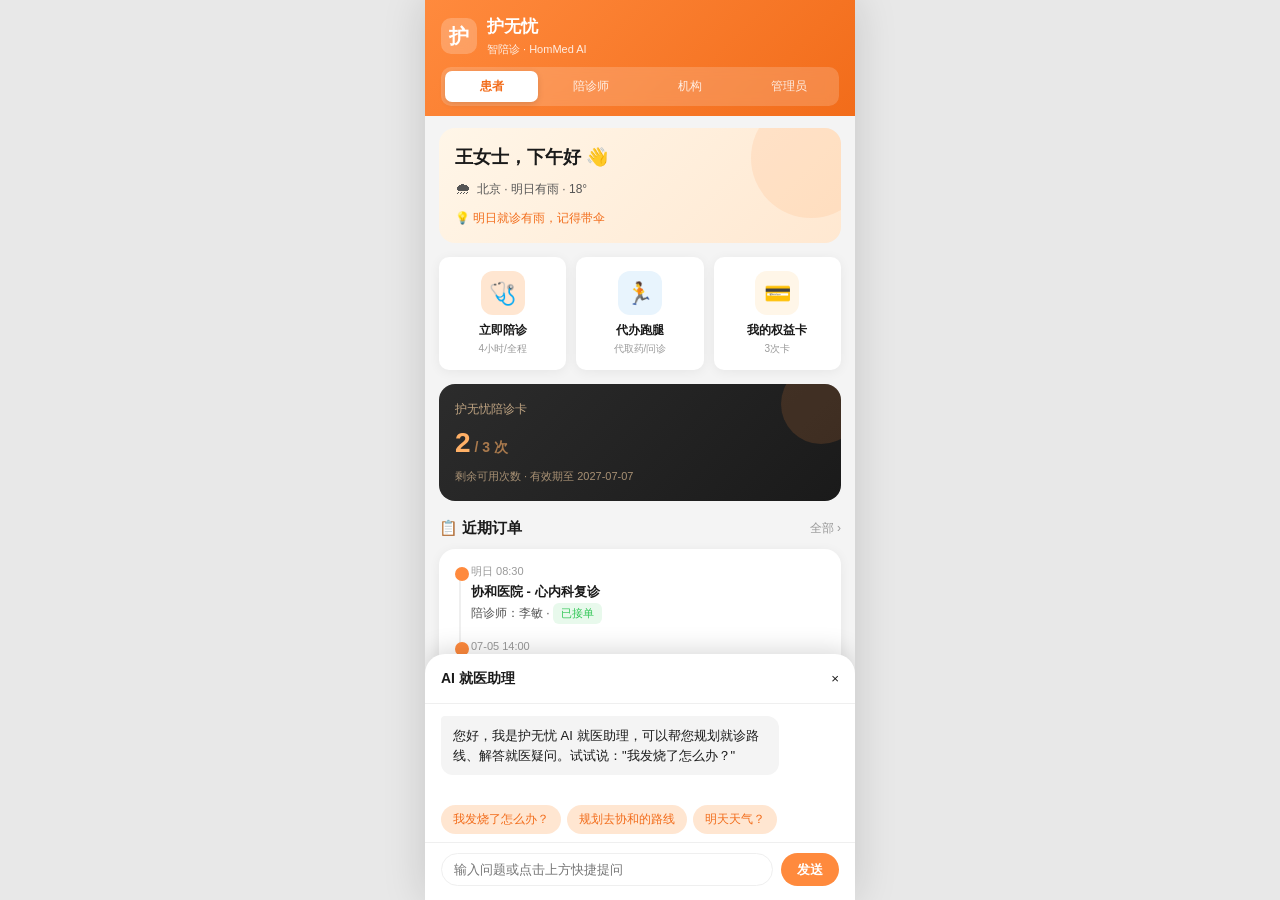
==== index.html @ 2d26fd29 "护无忧·智陪诊全链路平台 V2.0 上线 4端闭环：患者端/陪诊师端/机构端/管理员端 AI原生：AI就医助理、智能派单、情绪识别、话术提醒、质控大脑、模型监控 手机优先设计，暖橙+蓝双色调" ====
<!DOCTYPE html>
<html lang="zh-CN">
<head>
<meta charset="UTF-8" />
<meta name="viewport" content="width=device-width, initial-scale=1.0, maximum-scale=1.0, user-scalable=no" />
<meta name="theme-color" content="#FF8A3D" />
<title>护无忧·智陪诊全链路平台</title>
<link rel="stylesheet" href="css/style.css" />
</head>
<body>
<!-- 手机外壳（PC端居中显示手机框，移动端全屏） -->
<div id="phone-frame">
  <div id="app">
    <!-- 顶部角色切换条 -->
    <header class="role-bar">
      <div class="role-brand">
        <span class="brand-logo">护</span>
        <div class="brand-text">
          <div class="brand-name">护无忧</div>
          <div class="brand-sub">智陪诊 · HomMed AI</div>
        </div>
      </div>
      <div class="role-switcher" id="roleSwitcher">
        <button class="role-btn active" data-role="patient">患者</button>
        <button class="role-btn" data-role="escort">陪诊师</button>
        <button class="role-btn" data-role="agency">机构</button>
        <button class="role-btn" data-role="admin">管理员</button>
      </div>
    </header>

    <!-- 主内容区 -->
    <main id="screen" class="screen"></main>

    <!-- 底部导航 -->
    <nav class="tabbar" id="tabbar"></nav>

    <!-- AI 悬浮球（仅患者端显示） -->
    <div class="ai-float" id="aiFloat" hidden>
      <div class="ai-float-ball">AI</div>
    </div>
    <!-- AI 助手面板 -->
    <div class="ai-panel" id="aiPanel" hidden>
      <div class="ai-panel-head">
        <span>AI 就医助理</span>
        <button class="ai-close" id="aiClose">×</button>
      </div>
      <div class="ai-panel-body">
        <div class="ai-msg ai-bot">您好，我是护无忧 AI 就医助理，可以帮您规划就诊路线、解答就医疑问。试试说："我发烧了怎么办？"</div>
      </div>
      <div class="ai-quick">
        <button data-q="我发烧了怎么办？">我发烧了怎么办？</button>
        <button data-q="帮我规划明天去协和的路线">规划去协和的路线</button>
        <button data-q="明天天气怎么样？">明天天气？</button>
      </div>
      <div class="ai-input">
        <input type="text" id="aiInput" placeholder="输入问题或点击上方快捷提问" />
        <button id="aiSend">发送</button>
      </div>
    </div>
  </div>
</div>

<script src="js/data.js"></script>
<script src="js/app.js"></script>
<script src="js/patient.js"></script>
<script src="js/escort.js"></script>
<script src="js/agency.js"></script>
<script src="js/admin.js"></script>
</body>
</html>
---- css/style.css ----
/* ========== 设计变量 ========== */
:root {
  --primary: #FF8A3D;          /* 暖橙 - 温情 */
  --primary-dark: #F26C1A;
  --primary-light: #FFE6D1;
  --secondary: #4A90E2;        /* 蓝 - 专业 */
  --secondary-light: #EDF4FE;
  --warm-bg: #FEF3E1;          /* 暖色卡片底 */
  --warm-bg2: #FFFBF2;
  --bg: #F4F4F4;
  --card: #FFFFFF;
  --text: #1A1A1A;
  --text-2: #555555;
  --text-3: #999999;
  --line: #EFEFEF;
  --success: #34C759;
  --warning: #FF9F0A;
  --danger: #FF3B30;
  --radius: 16px;
  --radius-sm: 10px;
  --shadow: 0 2px 12px rgba(0,0,0,0.06);
  --shadow-lg: 0 6px 24px rgba(0,0,0,0.10);
  --tabbar-h: 56px;
  --rolebar-h: 92px;
}

/* ========== Reset ========== */
* { margin:0; padding:0; box-sizing:border-box; -webkit-tap-highlight-color:transparent; }
html, body { height:100%; }
body {
  font-family: -apple-system, BlinkMacSystemFont, "PingFang SC", "Helvetica Neue", "Microsoft YaHei", sans-serif;
  background: #E8E8E8;
  color: var(--text);
  font-size: 14px;
  line-height: 1.5;
  display:flex; align-items:center; justify-content:center;
  min-height: 100vh;
}
button { font-family: inherit; cursor: pointer; border:none; background:none; color:inherit; }
input { font-family: inherit; }
img { display:block; max-width:100%; }
ul, li { list-style:none; }

/* ========== 手机外壳（PC端居中显示手机框） ========== */
#phone-frame {
  width: 100%;
  max-width: 430px;
  height: 100vh;
  max-height: 920px;
  background: #fff;
  position: relative;
  box-shadow: 0 0 40px rgba(0,0,0,0.15);
  overflow: hidden;
}
@media (max-width: 480px) {
  body { background: #fff; }
  #phone-frame { max-width: 100%; max-height: 100vh; box-shadow: none; }
}
#app {
  width:100%; height:100%;
  display:flex; flex-direction:column;
  background: var(--bg);
  position: relative;
}

/* ========== 顶部角色切换栏 ========== */
.role-bar {
  background: linear-gradient(135deg, var(--primary) 0%, var(--primary-dark) 100%);
  color: #fff;
  padding: 14px 16px 10px;
  flex-shrink: 0;
  position: relative;
  z-index: 10;
}
.role-brand {
  display:flex; align-items:center; gap:10px; margin-bottom: 10px;
}
.brand-logo {
  width: 36px; height:36px; border-radius: 10px;
  background: rgba(255,255,255,0.22);
  display:flex; align-items:center; justify-content:center;
  font-size: 20px; font-weight: 700; color:#fff;
  backdrop-filter: blur(6px);
}
.brand-name { font-size: 17px; font-weight: 700; }
.brand-sub { font-size: 11px; opacity: 0.85; margin-top: 1px; }

.role-switcher {
  display:flex; gap:6px;
  background: rgba(255,255,255,0.18);
  padding: 4px; border-radius: 10px;
  backdrop-filter: blur(6px);
}
.role-btn {
  flex:1; padding: 7px 0;
  border-radius: 7px;
  color: rgba(255,255,255,0.85);
  font-size: 12px; font-weight: 500;
  transition: all .2s;
}
.role-btn.active {
  background: #fff; color: var(--primary-dark);
  font-weight: 700;
  box-shadow: 0 2px 6px rgba(0,0,0,0.12);
}

/* ========== 主屏 ========== */
.screen {
  flex:1; overflow-y: auto; -webkit-overflow-scrolling: touch;
  padding: 12px 14px calc(var(--tabbar-h) + 14px);
  position: relative;
}
.screen::-webkit-scrollbar { width: 0; }

/* ========== 底部 Tab ========== */
.tabbar {
  position: absolute; left:0; right:0; bottom:0;
  height: var(--tabbar-h);
  background: rgba(255,255,255,0.96);
  backdrop-filter: blur(10px);
  border-top: 1px solid var(--line);
  display:flex;
  z-index: 20;
}
.tabbar button {
  flex:1; display:flex; flex-direction:column; align-items:center; justify-content:center;
  gap: 2px; color: var(--text-3); font-size: 10px;
  padding: 6px 0;
}
.tabbar button .tab-icon { font-size: 20px; line-height: 1; }
.tabbar button.active { color: var(--primary); }
.tabbar button.active .tab-icon { transform: translateY(-1px); }

/* ========== 通用组件 ========== */
.section-title {
  display:flex; align-items:center; justify-content:space-between;
  margin: 16px 0 10px;
}
.section-title h3 { font-size: 15px; font-weight: 700; }
.section-title .more { font-size: 12px; color: var(--text-3); }

.card {
  background: var(--card);
  border-radius: var(--radius);
  padding: 14px;
  box-shadow: var(--shadow);
  margin-bottom: 12px;
}
.card-warm { background: var(--warm-bg); }
.card-blue { background: var(--secondary-light); }

.btn {
  display:inline-flex; align-items:center; justify-content:center; gap:6px;
  padding: 10px 18px;
  border-radius: 24px;
  font-size: 14px; font-weight: 600;
  background: var(--primary); color:#fff;
  transition: transform .15s, box-shadow .15s;
  width: 100%;
}
.btn:active { transform: scale(0.97); }
.btn-block { display:flex; width:100%; }
.btn-sm { padding: 6px 12px; font-size: 12px; width:auto; }
.btn-outline { background: transparent; border:1px solid var(--primary); color: var(--primary); }
.btn-ghost { background: var(--primary-light); color: var(--primary-dark); }
.btn-blue { background: var(--secondary); }
.btn-danger { background: var(--danger); }

.tag {
  display:inline-block; padding: 2px 8px;
  border-radius: 6px; font-size: 11px; font-weight: 500;
}
.tag-orange { background: var(--primary-light); color: var(--primary-dark); }
.tag-blue { background: var(--secondary-light); color: var(--secondary); }
.tag-green { background: #E8F9EC; color: var(--success); }
.tag-red { background: #FFE6E4; color: var(--danger); }
.tag-gray { background: #F0F0F0; color: var(--text-3); }

/* ========== 患者端 - 首页 ========== */
.hero-card {
  background: linear-gradient(135deg, #FFF6E8 0%, #FFE8D1 100%);
  border-radius: var(--radius);
  padding: 16px;
  margin-bottom: 14px;
  position: relative;
  overflow: hidden;
}
.hero-card::after {
  content:''; position:absolute; right:-30px; top:-30px;
  width:120px; height:120px; border-radius:50%;
  background: rgba(255,138,61,0.12);
}
.hero-greet { font-size: 18px; font-weight: 700; color: var(--text); }
.hero-weather {
  display:flex; align-items:center; gap:6px;
  font-size: 12px; color: var(--text-2); margin-top: 6px;
}
.hero-weather .weather-icon { font-size: 16px; }

.service-grid {
  display:grid; grid-template-columns: repeat(3, 1fr); gap: 10px;
  margin-bottom: 14px;
}
.service-item {
  background: #fff;
  border-radius: var(--radius-sm);
  padding: 14px 6px;
  text-align:center;
  box-shadow: var(--shadow);
}
.service-item .s-icon {
  width: 44px; height:44px; margin: 0 auto 6px;
  border-radius: 12px;
  display:flex; align-items:center; justify-content:center;
  font-size: 22px;
}
.service-item .s-name { font-size: 12px; font-weight: 600; }
.service-item .s-sub { font-size: 10px; color: var(--text-3); margin-top:2px; }

.equity-card {
  background: linear-gradient(135deg, #2C2C2C 0%, #1A1A1A 100%);
  color: #FFD8A8;
  border-radius: var(--radius);
  padding: 16px;
  margin-bottom: 14px;
  position: relative;
  overflow: hidden;
}
.equity-card::before {
  content:''; position:absolute; right:-20px; top:-20px;
  width:80px; height:80px; border-radius:50%;
  background: rgba(255,138,61,0.15);
}
.equity-card .eq-title { font-size: 12px; opacity:0.7; }
.equity-card .eq-num { font-size: 28px; font-weight: 800; color: #FFB066; margin: 4px 0; }
.equity-card .eq-desc { font-size: 11px; opacity:0.6; }

/* 订单时间轴 */
.timeline {
  position: relative;
  padding-left: 18px;
}
.timeline::before {
  content:''; position:absolute; left:6px; top:6px; bottom:6px;
  width: 2px; background: var(--line);
}
.tl-item {
  position: relative;
  padding: 0 0 14px;
}
.tl-item:last-child { padding-bottom:0; }
.tl-item::before {
  content:''; position:absolute; left:-16px; top:4px;
  width: 10px; height:10px; border-radius:50%;
  background: #fff; border: 2px solid var(--primary);
}
.tl-item.done::before { background: var(--primary); }
.tl-item .tl-time { font-size: 11px; color: var(--text-3); }
.tl-item .tl-title { font-size: 13px; font-weight: 600; margin: 2px 0; }
.tl-item .tl-desc { font-size: 12px; color: var(--text-2); }

.slogan-bar {
  text-align:center; font-size: 12px;
  color: var(--text-3); padding: 10px 0 4px;
  letter-spacing: 1px;
}

/* ========== 患者端 - 陪诊中 ========== */
.map-box {
  background: linear-gradient(135deg, #E8F4FD 0%, #D4E9FB 100%);
  border-radius: var(--radius);
  height: 180px;
  position: relative;
  overflow: hidden;
  margin-bottom: 12px;
}
.map-box .map-grid {
  position:absolute; inset:0;
  background-image:
    linear-gradient(rgba(74,144,226,0.1) 1px, transparent 1px),
    linear-gradient(90deg, rgba(74,144,226,0.1) 1px, transparent 1px);
  background-size: 24px 24px;
}
.map-box .map-route {
  position:absolute; left:20%; top:30%;
  width: 60%; height: 2px;
  background: var(--primary);
  transform: rotate(25deg);
  box-shadow: 0 0 8px var(--primary);
}
.map-box .map-route::before, .map-box .map-route::after {
  content:''; position:absolute; width:10px; height:10px; border-radius:50%;
}
.map-box .map-route::before { left:-5px; top:-4px; background: var(--success); }
.map-box .map-route::after { right:-5px; top:-4px; background: var(--primary); }
.map-box .escort-pin {
  position:absolute; left:60%; top:42%;
  width: 36px; height:36px;
  background: var(--primary);
  border: 3px solid #fff;
  border-radius:50%;
  display:flex; align-items:center; justify-content:center;
  color:#fff; font-size: 14px; font-weight:700;
  box-shadow: 0 4px 12px rgba(255,138,61,0.4);
  animation: pulse 2s infinite;
}
@keyframes pulse {
  0%,100% { transform: scale(1); }
  50% { transform: scale(1.08); }
}
.map-box .hospital-label {
  position:absolute; right:14px; top:14px;
  background:#fff; padding: 4px 10px;
  border-radius: 6px; font-size: 11px; font-weight:600;
  box-shadow: var(--shadow);
}

.progress-board .pb-row {
  display:flex; justify-content:space-between; align-items:center;
  padding: 8px 0;
  border-bottom: 1px solid var(--line);
}
.progress-board .pb-row:last-child { border:none; }
.progress-board .pb-label { font-size: 13px; color: var(--text-2); }
.progress-board .pb-value { font-size: 14px; font-weight: 700; color: var(--primary-dark); }

.step-bar {
  display:flex; gap: 4px; margin: 10px 0;
}
.step-bar .step {
  flex:1; height: 6px; border-radius: 3px;
  background: var(--line);
}
.step-bar .step.active { background: var(--primary); }
.step-bar .step.done { background: var(--success); }

.action-grid {
  display:grid; grid-template-columns: repeat(2,1fr); gap:10px;
  margin: 12px 0;
}
.action-grid .ag-item {
  background:#fff; border-radius: var(--radius-sm);
  padding: 14px 10px; text-align:center;
  box-shadow: var(--shadow);
}
.action-grid .ag-icon { font-size: 24px; margin-bottom: 4px; }
.action-grid .ag-name { font-size: 12px; font-weight: 600; }

.sos-btn {
  width: 100%; padding: 14px;
  background: var(--danger); color:#fff;
  border-radius: var(--radius);
  font-size: 16px; font-weight: 700;
  letter-spacing: 2px;
  box-shadow: 0 4px 16px rgba(255,59,48,0.3);
}
.sos-btn:active { transform: scale(0.97); }

/* ========== 患者端 - 评价 ========== */
.report-timeline {
  position: relative;
  padding-left: 24px;
}
.report-timeline::before {
  content:''; position:absolute; left:9px; top:8px; bottom:8px;
  width: 2px; background: var(--primary-light);
}
.rt-item {
  position: relative; padding: 0 0 12px;
}
.rt-item:last-child { padding-bottom:0; }
.rt-item::before {
  content:''; position:absolute; left:-20px; top:4px;
  width: 12px; height:12px; border-radius:50%;
  background: var(--primary); border: 2px solid #fff;
  box-shadow: 0 0 0 2px var(--primary-light);
}
.rt-item .rt-step { font-size: 13px; font-weight: 600; }
.rt-item .rt-time { font-size: 11px; color: var(--text-3); }
.rt-item .rt-dur { font-size: 11px; color: var(--primary); margin-top: 2px; }

.rate-row {
  display:flex; align-items:center; justify-content:space-between;
  padding: 10px 0;
  border-bottom: 1px solid var(--line);
}
.rate-row:last-child { border:none; }
.rate-row .r-label { font-size: 14px; font-weight: 500; }
.rate-row .r-stars { display:flex; gap: 4px; }
.rate-row .r-stars .star {
  font-size: 22px; color: #DDD;
  transition: color .15s;
}
.rate-row .r-stars .star.on { color: var(--primary); }

.tip-btns {
  display:grid; grid-template-columns: repeat(4,1fr); gap:8px;
  margin: 10px 0;
}
.tip-btns button {
  padding: 8px 0;
  border: 1px solid var(--primary);
  border-radius: 8px;
  color: var(--primary-dark);
  font-size: 12px; font-weight:600;
  background: #fff;
}
.tip-btns button:active, .tip-btns button.sel {
  background: var(--primary); color:#fff;
}

/* ========== 陪诊师端 - 工作台 ========== */
.income-card {
  background: linear-gradient(135deg, var(--primary) 0%, var(--primary-dark) 100%);
  color: #fff;
  border-radius: var(--radius);
  padding: 16px;
  margin-bottom: 14px;
  position: relative;
  overflow: hidden;
}
.income-card::after {
  content:'★'; position:absolute; right:14px; top:14px;
  font-size: 50px; opacity:0.12;
}
.income-card .ic-label { font-size: 12px; opacity:0.85; }
.income-card .ic-num { font-size: 28px; font-weight: 800; margin: 4px 0; }
.income-card .ic-row { display:flex; gap:14px; font-size: 12px; opacity:0.9; margin-top: 6px; }

.order-pool-item {
  background: #fff;
  border-radius: var(--radius);
  padding: 14px;
  margin-bottom: 10px;
  box-shadow: var(--shadow);
  position: relative;
}
.order-pool-item .op-head {
  display:flex; justify-content:space-between; align-items:center;
  margin-bottom: 8px;
}
.order-pool-item .op-patient { font-size: 14px; font-weight: 700; }
.order-pool-item .op-match {
  background: linear-gradient(135deg, var(--secondary) 0%, #6BA8F0 100%);
  color:#fff; font-size: 11px; font-weight: 700;
  padding: 3px 8px; border-radius: 6px;
}
.order-pool-item .op-info {
  font-size: 12px; color: var(--text-2);
  display:flex; flex-wrap: wrap; gap: 6px 12px;
  margin: 6px 0;
}
.order-pool-item .op-info span { display:flex; align-items:center; gap:3px; }
.order-pool-item .op-tags { display:flex; gap: 4px; margin: 6px 0; flex-wrap:wrap; }
.order-pool-item .op-actions {
  display:flex; gap:8px; margin-top: 10px;
}
.order-pool-item .op-actions button { flex:1; }

/* ========== 陪诊师端 - 陪诊中 ========== */
.path-map {
  background: linear-gradient(135deg, #E0F2E9 0%, #C8ECD6 100%);
  border-radius: var(--radius);
  height: 160px;
  position: relative;
  overflow: hidden;
  margin-bottom: 12px;
}
.path-map .pm-grid {
  position:absolute; inset:0;
  background-image:
    linear-gradient(rgba(52,199,89,0.1) 1px, transparent 1px),
    linear-gradient(90deg, rgba(52,199,89,0.1) 1px, transparent 1px);
  background-size: 20px 20px;
}
.path-map .pm-path {
  position:absolute; left:20%; top:20%;
  width: 50%; height: 60%;
  border: 2px dashed var(--success);
  border-radius: 6px;
}
.path-map .pm-spot {
  position:absolute; width:10px; height:10px; border-radius:50%;
  background: var(--success); border: 2px solid #fff;
  box-shadow: 0 2px 6px rgba(0,0,0,0.15);
}
.path-map .pm-label {
  position:absolute; background:#fff; padding:3px 8px;
  border-radius: 6px; font-size: 10px; font-weight: 600;
  box-shadow: var(--shadow); white-space: nowrap;
}

.ai-tip {
  background: linear-gradient(135deg, #FFF6E8 0%, #FFE8D1 100%);
  border-radius: var(--radius);
  padding: 12px 14px;
  margin-bottom: 12px;
  display:flex; gap:10px; align-items:flex-start;
}
.ai-tip .ai-icon {
  width: 28px; height:28px; flex-shrink:0;
  border-radius: 8px; background: var(--primary);
  color:#fff; display:flex; align-items:center; justify-content:center;
  font-size: 12px; font-weight: 700;
}
.ai-tip .ai-content { flex:1; }
.ai-tip .ai-title { font-size: 12px; color: var(--primary-dark); font-weight:700; margin-bottom: 4px; }
.ai-tip .ai-text { font-size: 13px; color: var(--text); }

.checklist .cl-item {
  display:flex; align-items:center; gap:10px;
  padding: 10px 0;
  border-bottom: 1px solid var(--line);
}
.checklist .cl-item:last-child { border:none; }
.checklist .cl-check {
  width: 22px; height:22px; border-radius: 6px;
  border: 2px solid var(--line);
  display:flex; align-items:center; justify-content:center;
  color: transparent; font-size: 14px;
  transition: all .15s;
}
.checklist .cl-item.done .cl-check {
  background: var(--success); border-color: var(--success); color: #fff;
}
.checklist .cl-name { font-size: 14px; flex:1; }
.checklist .cl-item.done .cl-name { color: var(--text-3); text-decoration: line-through; }
.checklist .cl-cam { font-size: 18px; color: var(--secondary); }

/* ========== 陪诊师端 - 成长墙 ========== */
.radar-box {
  text-align:center; padding: 10px 0;
}
.radar-box svg { max-width: 240px; }
.radar-box .rb-score {
  font-size: 28px; font-weight: 800; color: var(--primary-dark);
}
.radar-box .rb-label { font-size: 12px; color: var(--text-3); }

.touch-wall .tw-item {
  background: var(--warm-bg);
  border-radius: var(--radius);
  padding: 12px;
  margin-bottom: 10px;
  position: relative;
}
.touch-wall .tw-quote {
  font-size: 13px; color: var(--text);
  font-style: italic;
}
.touch-wall .tw-from {
  font-size: 11px; color: var(--text-3); margin-top: 6px;
}

.learn-item {
  display:flex; gap:10px; align-items:center;
  padding: 10px;
  background: #fff;
  border-radius: var(--radius-sm);
  margin-bottom: 8px;
  box-shadow: var(--shadow);
}
.learn-item .li-thumb {
  width: 56px; height:40px; border-radius: 6px;
  background: linear-gradient(135deg, var(--secondary) 0%, #6BA8F0 100%);
  display:flex; align-items:center; justify-content:center;
  color:#fff; font-size: 20px; flex-shrink:0;
}
.learn-item .li-title { font-size: 13px; font-weight: 600; }
.learn-item .li-meta { font-size: 11px; color: var(--text-3); margin-top:2px; }

/* ========== 机构端 - 驾驶舱 ========== */
.kpi-grid {
  display:grid; grid-template-columns: repeat(2,1fr); gap:10px;
  margin-bottom: 14px;
}
.kpi-card {
  background:#fff; border-radius: var(--radius);
  padding: 14px;
  box-shadow: var(--shadow);
  position: relative;
  overflow:hidden;
}
.kpi-card .kp-icon {
  position:absolute; right:10px; top:10px;
  font-size: 30px; opacity:0.12;
}
.kpi-card .kp-label { font-size: 12px; color: var(--text-3); }
.kpi-card .kp-num { font-size: 22px; font-weight: 800; margin: 4px 0; }
.kpi-card .kp-trend { font-size: 11px; }
.kpi-card .kp-trend.up { color: var(--success); }
.kpi-card .kp-trend.down { color: var(--danger); }
.kpi-card.warm { background: var(--warm-bg); }
.kpi-card.blue { background: var(--secondary-light); }

.risk-item {
  display:flex; align-items:center; gap:10px;
  padding: 10px;
  background: #fff;
  border-radius: var(--radius-sm);
  margin-bottom: 8px;
  border-left: 3px solid var(--danger);
  box-shadow: var(--shadow);
}
.risk-item.warn { border-left-color: var(--warning); }
.risk-item .ri-icon { font-size: 18px; }
.risk-item .ri-content { flex:1; }
.risk-item .ri-title { font-size: 13px; font-weight: 600; }
.risk-item .ri-desc { font-size: 11px; color: var(--text-3); margin-top:2px; }
.risk-item .ri-time { font-size: 10px; color: var(--text-3); }

.profile-row {
  display:flex; align-items:center; gap:10px;
  padding: 10px 0;
  border-bottom: 1px solid var(--line);
}
.profile-row:last-child { border:none; }
.profile-row .pr-avatar {
  width: 40px; height:40px; border-radius:50%;
  background: linear-gradient(135deg, var(--primary) 0%, var(--primary-dark) 100%);
  color:#fff; display:flex; align-items:center; justify-content:center;
  font-weight: 700; font-size: 14px;
}
.profile-row .pr-info { flex:1; }
.profile-row .pr-name { font-size: 13px; font-weight: 600; }
.profile-row .pr-meta { font-size: 11px; color: var(--text-3); margin-top:2px; }
.profile-row .pr-score {
  font-size: 16px; font-weight: 800; color: var(--primary-dark);
}

/* ========== 管理员端 ========== */
.config-row {
  display:flex; justify-content:space-between; align-items:center;
  padding: 12px 0;
  border-bottom: 1px solid var(--line);
}
.config-row:last-child { border:none; }
.config-row .cr-label { font-size: 13px; }
.config-row .cr-value { font-size: 13px; color: var(--primary-dark); font-weight:600; }
.config-row .cr-input {
  width: 80px; text-align:right;
  border: 1px solid var(--line);
  border-radius: 6px; padding: 4px 8px;
  font-size: 13px;
}

.model-stat {
  display:flex; align-items:center; gap: 12px;
  padding: 10px 0;
  border-bottom: 1px solid var(--line);
}
.model-stat:last-child { border:none; }
.model-stat .ms-name { flex:1; font-size: 13px; }
.model-stat .ms-bar {
  width: 80px; height: 6px; border-radius:3px;
  background: var(--line); overflow:hidden;
}
.model-stat .ms-bar-fill {
  height: 100%; background: var(--success);
  border-radius:3px;
}
.model-stat .ms-val { font-size: 12px; font-weight: 700; color: var(--success); width: 40px; text-align:right; }

.log-item {
  font-size: 12px; padding: 8px 0;
  border-bottom: 1px solid var(--line);
  display:flex; gap:8px;
}
.log-item:last-child { border:none; }
.log-item .lg-time { color: var(--text-3); width: 70px; flex-shrink:0; }
.log-item .lg-level {
  font-size: 10px; padding: 1px 5px; border-radius: 3px;
  height: 16px; line-height: 14px;
}
.log-item .lg-level.warn { background: #FFE6CC; color: var(--warning); }
.log-item .lg-level.err { background: #FFE6E4; color: var(--danger); }
.log-item .lg-level.info { background: var(--secondary-light); color: var(--secondary); }
.log-item .lg-text { flex:1; color: var(--text-2); }

/* ========== AI 悬浮球 & 面板 ========== */
.ai-float {
  position:absolute; right: 14px; bottom: calc(var(--tabbar-h) + 14px);
  z-index: 30;
}
.ai-float-ball {
  width: 52px; height:52px; border-radius:50%;
  background: linear-gradient(135deg, var(--primary) 0%, var(--primary-dark) 100%);
  color:#fff; display:flex; align-items:center; justify-content:center;
  font-size: 14px; font-weight: 700;
  box-shadow: 0 6px 20px rgba(255,138,61,0.4);
  animation: pulse 2.5s infinite;
}
.ai-panel {
  position:absolute; left:0; right:0; bottom:0;
  background:#fff;
  border-radius: 20px 20px 0 0;
  box-shadow: 0 -4px 24px rgba(0,0,0,0.15);
  z-index: 40;
  display:flex; flex-direction:column;
  max-height: 80%;
  animation: slideUp .25s ease;
}
@keyframes slideUp {
  from { transform: translateY(100%); }
  to { transform: translateY(0); }
}
.ai-panel-head {
  padding: 14px 16px;
  border-bottom: 1px solid var(--line);
  display:flex; justify-content:space-between; align-items:center;
  font-size: 14px; font-weight: 700;
}
.ai-panel-body {
  flex:1; overflow-y:auto; padding: 12px 16px;
}
.ai-msg {
  max-width: 85%;
  padding: 10px 12px;
  border-radius: 12px;
  font-size: 13px;
  margin-bottom: 10px;
  line-height: 1.5;
}
.ai-msg.ai-bot {
  background: var(--bg);
  border-top-left-radius: 4px;
}
.ai-msg.ai-user {
  background: var(--primary);
  color:#fff;
  margin-left:auto;
  border-top-right-radius: 4px;
}
.ai-quick {
  display:flex; gap:6px; padding: 8px 16px;
  overflow-x:auto; flex-wrap: nowrap;
}
.ai-quick button {
  flex-shrink:0;
  padding: 6px 12px;
  border-radius: 16px;
  background: var(--primary-light);
  color: var(--primary-dark);
  font-size: 12px;
}
.ai-input {
  display:flex; gap:8px; padding: 10px 16px 14px;
  border-top: 1px solid var(--line);
}
.ai-input input {
  flex:1; padding: 8px 12px;
  border: 1px solid var(--line);
  border-radius: 20px; font-size: 13px;
}
.ai-input button {
  padding: 0 16px;
  background: var(--primary); color:#fff;
  border-radius: 20px; font-size: 13px; font-weight:600;
}

/* ========== 通用动画 ========== */
.fade-in { animation: fadeIn .3s ease; }
@keyframes fadeIn {
  from { opacity:0; transform: translateY(6px); }
  to { opacity:1; transform: translateY(0); }
}

/* 空状态 */
.empty {
  text-align:center; padding: 40px 20px;
  color: var(--text-3); font-size: 13px;
}
.empty .em-icon { font-size: 40px; margin-bottom: 10px; opacity:0.5; }

/* 列表头 */
.list-head {
  display:flex; justify-content:space-between; align-items:center;
  margin: 14px 0 8px;
}
.list-head h3 { font-size: 15px; font-weight: 700; }
.list-head .more { font-size: 12px; color: var(--text-3); }
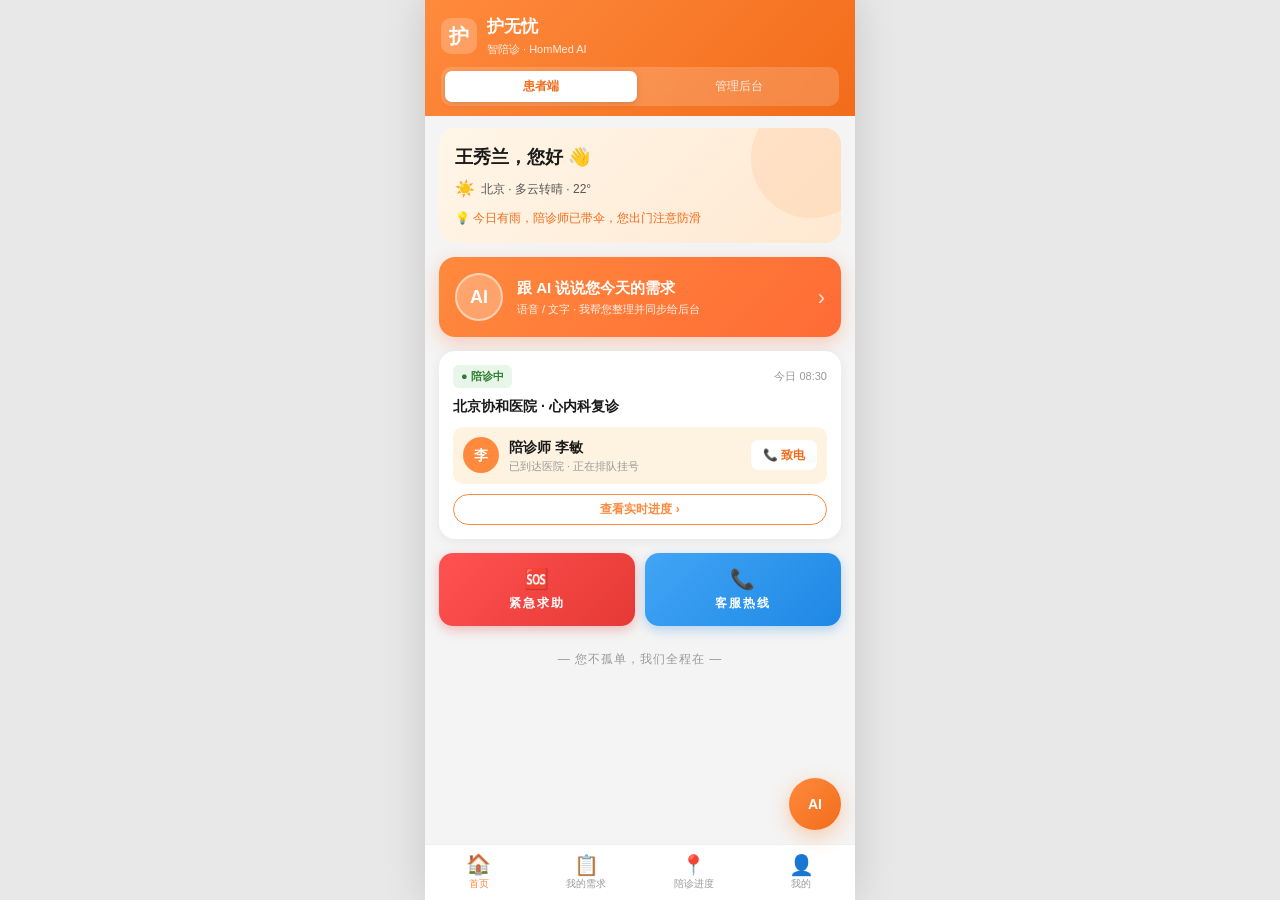
==== commit 72da2a74: "重构: 双端架构 - 患者端轻量 + 管理后台重 按牛老师孟老师反馈重构： - 删除 4端并重型（陪诊师端/机构端/管理员端合并为统一后台） - 患者端（手机优先）: AI陪伴入口 + 基本信息/病史" ====
--- a/index.html
+++ b/index.html
@@ -11,7 +11,7 @@
 <!-- 手机外壳（PC端居中显示手机框，移动端全屏） -->
 <div id="phone-frame">
   <div id="app">
-    <!-- 顶部角色切换条 -->
+    <!-- 顶部双端切换条 -->
     <header class="role-bar">
       <div class="role-brand">
         <span class="brand-logo">护</span>
@@ -21,10 +21,8 @@
         </div>
       </div>
       <div class="role-switcher" id="roleSwitcher">
-        <button class="role-btn active" data-role="patient">患者</button>
-        <button class="role-btn" data-role="escort">陪诊师</button>
-        <button class="role-btn" data-role="agency">机构</button>
-        <button class="role-btn" data-role="admin">管理员</button>
+        <button class="role-btn active" data-role="patient">患者端</button>
+        <button class="role-btn" data-role="admin">管理后台</button>
       </div>
     </header>
 
@@ -41,19 +39,19 @@
     <!-- AI 助手面板 -->
     <div class="ai-panel" id="aiPanel" hidden>
       <div class="ai-panel-head">
-        <span>AI 就医助理</span>
+        <span>AI 陪伴助理</span>
         <button class="ai-close" id="aiClose">×</button>
       </div>
       <div class="ai-panel-body">
-        <div class="ai-msg ai-bot">您好，我是护无忧 AI 就医助理，可以帮您规划就诊路线、解答就医疑问。试试说："我发烧了怎么办？"</div>
+        <div class="ai-msg ai-bot">您好，我是护无忧 AI 陪伴助理。我不会让您填一堆表单——您可以直接告诉我："我想约下周二去协和看心内科"，我会帮您整理好需求并同步给后台。</div>
       </div>
       <div class="ai-quick">
-        <button data-q="我发烧了怎么办？">我发烧了怎么办？</button>
-        <button data-q="帮我规划明天去协和的路线">规划去协和的路线</button>
-        <button data-q="明天天气怎么样？">明天天气？</button>
+        <button data-q="我想约下周二去协和看心内科">约下周二去协和看心内科</button>
+        <button data-q="我爸65岁高血压想找陪诊">帮我爸找陪诊</button>
+        <button data-q="今天陪诊师什么时候到？">今天陪诊师什么时候到？</button>
       </div>
       <div class="ai-input">
-        <input type="text" id="aiInput" placeholder="输入问题或点击上方快捷提问" />
+        <input type="text" id="aiInput" placeholder="说话或打字，我来帮您整理需求" />
         <button id="aiSend">发送</button>
       </div>
     </div>
@@ -63,8 +61,6 @@
 <script src="js/data.js"></script>
 <script src="js/app.js"></script>
 <script src="js/patient.js"></script>
-<script src="js/escort.js"></script>
-<script src="js/agency.js"></script>
 <script src="js/admin.js"></script>
 </body>
 </html>
--- a/css/style.css
+++ b/css/style.css
@@ -1,3 +1,6 @@
+/* 强制 hidden 属性生效（防止 display 规则覆盖） */
+[hidden] { display: none !important; }
+
 /* ========== 设计变量 ========== */
 :root {
   --primary: #FF8A3D;          /* 暖橙 - 温情 */
@@ -779,3 +782,293 @@
 }
 .list-head h3 { font-size: 15px; font-weight: 700; }
 .list-head .more { font-size: 12px; color: var(--text-3); }
+
+/* ========== 下单表单页 ========== */
+.order-page { padding-bottom: 80px; }
+.order-header {
+  display:flex; align-items:center; gap:10px; margin-bottom: 14px;
+}
+.order-header .oh-back {
+  width:32px; height:32px; border-radius:8px;
+  background:#fff; box-shadow: var(--shadow);
+  display:flex; align-items:center; justify-content:center;
+  font-size: 18px; color: var(--text-2);
+}
+.order-header h2 { font-size: 17px; }
+.form-group { margin-bottom: 16px; }
+.form-group .fg-label {
+  font-size: 13px; font-weight: 600; color: var(--text-2);
+  margin-bottom: 8px; display:flex; align-items:center; gap:4px;
+}
+.form-group .fg-label .required { color: var(--danger); }
+.fg-input {
+  width: 100%; padding: 12px 14px;
+  border: 1px solid var(--line); border-radius: 10px;
+  font-size: 14px; background: #fff; outline: none;
+  transition: border-color .15s;
+}
+.fg-input:focus { border-color: var(--primary); }
+textarea.fg-input { resize: none; height: 70px; }
+.fg-select {
+  width: 100%; padding: 12px 14px;
+  border: 1px solid var(--line); border-radius: 10px;
+  font-size: 14px; background: #fff; appearance: none;
+  background-image: url("data:image/svg+xml,%3Csvg xmlns='http://www.w3.org/2000/svg' width='12' height='12' viewBox='0 0 12 12'%3E%3Cpath fill='%23999' d='M6 8L2 4h8z'/%3E%3C/svg%3E");
+  background-repeat: no-repeat; background-position: right 14px center;
+}
+.fg-options { display:grid; grid-template-columns: repeat(2,1fr); gap: 8px; }
+.fg-option {
+  padding: 12px; border: 2px solid var(--line); border-radius: 10px;
+  background: #fff; text-align: center;
+}
+.fg-option .fo-name { font-size: 13px; font-weight: 600; }
+.fg-option .fo-price { font-size: 15px; font-weight: 800; color: var(--primary-dark); margin: 4px 0; }
+.fg-option .fo-sub { font-size: 11px; color: var(--text-3); }
+.fg-option.sel { border-color: var(--primary); background: var(--warm-bg); }
+.order-summary {
+  position: absolute; left: 0; right: 0; bottom: 0;
+  background: #fff; padding: 12px 14px calc(var(--tabbar-h) + 12px);
+  box-shadow: 0 -2px 12px rgba(0,0,0,0.08);
+  display: flex; align-items: center; gap: 12px;
+}
+.order-summary .os-price { flex: 1; }
+.order-summary .os-price .os-num { font-size: 22px; font-weight: 800; color: var(--primary-dark); }
+.order-summary .os-price .os-label { font-size: 11px; color: var(--text-3); }
+.order-summary .btn { width: auto; padding: 12px 28px; }
+
+/* 订单状态徽标 */
+.status-badge {
+  display:inline-flex; align-items:center; gap:4px;
+  padding: 3px 8px; border-radius: 6px; font-size: 11px; font-weight: 600;
+}
+.status-badge.pending { background: #FFF3E0; color: #E65100; }
+.status-badge.accepted { background: #E3F2FD; color: #1565C0; }
+.status-badge.serving { background: #E8F5E9; color: #2E7D32; }
+.status-badge.done { background: #F5F5F5; color: #666; }
+.status-badge.cancelled { background: #FFEBEE; color: #C62828; }
+
+/* ========== 患者端新增组件 ========== */
+/* AI 陪伴入口大卡 */
+.ai-entry {
+  display:flex; align-items:center; gap:14px;
+  background: linear-gradient(135deg, #FF8A3D 0%, #FF6B35 100%);
+  border-radius: 16px; padding: 16px; margin-bottom: 14px;
+  color:#fff; box-shadow: 0 6px 18px rgba(255,107,53,0.3);
+  cursor:pointer; transition: transform .15s;
+}
+.ai-entry:active { transform: scale(0.98); }
+.ai-entry-icon .ai-orb {
+  width:48px; height:48px; border-radius:50%;
+  background: rgba(255,255,255,0.25);
+  display:flex; align-items:center; justify-content:center;
+  font-weight:800; font-size:18px;
+  border: 2px solid rgba(255,255,255,0.5);
+  animation: pulse 2s infinite;
+}
+@keyframes pulse {
+  0%,100% { box-shadow: 0 0 0 0 rgba(255,255,255,0.4); }
+  50% { box-shadow: 0 0 0 8px rgba(255,255,255,0); }
+}
+.ai-entry-text { flex:1; }
+.ai-entry-title { font-size:15px; font-weight:700; }
+.ai-entry-sub { font-size:11px; opacity:0.9; margin-top:2px; }
+.ai-entry-arrow { font-size:22px; opacity:0.8; }
+
+/* 今日状态卡 */
+.today-card {
+  background:#fff; border-radius:16px; padding:14px;
+  margin-bottom:14px; box-shadow: var(--shadow);
+}
+.today-card.today-empty { text-align:center; padding:24px 14px; }
+.tc-head { display:flex; justify-content:space-between; align-items:center; }
+.tc-badge { font-size:11px; font-weight:600; padding:3px 8px; border-radius:6px; }
+.tc-badge.serving { background:#E8F5E9; color:#2E7D32; }
+.tc-badge.accepted { background:#E3F2FD; color:#1565C0; }
+.tc-time { font-size:11px; color:var(--text-3); }
+.tc-title { font-size:14px; font-weight:700; margin:8px 0 10px; }
+.tc-escort {
+  display:flex; align-items:center; gap:10px;
+  padding:10px; background:var(--warm-bg); border-radius:10px;
+}
+.tc-avatar {
+  width:36px; height:36px; border-radius:50%;
+  background:var(--primary); color:#fff;
+  display:flex; align-items:center; justify-content:center;
+  font-weight:700; font-size:14px;
+}
+.tc-call {
+  margin-left:auto; text-decoration:none;
+  background:#fff; color:var(--primary-dark);
+  padding:6px 12px; border-radius:8px; font-size:12px; font-weight:600;
+}
+
+/* SOS 紧急按钮 */
+.sos-row { display:flex; gap:10px; margin-bottom:14px; }
+.sos-btn {
+  flex:1; display:flex; flex-direction:column; align-items:center; gap:4px;
+  padding:14px; border:none; border-radius:14px; cursor:pointer;
+  background: linear-gradient(135deg,#FF5252,#E53935); color:#fff;
+  box-shadow: 0 4px 12px rgba(229,57,53,0.3);
+}
+.sos-btn.sos-2 { background: linear-gradient(135deg,#42A5F5,#1E88E5); box-shadow: 0 4px 12px rgba(30,136,229,0.3); }
+.sos-icon { font-size:20px; }
+.sos-btn span:last-child { font-size:12px; font-weight:600; }
+
+/* 页面标题 */
+.page-head { margin-bottom:14px; }
+.page-head h2 { font-size:18px; font-weight:800; }
+.page-head > div { margin-top:4px; }
+
+/* 卡片标题 */
+.card-title {
+  font-size:14px; font-weight:700; margin-bottom:10px;
+  display:flex; align-items:center; gap:4px;
+}
+
+/* step 进度条 */
+.step-bar { display:flex; gap:6px; }
+.step-bar .step {
+  flex:1; height:5px; border-radius:3px; background:#EFEFEF;
+  transition: background .2s;
+}
+.step-bar .step.done { background: var(--primary); }
+.step-bar .step.active { background: var(--primary-dark); animation: blink 1.2s infinite; }
+@keyframes blink { 0%,100%{opacity:1;} 50%{opacity:0.5;} }
+
+/* ========== 后台新增组件 ========== */
+/* KPI 卡片网格 */
+.kpi-grid {
+  display:grid; grid-template-columns: repeat(3, 1fr); gap:10px;
+  margin-bottom:14px;
+}
+.kpi-card {
+  background:#fff; border-radius:12px; padding:14px 10px; text-align:center;
+  box-shadow: var(--shadow);
+}
+.kpi-num { font-size:22px; font-weight:800; color:var(--text-1); }
+.kpi-card.kpi-warn .kpi-num { color:#E65100; }
+.kpi-card.kpi-blue .kpi-num { color:#1565C0; }
+.kpi-card.kpi-green .kpi-num { color:#2E7D32; }
+.kpi-card.kpi-red .kpi-num { color:#C62828; }
+.kpi-label { font-size:11px; color:var(--text-3); margin-top:4px; }
+
+/* 需求行 */
+.need-row {
+  display:flex; align-items:flex-start; gap:10px;
+  background:#fff; border-radius:12px; padding:12px;
+  margin-bottom:10px; box-shadow: var(--shadow);
+  cursor:pointer; transition: transform .1s;
+}
+.need-row:active { transform: scale(0.99); }
+.nr-main { flex:1; min-width:0; }
+.nr-patient { font-size:14px; font-weight:600; }
+.nr-info { font-size:12px; color:var(--text-2); margin-top:4px; }
+.nr-tags { display:flex; flex-wrap:wrap; gap:4px; margin-top:6px; }
+
+/* 筛选条 */
+.filter-bar {
+  display:flex; gap:6px; overflow-x:auto; padding-bottom:10px;
+  margin-bottom:10px; -webkit-overflow-scrolling: touch;
+}
+.filter-bar::-webkit-scrollbar { display:none; }
+.filter-btn {
+  white-space:nowrap; padding:6px 12px; border:1px solid var(--line);
+  background:#fff; border-radius:16px; font-size:12px; cursor:pointer; color:var(--text-2);
+}
+.filter-btn.active { background:var(--primary); color:#fff; border-color:var(--primary); }
+
+/* 陪诊师分配卡 */
+.escort-pick {
+  display:flex; align-items:center; gap:10px;
+  padding:10px; border:1px solid var(--line); border-radius:10px;
+  margin-bottom:8px; background:#fff;
+}
+.escort-pick.pick-rec { border-color:var(--primary); background:var(--warm-bg); }
+.ep-avatar {
+  width:40px; height:40px; border-radius:50%;
+  background:var(--primary); color:#fff;
+  display:flex; align-items:center; justify-content:center; font-weight:700;
+}
+.ep-info { flex:1; min-width:0; }
+.ep-name { font-size:13px; font-weight:600; }
+.ep-tags { display:flex; flex-wrap:wrap; gap:3px; margin-top:3px; }
+.ep-match { font-size:13px; font-weight:800; color:var(--primary-dark); }
+
+/* 医院选择 */
+.hospital-pick {
+  display:flex; justify-content:space-between; align-items:center;
+  padding:10px; border:1px solid var(--line); border-radius:10px;
+  margin-bottom:8px; background:#fff;
+}
+
+/* 陪诊师头像（列表） */
+.escort-avatar {
+  width:44px; height:44px; border-radius:50%;
+  background:linear-gradient(135deg,var(--primary),var(--primary-dark));
+  color:#fff; display:flex; align-items:center; justify-content:center;
+  font-weight:700; font-size:16px;
+}
+
+/* tag-red */
+.tag.tag-red { background:#FFEBEE; color:#C62828; }
+.tag.tag-success { background:#E8F5E9; color:#2E7D32; }
+
+/* 个人资料卡 */
+.profile-head {
+  text-align:center; padding: 20px 0 16px;
+}
+.ph-avatar {
+  width:72px; height:72px; border-radius:50%; margin:0 auto 10px;
+  background:linear-gradient(135deg,var(--primary),var(--primary-dark));
+  color:#fff; display:flex; align-items:center; justify-content:center;
+  font-size:30px; font-weight:700;
+}
+.ph-name { font-size:18px; font-weight:700; }
+.ph-sub { font-size:12px; color:var(--text-3); margin-top:4px; }
+
+/* 配置行 */
+.config-row {
+  display:flex; align-items:center; gap:8px;
+  padding:12px 0; border-bottom:1px solid var(--line);
+}
+.config-row:last-child { border-bottom:none; }
+.config-row .cr-label { flex:1; font-size:14px; }
+.config-row .cr-val { font-size:12px; color:var(--text-3); }
+
+/* ai-tip 提示卡 */
+.ai-tip {
+  display:flex; gap:10px; align-items:flex-start;
+  background: var(--warm-bg); border-radius:10px; padding:10px;
+  margin: 10px 0;
+}
+.ai-tip .ai-icon {
+  width:28px; height:28px; border-radius:8px; flex-shrink:0;
+  background:linear-gradient(135deg,var(--primary),var(--primary-dark));
+  color:#fff; display:flex; align-items:center; justify-content:center;
+  font-size:11px; font-weight:800;
+}
+.ai-tip .ai-content { flex:1; }
+.ai-tip .ai-title { font-size:12px; font-weight:700; }
+.ai-tip .ai-text { font-size:11px; color:var(--text-2); margin-top:3px; line-height:1.5; }
+
+/* ========== 后台模式（PC 拓宽布局）========== */
+body.admin-mode #app {
+  max-width: 100%;
+  min-height: 100vh;
+}
+body.admin-mode .role-bar {
+  position: sticky; top:0; z-index:100;
+}
+body.admin-mode .screen {
+  max-width: 1100px; margin: 0 auto;
+  padding-bottom: 0;
+}
+body.admin-mode .tabbar {
+  max-width: 1100px; margin: 0 auto;
+  position: sticky; bottom:0;
+}
+/* KPI 在宽屏下用 6 列 */
+@media (min-width: 768px) {
+  body.admin-mode .kpi-grid { grid-template-columns: repeat(6, 1fr); }
+  body.admin-mode .need-row { font-size: 14px; }
+}
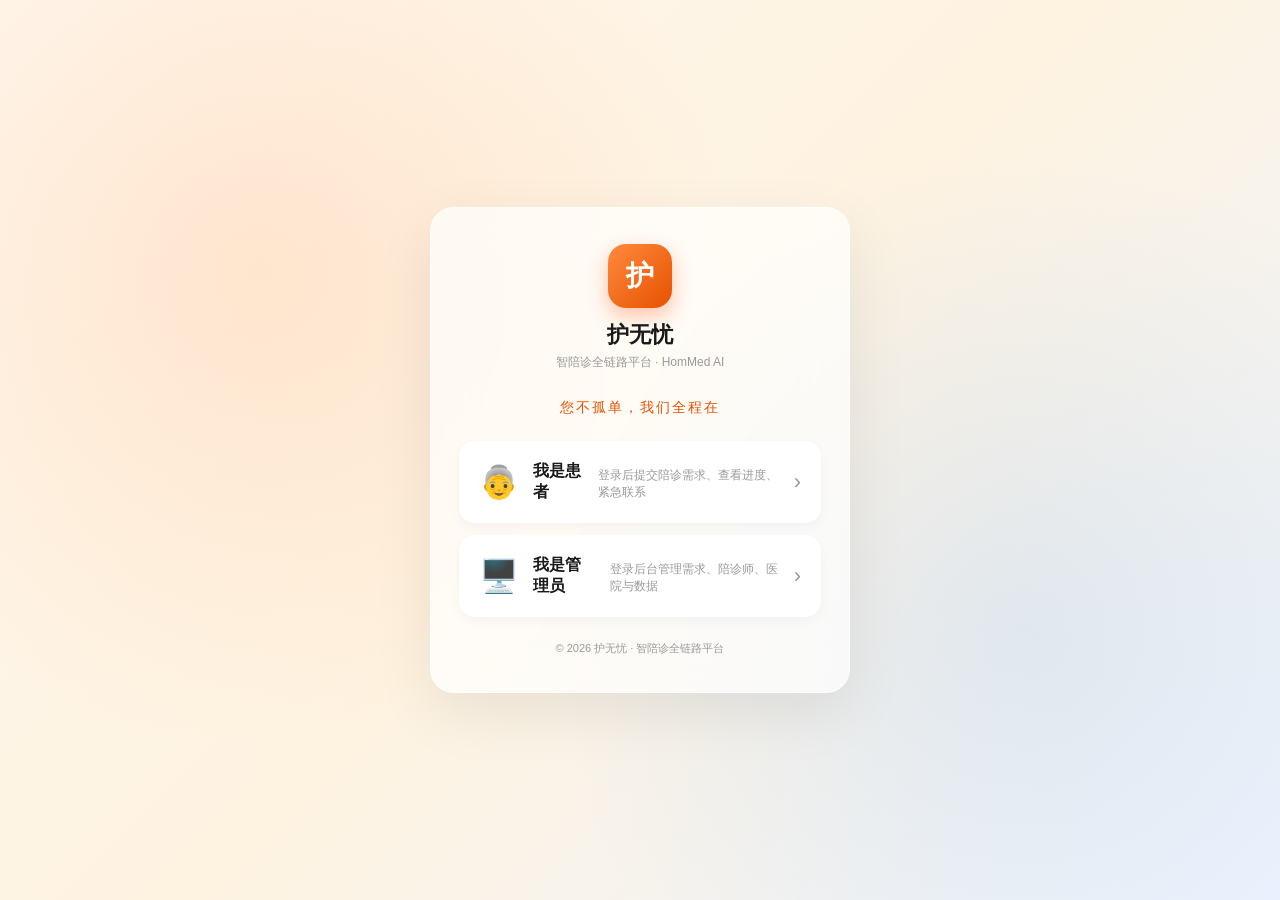
==== commit 48792459: "重构: 双登录页 + SaaS 后台架构 - 入口改为登录选择页：患者入口 / 管理员入口 - 患者登录页：手机号+验证码（演示验证码 8888），可一键演示登录 - 管理员登录页：账号+密码+验证码" ====
--- a/index.html
+++ b/index.html
@@ -2,62 +2,13 @@
 <html lang="zh-CN">
 <head>
 <meta charset="UTF-8" />
-<meta name="viewport" content="width=device-width, initial-scale=1.0, maximum-scale=1.0, user-scalable=no" />
+<meta name="viewport" content="width=device-width, initial-scale=1.0" />
 <meta name="theme-color" content="#FF8A3D" />
-<title>护无忧·智陪诊全链路平台</title>
+<title>护无忧 · 智陪诊全链路平台</title>
 <link rel="stylesheet" href="css/style.css" />
 </head>
 <body>
-<!-- 手机外壳（PC端居中显示手机框，移动端全屏） -->
-<div id="phone-frame">
-  <div id="app">
-    <!-- 顶部双端切换条 -->
-    <header class="role-bar">
-      <div class="role-brand">
-        <span class="brand-logo">护</span>
-        <div class="brand-text">
-          <div class="brand-name">护无忧</div>
-          <div class="brand-sub">智陪诊 · HomMed AI</div>
-        </div>
-      </div>
-      <div class="role-switcher" id="roleSwitcher">
-        <button class="role-btn active" data-role="patient">患者端</button>
-        <button class="role-btn" data-role="admin">管理后台</button>
-      </div>
-    </header>
-
-    <!-- 主内容区 -->
-    <main id="screen" class="screen"></main>
-
-    <!-- 底部导航 -->
-    <nav class="tabbar" id="tabbar"></nav>
-
-    <!-- AI 悬浮球（仅患者端显示） -->
-    <div class="ai-float" id="aiFloat" hidden>
-      <div class="ai-float-ball">AI</div>
-    </div>
-    <!-- AI 助手面板 -->
-    <div class="ai-panel" id="aiPanel" hidden>
-      <div class="ai-panel-head">
-        <span>AI 陪伴助理</span>
-        <button class="ai-close" id="aiClose">×</button>
-      </div>
-      <div class="ai-panel-body">
-        <div class="ai-msg ai-bot">您好，我是护无忧 AI 陪伴助理。我不会让您填一堆表单——您可以直接告诉我："我想约下周二去协和看心内科"，我会帮您整理好需求并同步给后台。</div>
-      </div>
-      <div class="ai-quick">
-        <button data-q="我想约下周二去协和看心内科">约下周二去协和看心内科</button>
-        <button data-q="我爸65岁高血压想找陪诊">帮我爸找陪诊</button>
-        <button data-q="今天陪诊师什么时候到？">今天陪诊师什么时候到？</button>
-      </div>
-      <div class="ai-input">
-        <input type="text" id="aiInput" placeholder="说话或打字，我来帮您整理需求" />
-        <button id="aiSend">发送</button>
-      </div>
-    </div>
-  </div>
-</div>
-
+<div id="root"></div>
 <script src="js/data.js"></script>
 <script src="js/app.js"></script>
 <script src="js/patient.js"></script>
--- a/css/style.css
+++ b/css/style.css
@@ -1,1074 +1,494 @@
-/* 强制 hidden 属性生效（防止 display 规则覆盖） */
+/* ========== 全局变量 ========== */
+:root {
+  --primary: #FF8A3D;
+  --primary-dark: #E65100;
+  --primary-light: #FFE0CC;
+  --secondary: #4A90E2;
+  --secondary-dark: #1565C0;
+  --success: #2E7D32;
+  --danger: #C62828;
+  --warm-bg: #FEF3E1;
+  --bg: #F4F4F4;
+  --card-bg: #FFFFFF;
+  --text-1: #1A1A1A;
+  --text-2: #555;
+  --text-3: #999;
+  --line: #EFEFEF;
+  --shadow: 0 2px 8px rgba(0,0,0,0.06);
+  --shadow-lg: 0 6px 18px rgba(0,0,0,0.1);
+  --radius: 12px;
+  --radius-lg: 16px;
+  --tabbar-h: 56px;
+}
 [hidden] { display: none !important; }
-
-/* ========== 设计变量 ========== */
-:root {
-  --primary: #FF8A3D;          /* 暖橙 - 温情 */
-  --primary-dark: #F26C1A;
-  --primary-light: #FFE6D1;
-  --secondary: #4A90E2;        /* 蓝 - 专业 */
-  --secondary-light: #EDF4FE;
-  --warm-bg: #FEF3E1;          /* 暖色卡片底 */
-  --warm-bg2: #FFFBF2;
-  --bg: #F4F4F4;
-  --card: #FFFFFF;
-  --text: #1A1A1A;
-  --text-2: #555555;
-  --text-3: #999999;
-  --line: #EFEFEF;
-  --success: #34C759;
-  --warning: #FF9F0A;
-  --danger: #FF3B30;
-  --radius: 16px;
-  --radius-sm: 10px;
-  --shadow: 0 2px 12px rgba(0,0,0,0.06);
-  --shadow-lg: 0 6px 24px rgba(0,0,0,0.10);
-  --tabbar-h: 56px;
-  --rolebar-h: 92px;
-}
-
-/* ========== Reset ========== */
-* { margin:0; padding:0; box-sizing:border-box; -webkit-tap-highlight-color:transparent; }
-html, body { height:100%; }
-body {
-  font-family: -apple-system, BlinkMacSystemFont, "PingFang SC", "Helvetica Neue", "Microsoft YaHei", sans-serif;
-  background: #E8E8E8;
-  color: var(--text);
-  font-size: 14px;
-  line-height: 1.5;
-  display:flex; align-items:center; justify-content:center;
-  min-height: 100vh;
-}
-button { font-family: inherit; cursor: pointer; border:none; background:none; color:inherit; }
-input { font-family: inherit; }
-img { display:block; max-width:100%; }
-ul, li { list-style:none; }
-
-/* ========== 手机外壳（PC端居中显示手机框） ========== */
-#phone-frame {
-  width: 100%;
-  max-width: 430px;
-  height: 100vh;
-  max-height: 920px;
-  background: #fff;
-  position: relative;
-  box-shadow: 0 0 40px rgba(0,0,0,0.15);
-  overflow: hidden;
-}
-@media (max-width: 480px) {
-  body { background: #fff; }
-  #phone-frame { max-width: 100%; max-height: 100vh; box-shadow: none; }
-}
-#app {
-  width:100%; height:100%;
-  display:flex; flex-direction:column;
-  background: var(--bg);
-  position: relative;
-}
-
-/* ========== 顶部角色切换栏 ========== */
-.role-bar {
-  background: linear-gradient(135deg, var(--primary) 0%, var(--primary-dark) 100%);
-  color: #fff;
-  padding: 14px 16px 10px;
-  flex-shrink: 0;
-  position: relative;
-  z-index: 10;
-}
-.role-brand {
-  display:flex; align-items:center; gap:10px; margin-bottom: 10px;
-}
-.brand-logo {
-  width: 36px; height:36px; border-radius: 10px;
-  background: rgba(255,255,255,0.22);
-  display:flex; align-items:center; justify-content:center;
-  font-size: 20px; font-weight: 700; color:#fff;
-  backdrop-filter: blur(6px);
-}
-.brand-name { font-size: 17px; font-weight: 700; }
-.brand-sub { font-size: 11px; opacity: 0.85; margin-top: 1px; }
-
-.role-switcher {
-  display:flex; gap:6px;
-  background: rgba(255,255,255,0.18);
-  padding: 4px; border-radius: 10px;
-  backdrop-filter: blur(6px);
-}
-.role-btn {
-  flex:1; padding: 7px 0;
-  border-radius: 7px;
-  color: rgba(255,255,255,0.85);
-  font-size: 12px; font-weight: 500;
-  transition: all .2s;
-}
-.role-btn.active {
-  background: #fff; color: var(--primary-dark);
-  font-weight: 700;
-  box-shadow: 0 2px 6px rgba(0,0,0,0.12);
-}
-
-/* ========== 主屏 ========== */
-.screen {
-  flex:1; overflow-y: auto; -webkit-overflow-scrolling: touch;
-  padding: 12px 14px calc(var(--tabbar-h) + 14px);
-  position: relative;
-}
-.screen::-webkit-scrollbar { width: 0; }
-
-/* ========== 底部 Tab ========== */
-.tabbar {
-  position: absolute; left:0; right:0; bottom:0;
-  height: var(--tabbar-h);
-  background: rgba(255,255,255,0.96);
-  backdrop-filter: blur(10px);
-  border-top: 1px solid var(--line);
-  display:flex;
-  z-index: 20;
-}
-.tabbar button {
-  flex:1; display:flex; flex-direction:column; align-items:center; justify-content:center;
-  gap: 2px; color: var(--text-3); font-size: 10px;
-  padding: 6px 0;
-}
-.tabbar button .tab-icon { font-size: 20px; line-height: 1; }
-.tabbar button.active { color: var(--primary); }
-.tabbar button.active .tab-icon { transform: translateY(-1px); }
-
-/* ========== 通用组件 ========== */
-.section-title {
-  display:flex; align-items:center; justify-content:space-between;
-  margin: 16px 0 10px;
-}
-.section-title h3 { font-size: 15px; font-weight: 700; }
-.section-title .more { font-size: 12px; color: var(--text-3); }
-
-.card {
-  background: var(--card);
-  border-radius: var(--radius);
-  padding: 14px;
-  box-shadow: var(--shadow);
-  margin-bottom: 12px;
-}
-.card-warm { background: var(--warm-bg); }
-.card-blue { background: var(--secondary-light); }
-
-.btn {
-  display:inline-flex; align-items:center; justify-content:center; gap:6px;
-  padding: 10px 18px;
-  border-radius: 24px;
-  font-size: 14px; font-weight: 600;
-  background: var(--primary); color:#fff;
-  transition: transform .15s, box-shadow .15s;
-  width: 100%;
-}
-.btn:active { transform: scale(0.97); }
-.btn-block { display:flex; width:100%; }
-.btn-sm { padding: 6px 12px; font-size: 12px; width:auto; }
-.btn-outline { background: transparent; border:1px solid var(--primary); color: var(--primary); }
-.btn-ghost { background: var(--primary-light); color: var(--primary-dark); }
-.btn-blue { background: var(--secondary); }
-.btn-danger { background: var(--danger); }
-
-.tag {
-  display:inline-block; padding: 2px 8px;
-  border-radius: 6px; font-size: 11px; font-weight: 500;
-}
-.tag-orange { background: var(--primary-light); color: var(--primary-dark); }
-.tag-blue { background: var(--secondary-light); color: var(--secondary); }
-.tag-green { background: #E8F9EC; color: var(--success); }
-.tag-red { background: #FFE6E4; color: var(--danger); }
-.tag-gray { background: #F0F0F0; color: var(--text-3); }
-
-/* ========== 患者端 - 首页 ========== */
-.hero-card {
-  background: linear-gradient(135deg, #FFF6E8 0%, #FFE8D1 100%);
-  border-radius: var(--radius);
-  padding: 16px;
-  margin-bottom: 14px;
-  position: relative;
-  overflow: hidden;
-}
-.hero-card::after {
-  content:''; position:absolute; right:-30px; top:-30px;
-  width:120px; height:120px; border-radius:50%;
-  background: rgba(255,138,61,0.12);
-}
-.hero-greet { font-size: 18px; font-weight: 700; color: var(--text); }
-.hero-weather {
-  display:flex; align-items:center; gap:6px;
-  font-size: 12px; color: var(--text-2); margin-top: 6px;
-}
-.hero-weather .weather-icon { font-size: 16px; }
-
-.service-grid {
-  display:grid; grid-template-columns: repeat(3, 1fr); gap: 10px;
-  margin-bottom: 14px;
-}
-.service-item {
-  background: #fff;
-  border-radius: var(--radius-sm);
-  padding: 14px 6px;
-  text-align:center;
-  box-shadow: var(--shadow);
-}
-.service-item .s-icon {
-  width: 44px; height:44px; margin: 0 auto 6px;
-  border-radius: 12px;
-  display:flex; align-items:center; justify-content:center;
-  font-size: 22px;
-}
-.service-item .s-name { font-size: 12px; font-weight: 600; }
-.service-item .s-sub { font-size: 10px; color: var(--text-3); margin-top:2px; }
-
-.equity-card {
-  background: linear-gradient(135deg, #2C2C2C 0%, #1A1A1A 100%);
-  color: #FFD8A8;
-  border-radius: var(--radius);
-  padding: 16px;
-  margin-bottom: 14px;
-  position: relative;
-  overflow: hidden;
-}
-.equity-card::before {
-  content:''; position:absolute; right:-20px; top:-20px;
-  width:80px; height:80px; border-radius:50%;
-  background: rgba(255,138,61,0.15);
-}
-.equity-card .eq-title { font-size: 12px; opacity:0.7; }
-.equity-card .eq-num { font-size: 28px; font-weight: 800; color: #FFB066; margin: 4px 0; }
-.equity-card .eq-desc { font-size: 11px; opacity:0.6; }
-
-/* 订单时间轴 */
-.timeline {
-  position: relative;
-  padding-left: 18px;
-}
-.timeline::before {
-  content:''; position:absolute; left:6px; top:6px; bottom:6px;
-  width: 2px; background: var(--line);
-}
-.tl-item {
-  position: relative;
-  padding: 0 0 14px;
-}
-.tl-item:last-child { padding-bottom:0; }
-.tl-item::before {
-  content:''; position:absolute; left:-16px; top:4px;
-  width: 10px; height:10px; border-radius:50%;
-  background: #fff; border: 2px solid var(--primary);
-}
-.tl-item.done::before { background: var(--primary); }
-.tl-item .tl-time { font-size: 11px; color: var(--text-3); }
-.tl-item .tl-title { font-size: 13px; font-weight: 600; margin: 2px 0; }
-.tl-item .tl-desc { font-size: 12px; color: var(--text-2); }
-
-.slogan-bar {
-  text-align:center; font-size: 12px;
-  color: var(--text-3); padding: 10px 0 4px;
-  letter-spacing: 1px;
-}
-
-/* ========== 患者端 - 陪诊中 ========== */
-.map-box {
-  background: linear-gradient(135deg, #E8F4FD 0%, #D4E9FB 100%);
-  border-radius: var(--radius);
-  height: 180px;
-  position: relative;
-  overflow: hidden;
-  margin-bottom: 12px;
-}
-.map-box .map-grid {
-  position:absolute; inset:0;
-  background-image:
-    linear-gradient(rgba(74,144,226,0.1) 1px, transparent 1px),
-    linear-gradient(90deg, rgba(74,144,226,0.1) 1px, transparent 1px);
-  background-size: 24px 24px;
-}
-.map-box .map-route {
-  position:absolute; left:20%; top:30%;
-  width: 60%; height: 2px;
-  background: var(--primary);
-  transform: rotate(25deg);
-  box-shadow: 0 0 8px var(--primary);
-}
-.map-box .map-route::before, .map-box .map-route::after {
-  content:''; position:absolute; width:10px; height:10px; border-radius:50%;
-}
-.map-box .map-route::before { left:-5px; top:-4px; background: var(--success); }
-.map-box .map-route::after { right:-5px; top:-4px; background: var(--primary); }
-.map-box .escort-pin {
-  position:absolute; left:60%; top:42%;
-  width: 36px; height:36px;
-  background: var(--primary);
-  border: 3px solid #fff;
-  border-radius:50%;
-  display:flex; align-items:center; justify-content:center;
-  color:#fff; font-size: 14px; font-weight:700;
-  box-shadow: 0 4px 12px rgba(255,138,61,0.4);
-  animation: pulse 2s infinite;
-}
-@keyframes pulse {
-  0%,100% { transform: scale(1); }
-  50% { transform: scale(1.08); }
-}
-.map-box .hospital-label {
-  position:absolute; right:14px; top:14px;
-  background:#fff; padding: 4px 10px;
-  border-radius: 6px; font-size: 11px; font-weight:600;
-  box-shadow: var(--shadow);
-}
-
-.progress-board .pb-row {
-  display:flex; justify-content:space-between; align-items:center;
-  padding: 8px 0;
-  border-bottom: 1px solid var(--line);
-}
-.progress-board .pb-row:last-child { border:none; }
-.progress-board .pb-label { font-size: 13px; color: var(--text-2); }
-.progress-board .pb-value { font-size: 14px; font-weight: 700; color: var(--primary-dark); }
-
-.step-bar {
-  display:flex; gap: 4px; margin: 10px 0;
-}
-.step-bar .step {
-  flex:1; height: 6px; border-radius: 3px;
-  background: var(--line);
-}
-.step-bar .step.active { background: var(--primary); }
-.step-bar .step.done { background: var(--success); }
-
-.action-grid {
-  display:grid; grid-template-columns: repeat(2,1fr); gap:10px;
-  margin: 12px 0;
-}
-.action-grid .ag-item {
-  background:#fff; border-radius: var(--radius-sm);
-  padding: 14px 10px; text-align:center;
-  box-shadow: var(--shadow);
-}
-.action-grid .ag-icon { font-size: 24px; margin-bottom: 4px; }
-.action-grid .ag-name { font-size: 12px; font-weight: 600; }
-
-.sos-btn {
-  width: 100%; padding: 14px;
-  background: var(--danger); color:#fff;
-  border-radius: var(--radius);
-  font-size: 16px; font-weight: 700;
-  letter-spacing: 2px;
-  box-shadow: 0 4px 16px rgba(255,59,48,0.3);
-}
-.sos-btn:active { transform: scale(0.97); }
-
-/* ========== 患者端 - 评价 ========== */
-.report-timeline {
-  position: relative;
-  padding-left: 24px;
-}
-.report-timeline::before {
-  content:''; position:absolute; left:9px; top:8px; bottom:8px;
-  width: 2px; background: var(--primary-light);
-}
-.rt-item {
-  position: relative; padding: 0 0 12px;
-}
-.rt-item:last-child { padding-bottom:0; }
-.rt-item::before {
-  content:''; position:absolute; left:-20px; top:4px;
-  width: 12px; height:12px; border-radius:50%;
-  background: var(--primary); border: 2px solid #fff;
-  box-shadow: 0 0 0 2px var(--primary-light);
-}
-.rt-item .rt-step { font-size: 13px; font-weight: 600; }
-.rt-item .rt-time { font-size: 11px; color: var(--text-3); }
-.rt-item .rt-dur { font-size: 11px; color: var(--primary); margin-top: 2px; }
-
-.rate-row {
-  display:flex; align-items:center; justify-content:space-between;
-  padding: 10px 0;
-  border-bottom: 1px solid var(--line);
-}
-.rate-row:last-child { border:none; }
-.rate-row .r-label { font-size: 14px; font-weight: 500; }
-.rate-row .r-stars { display:flex; gap: 4px; }
-.rate-row .r-stars .star {
-  font-size: 22px; color: #DDD;
-  transition: color .15s;
-}
-.rate-row .r-stars .star.on { color: var(--primary); }
-
-.tip-btns {
-  display:grid; grid-template-columns: repeat(4,1fr); gap:8px;
-  margin: 10px 0;
-}
-.tip-btns button {
-  padding: 8px 0;
-  border: 1px solid var(--primary);
-  border-radius: 8px;
-  color: var(--primary-dark);
-  font-size: 12px; font-weight:600;
-  background: #fff;
-}
-.tip-btns button:active, .tip-btns button.sel {
-  background: var(--primary); color:#fff;
-}
-
-/* ========== 陪诊师端 - 工作台 ========== */
-.income-card {
-  background: linear-gradient(135deg, var(--primary) 0%, var(--primary-dark) 100%);
-  color: #fff;
-  border-radius: var(--radius);
-  padding: 16px;
-  margin-bottom: 14px;
-  position: relative;
-  overflow: hidden;
-}
-.income-card::after {
-  content:'★'; position:absolute; right:14px; top:14px;
-  font-size: 50px; opacity:0.12;
-}
-.income-card .ic-label { font-size: 12px; opacity:0.85; }
-.income-card .ic-num { font-size: 28px; font-weight: 800; margin: 4px 0; }
-.income-card .ic-row { display:flex; gap:14px; font-size: 12px; opacity:0.9; margin-top: 6px; }
-
-.order-pool-item {
-  background: #fff;
-  border-radius: var(--radius);
-  padding: 14px;
-  margin-bottom: 10px;
-  box-shadow: var(--shadow);
-  position: relative;
-}
-.order-pool-item .op-head {
-  display:flex; justify-content:space-between; align-items:center;
-  margin-bottom: 8px;
-}
-.order-pool-item .op-patient { font-size: 14px; font-weight: 700; }
-.order-pool-item .op-match {
-  background: linear-gradient(135deg, var(--secondary) 0%, #6BA8F0 100%);
-  color:#fff; font-size: 11px; font-weight: 700;
-  padding: 3px 8px; border-radius: 6px;
-}
-.order-pool-item .op-info {
-  font-size: 12px; color: var(--text-2);
-  display:flex; flex-wrap: wrap; gap: 6px 12px;
-  margin: 6px 0;
-}
-.order-pool-item .op-info span { display:flex; align-items:center; gap:3px; }
-.order-pool-item .op-tags { display:flex; gap: 4px; margin: 6px 0; flex-wrap:wrap; }
-.order-pool-item .op-actions {
-  display:flex; gap:8px; margin-top: 10px;
-}
-.order-pool-item .op-actions button { flex:1; }
-
-/* ========== 陪诊师端 - 陪诊中 ========== */
-.path-map {
-  background: linear-gradient(135deg, #E0F2E9 0%, #C8ECD6 100%);
-  border-radius: var(--radius);
-  height: 160px;
-  position: relative;
-  overflow: hidden;
-  margin-bottom: 12px;
-}
-.path-map .pm-grid {
-  position:absolute; inset:0;
-  background-image:
-    linear-gradient(rgba(52,199,89,0.1) 1px, transparent 1px),
-    linear-gradient(90deg, rgba(52,199,89,0.1) 1px, transparent 1px);
-  background-size: 20px 20px;
-}
-.path-map .pm-path {
-  position:absolute; left:20%; top:20%;
-  width: 50%; height: 60%;
-  border: 2px dashed var(--success);
-  border-radius: 6px;
-}
-.path-map .pm-spot {
-  position:absolute; width:10px; height:10px; border-radius:50%;
-  background: var(--success); border: 2px solid #fff;
-  box-shadow: 0 2px 6px rgba(0,0,0,0.15);
-}
-.path-map .pm-label {
-  position:absolute; background:#fff; padding:3px 8px;
-  border-radius: 6px; font-size: 10px; font-weight: 600;
-  box-shadow: var(--shadow); white-space: nowrap;
-}
-
-.ai-tip {
-  background: linear-gradient(135deg, #FFF6E8 0%, #FFE8D1 100%);
-  border-radius: var(--radius);
-  padding: 12px 14px;
-  margin-bottom: 12px;
-  display:flex; gap:10px; align-items:flex-start;
-}
-.ai-tip .ai-icon {
-  width: 28px; height:28px; flex-shrink:0;
-  border-radius: 8px; background: var(--primary);
-  color:#fff; display:flex; align-items:center; justify-content:center;
-  font-size: 12px; font-weight: 700;
-}
-.ai-tip .ai-content { flex:1; }
-.ai-tip .ai-title { font-size: 12px; color: var(--primary-dark); font-weight:700; margin-bottom: 4px; }
-.ai-tip .ai-text { font-size: 13px; color: var(--text); }
-
-.checklist .cl-item {
-  display:flex; align-items:center; gap:10px;
-  padding: 10px 0;
-  border-bottom: 1px solid var(--line);
-}
-.checklist .cl-item:last-child { border:none; }
-.checklist .cl-check {
-  width: 22px; height:22px; border-radius: 6px;
-  border: 2px solid var(--line);
-  display:flex; align-items:center; justify-content:center;
-  color: transparent; font-size: 14px;
-  transition: all .15s;
-}
-.checklist .cl-item.done .cl-check {
-  background: var(--success); border-color: var(--success); color: #fff;
-}
-.checklist .cl-name { font-size: 14px; flex:1; }
-.checklist .cl-item.done .cl-name { color: var(--text-3); text-decoration: line-through; }
-.checklist .cl-cam { font-size: 18px; color: var(--secondary); }
-
-/* ========== 陪诊师端 - 成长墙 ========== */
-.radar-box {
-  text-align:center; padding: 10px 0;
-}
-.radar-box svg { max-width: 240px; }
-.radar-box .rb-score {
-  font-size: 28px; font-weight: 800; color: var(--primary-dark);
-}
-.radar-box .rb-label { font-size: 12px; color: var(--text-3); }
-
-.touch-wall .tw-item {
-  background: var(--warm-bg);
-  border-radius: var(--radius);
-  padding: 12px;
-  margin-bottom: 10px;
-  position: relative;
-}
-.touch-wall .tw-quote {
-  font-size: 13px; color: var(--text);
-  font-style: italic;
-}
-.touch-wall .tw-from {
-  font-size: 11px; color: var(--text-3); margin-top: 6px;
-}
-
-.learn-item {
-  display:flex; gap:10px; align-items:center;
-  padding: 10px;
-  background: #fff;
-  border-radius: var(--radius-sm);
-  margin-bottom: 8px;
-  box-shadow: var(--shadow);
-}
-.learn-item .li-thumb {
-  width: 56px; height:40px; border-radius: 6px;
-  background: linear-gradient(135deg, var(--secondary) 0%, #6BA8F0 100%);
-  display:flex; align-items:center; justify-content:center;
-  color:#fff; font-size: 20px; flex-shrink:0;
-}
-.learn-item .li-title { font-size: 13px; font-weight: 600; }
-.learn-item .li-meta { font-size: 11px; color: var(--text-3); margin-top:2px; }
-
-/* ========== 机构端 - 驾驶舱 ========== */
-.kpi-grid {
-  display:grid; grid-template-columns: repeat(2,1fr); gap:10px;
-  margin-bottom: 14px;
-}
-.kpi-card {
-  background:#fff; border-radius: var(--radius);
-  padding: 14px;
-  box-shadow: var(--shadow);
-  position: relative;
-  overflow:hidden;
-}
-.kpi-card .kp-icon {
-  position:absolute; right:10px; top:10px;
-  font-size: 30px; opacity:0.12;
-}
-.kpi-card .kp-label { font-size: 12px; color: var(--text-3); }
-.kpi-card .kp-num { font-size: 22px; font-weight: 800; margin: 4px 0; }
-.kpi-card .kp-trend { font-size: 11px; }
-.kpi-card .kp-trend.up { color: var(--success); }
-.kpi-card .kp-trend.down { color: var(--danger); }
-.kpi-card.warm { background: var(--warm-bg); }
-.kpi-card.blue { background: var(--secondary-light); }
-
-.risk-item {
-  display:flex; align-items:center; gap:10px;
-  padding: 10px;
-  background: #fff;
-  border-radius: var(--radius-sm);
-  margin-bottom: 8px;
-  border-left: 3px solid var(--danger);
-  box-shadow: var(--shadow);
-}
-.risk-item.warn { border-left-color: var(--warning); }
-.risk-item .ri-icon { font-size: 18px; }
-.risk-item .ri-content { flex:1; }
-.risk-item .ri-title { font-size: 13px; font-weight: 600; }
-.risk-item .ri-desc { font-size: 11px; color: var(--text-3); margin-top:2px; }
-.risk-item .ri-time { font-size: 10px; color: var(--text-3); }
-
-.profile-row {
-  display:flex; align-items:center; gap:10px;
-  padding: 10px 0;
-  border-bottom: 1px solid var(--line);
-}
-.profile-row:last-child { border:none; }
-.profile-row .pr-avatar {
-  width: 40px; height:40px; border-radius:50%;
-  background: linear-gradient(135deg, var(--primary) 0%, var(--primary-dark) 100%);
-  color:#fff; display:flex; align-items:center; justify-content:center;
-  font-weight: 700; font-size: 14px;
-}
-.profile-row .pr-info { flex:1; }
-.profile-row .pr-name { font-size: 13px; font-weight: 600; }
-.profile-row .pr-meta { font-size: 11px; color: var(--text-3); margin-top:2px; }
-.profile-row .pr-score {
-  font-size: 16px; font-weight: 800; color: var(--primary-dark);
-}
-
-/* ========== 管理员端 ========== */
-.config-row {
-  display:flex; justify-content:space-between; align-items:center;
-  padding: 12px 0;
-  border-bottom: 1px solid var(--line);
-}
-.config-row:last-child { border:none; }
-.config-row .cr-label { font-size: 13px; }
-.config-row .cr-value { font-size: 13px; color: var(--primary-dark); font-weight:600; }
-.config-row .cr-input {
-  width: 80px; text-align:right;
-  border: 1px solid var(--line);
-  border-radius: 6px; padding: 4px 8px;
-  font-size: 13px;
-}
-
-.model-stat {
-  display:flex; align-items:center; gap: 12px;
-  padding: 10px 0;
-  border-bottom: 1px solid var(--line);
-}
-.model-stat:last-child { border:none; }
-.model-stat .ms-name { flex:1; font-size: 13px; }
-.model-stat .ms-bar {
-  width: 80px; height: 6px; border-radius:3px;
-  background: var(--line); overflow:hidden;
-}
-.model-stat .ms-bar-fill {
-  height: 100%; background: var(--success);
-  border-radius:3px;
-}
-.model-stat .ms-val { font-size: 12px; font-weight: 700; color: var(--success); width: 40px; text-align:right; }
-
-.log-item {
-  font-size: 12px; padding: 8px 0;
-  border-bottom: 1px solid var(--line);
-  display:flex; gap:8px;
-}
-.log-item:last-child { border:none; }
-.log-item .lg-time { color: var(--text-3); width: 70px; flex-shrink:0; }
-.log-item .lg-level {
-  font-size: 10px; padding: 1px 5px; border-radius: 3px;
-  height: 16px; line-height: 14px;
-}
-.log-item .lg-level.warn { background: #FFE6CC; color: var(--warning); }
-.log-item .lg-level.err { background: #FFE6E4; color: var(--danger); }
-.log-item .lg-level.info { background: var(--secondary-light); color: var(--secondary); }
-.log-item .lg-text { flex:1; color: var(--text-2); }
-
-/* ========== AI 悬浮球 & 面板 ========== */
-.ai-float {
-  position:absolute; right: 14px; bottom: calc(var(--tabbar-h) + 14px);
-  z-index: 30;
-}
-.ai-float-ball {
-  width: 52px; height:52px; border-radius:50%;
-  background: linear-gradient(135deg, var(--primary) 0%, var(--primary-dark) 100%);
-  color:#fff; display:flex; align-items:center; justify-content:center;
-  font-size: 14px; font-weight: 700;
-  box-shadow: 0 6px 20px rgba(255,138,61,0.4);
-  animation: pulse 2.5s infinite;
-}
-.ai-panel {
-  position:absolute; left:0; right:0; bottom:0;
-  background:#fff;
-  border-radius: 20px 20px 0 0;
-  box-shadow: 0 -4px 24px rgba(0,0,0,0.15);
-  z-index: 40;
-  display:flex; flex-direction:column;
-  max-height: 80%;
-  animation: slideUp .25s ease;
-}
-@keyframes slideUp {
-  from { transform: translateY(100%); }
-  to { transform: translateY(0); }
-}
-.ai-panel-head {
-  padding: 14px 16px;
-  border-bottom: 1px solid var(--line);
-  display:flex; justify-content:space-between; align-items:center;
-  font-size: 14px; font-weight: 700;
-}
-.ai-panel-body {
-  flex:1; overflow-y:auto; padding: 12px 16px;
-}
-.ai-msg {
-  max-width: 85%;
-  padding: 10px 12px;
-  border-radius: 12px;
-  font-size: 13px;
-  margin-bottom: 10px;
-  line-height: 1.5;
-}
-.ai-msg.ai-bot {
-  background: var(--bg);
-  border-top-left-radius: 4px;
-}
-.ai-msg.ai-user {
-  background: var(--primary);
-  color:#fff;
-  margin-left:auto;
-  border-top-right-radius: 4px;
-}
-.ai-quick {
-  display:flex; gap:6px; padding: 8px 16px;
-  overflow-x:auto; flex-wrap: nowrap;
-}
-.ai-quick button {
-  flex-shrink:0;
-  padding: 6px 12px;
-  border-radius: 16px;
-  background: var(--primary-light);
-  color: var(--primary-dark);
-  font-size: 12px;
-}
-.ai-input {
-  display:flex; gap:8px; padding: 10px 16px 14px;
-  border-top: 1px solid var(--line);
-}
-.ai-input input {
-  flex:1; padding: 8px 12px;
-  border: 1px solid var(--line);
-  border-radius: 20px; font-size: 13px;
-}
-.ai-input button {
-  padding: 0 16px;
-  background: var(--primary); color:#fff;
-  border-radius: 20px; font-size: 13px; font-weight:600;
-}
-
-/* ========== 通用动画 ========== */
-.fade-in { animation: fadeIn .3s ease; }
-@keyframes fadeIn {
-  from { opacity:0; transform: translateY(6px); }
-  to { opacity:1; transform: translateY(0); }
-}
-
-/* 空状态 */
-.empty {
-  text-align:center; padding: 40px 20px;
-  color: var(--text-3); font-size: 13px;
-}
-.empty .em-icon { font-size: 40px; margin-bottom: 10px; opacity:0.5; }
-
-/* 列表头 */
-.list-head {
-  display:flex; justify-content:space-between; align-items:center;
-  margin: 14px 0 8px;
-}
-.list-head h3 { font-size: 15px; font-weight: 700; }
-.list-head .more { font-size: 12px; color: var(--text-3); }
-
-/* ========== 下单表单页 ========== */
-.order-page { padding-bottom: 80px; }
-.order-header {
-  display:flex; align-items:center; gap:10px; margin-bottom: 14px;
-}
-.order-header .oh-back {
-  width:32px; height:32px; border-radius:8px;
-  background:#fff; box-shadow: var(--shadow);
-  display:flex; align-items:center; justify-content:center;
-  font-size: 18px; color: var(--text-2);
-}
-.order-header h2 { font-size: 17px; }
-.form-group { margin-bottom: 16px; }
-.form-group .fg-label {
-  font-size: 13px; font-weight: 600; color: var(--text-2);
-  margin-bottom: 8px; display:flex; align-items:center; gap:4px;
-}
-.form-group .fg-label .required { color: var(--danger); }
+* { box-sizing: border-box; margin: 0; padding: 0; -webkit-tap-highlight-color: transparent; }
+html, body { height: 100%; font-family: -apple-system, "PingFang SC", "Helvetica Neue", sans-serif; font-size: 14px; color: var(--text-1); background: var(--bg); }
+button, input, select, textarea { font-family: inherit; outline: none; }
+a { color: inherit; text-decoration: none; cursor: pointer; }
+
+/* ========== 登录页 ========== */
+body.loginSelect, body.patientLogin, body.adminLogin { background: linear-gradient(135deg, #FFF7ED 0%, #FEF3E1 50%, #EDF4FE 100%); }
+.login-bg {
+  min-height: 100vh; display: flex; align-items: center; justify-content: center;
+  padding: 20px; position: relative;
+}
+.login-bg::before {
+  content: ''; position: absolute; inset: 0;
+  background:
+    radial-gradient(circle at 20% 30%, rgba(255,138,61,0.15), transparent 40%),
+    radial-gradient(circle at 80% 70%, rgba(74,144,226,0.12), transparent 40%);
+  pointer-events: none;
+}
+.login-wrap {
+  position: relative; z-index: 1; width: 100%; max-width: 420px;
+  background: rgba(255,255,255,0.7); backdrop-filter: blur(20px);
+  border-radius: 24px; padding: 36px 28px; box-shadow: 0 20px 60px rgba(0,0,0,0.08);
+  border: 1px solid rgba(255,255,255,0.6);
+}
+.login-back {
+  position: absolute; top: 20px; left: 20px;
+  color: var(--text-2); font-size: 14px; cursor: pointer;
+  padding: 6px 12px; border-radius: 8px; background: rgba(255,255,255,0.5);
+}
+.login-brand { text-align: center; margin-bottom: 28px; }
+.lb-logo {
+  width: 64px; height: 64px; border-radius: 18px; margin: 0 auto 12px;
+  background: linear-gradient(135deg, var(--primary), var(--primary-dark));
+  color: #fff; display: flex; align-items: center; justify-content: center;
+  font-size: 28px; font-weight: 800; box-shadow: 0 8px 20px rgba(255,107,53,0.4);
+}
+.lb-logo-admin { background: linear-gradient(135deg, #4A90E2, #1565C0); box-shadow: 0 8px 20px rgba(21,101,192,0.4); }
+.lb-name { font-size: 22px; font-weight: 800; }
+.lb-sub { font-size: 12px; color: var(--text-3); margin-top: 4px; }
+.login-slogan {
+  text-align: center; font-size: 14px; color: var(--primary-dark);
+  margin-bottom: 24px; letter-spacing: 2px;
+}
+.role-cards { display: flex; flex-direction: column; gap: 12px; }
+.role-card {
+  display: flex; align-items: center; gap: 14px; padding: 18px;
+  background: #fff; border-radius: 16px; cursor: pointer;
+  border: 2px solid transparent; transition: all .2s;
+  box-shadow: 0 4px 12px rgba(0,0,0,0.04);
+}
+.role-card:hover { transform: translateY(-2px); box-shadow: 0 8px 20px rgba(0,0,0,0.08); }
+.role-card-patient:hover { border-color: var(--primary); }
+.role-card-admin:hover { border-color: var(--secondary); }
+.rc-icon { font-size: 32px; }
+.rc-title { font-size: 16px; font-weight: 700; }
+.rc-desc { font-size: 12px; color: var(--text-3); margin-top: 3px; }
+.rc-arrow { margin-left: auto; font-size: 22px; color: var(--text-3); }
+.login-foot { text-align: center; font-size: 11px; color: var(--text-3); margin-top: 24px; }
+
+.login-form { margin-top: 8px; }
+.form-group { margin-bottom: 14px; }
+.fg-label { font-size: 13px; font-weight: 600; color: var(--text-2); margin-bottom: 6px; }
 .fg-input {
-  width: 100%; padding: 12px 14px;
-  border: 1px solid var(--line); border-radius: 10px;
-  font-size: 14px; background: #fff; outline: none;
-  transition: border-color .15s;
+  width: 100%; padding: 12px 14px; border: 1px solid var(--line);
+  border-radius: 10px; font-size: 14px; background: #fff;
 }
 .fg-input:focus { border-color: var(--primary); }
-textarea.fg-input { resize: none; height: 70px; }
 .fg-select {
-  width: 100%; padding: 12px 14px;
-  border: 1px solid var(--line); border-radius: 10px;
-  font-size: 14px; background: #fff; appearance: none;
+  width: 100%; padding: 12px 14px; border: 1px solid var(--line);
+  border-radius: 10px; font-size: 14px; background: #fff; appearance: none;
   background-image: url("data:image/svg+xml,%3Csvg xmlns='http://www.w3.org/2000/svg' width='12' height='12' viewBox='0 0 12 12'%3E%3Cpath fill='%23999' d='M6 8L2 4h8z'/%3E%3C/svg%3E");
   background-repeat: no-repeat; background-position: right 14px center;
 }
-.fg-options { display:grid; grid-template-columns: repeat(2,1fr); gap: 8px; }
-.fg-option {
-  padding: 12px; border: 2px solid var(--line); border-radius: 10px;
-  background: #fff; text-align: center;
-}
-.fg-option .fo-name { font-size: 13px; font-weight: 600; }
-.fg-option .fo-price { font-size: 15px; font-weight: 800; color: var(--primary-dark); margin: 4px 0; }
-.fg-option .fo-sub { font-size: 11px; color: var(--text-3); }
+.fg-options { display: grid; grid-template-columns: repeat(2, 1fr); gap: 8px; }
+.fg-option { padding: 12px; border: 2px solid var(--line); border-radius: 10px; background: #fff; text-align: center; cursor: pointer; }
 .fg-option.sel { border-color: var(--primary); background: var(--warm-bg); }
-.order-summary {
-  position: absolute; left: 0; right: 0; bottom: 0;
-  background: #fff; padding: 12px 14px calc(var(--tabbar-h) + 12px);
-  box-shadow: 0 -2px 12px rgba(0,0,0,0.08);
-  display: flex; align-items: center; gap: 12px;
-}
-.order-summary .os-price { flex: 1; }
-.order-summary .os-price .os-num { font-size: 22px; font-weight: 800; color: var(--primary-dark); }
-.order-summary .os-price .os-label { font-size: 11px; color: var(--text-3); }
-.order-summary .btn { width: auto; padding: 12px 28px; }
-
-/* 订单状态徽标 */
-.status-badge {
-  display:inline-flex; align-items:center; gap:4px;
-  padding: 3px 8px; border-radius: 6px; font-size: 11px; font-weight: 600;
-}
+.fo-sub { font-size: 11px; color: var(--text-3); margin-top: 4px; }
+.code-row { display: flex; gap: 8px; }
+.code-row .fg-input { flex: 1; }
+.code-btn {
+  white-space: nowrap; padding: 0 14px; border: 1px solid var(--primary);
+  background: var(--warm-bg); color: var(--primary-dark);
+  border-radius: 10px; font-size: 12px; cursor: pointer;
+}
+.code-btn:disabled { color: var(--text-3); border-color: var(--line); background: #f5f5f5; }
+
+.btn {
+  width: 100%; padding: 12px 16px; border: none; border-radius: 10px;
+  background: var(--primary); color: #fff; font-size: 14px; font-weight: 600;
+  cursor: pointer; transition: opacity .15s;
+}
+.btn:active { opacity: 0.85; }
+.btn-outline { background: #fff; color: var(--text-2); border: 1px solid var(--line); }
+.btn-outline:active { background: var(--bg); }
+.btn-sm { width: auto; padding: 6px 12px; font-size: 12px; font-weight: 500; }
+.btn-link { background: none; border: none; color: var(--primary-dark); cursor: pointer; font-size: 13px; padding: 4px 8px; }
+
+.btn-login {
+  background: linear-gradient(135deg, var(--primary), var(--primary-dark));
+  height: 44px; font-size: 15px; letter-spacing: 4px;
+  box-shadow: 0 6px 16px rgba(255,107,53,0.3);
+}
+.btn-login-admin { background: linear-gradient(135deg, #4A90E2, #1565C0); box-shadow: 0 6px 16px rgba(21,101,192,0.3); }
+.login-tip {
+  display: flex; gap: 8px; align-items: center; margin-top: 16px;
+  padding: 10px; background: rgba(255,255,255,0.6); border-radius: 8px;
+  font-size: 11px; color: var(--text-2);
+}
+.ai-icon-sm {
+  width: 22px; height: 22px; border-radius: 6px; flex-shrink: 0;
+  background: linear-gradient(135deg, var(--primary), var(--primary-dark));
+  color: #fff; display: flex; align-items: center; justify-content: center;
+  font-size: 10px; font-weight: 800;
+}
+
+/* ========== 患者端（手机壳）========== */
+body.patient { background: linear-gradient(135deg, #FFE9D6, #EDF4FE); display: flex; justify-content: center; }
+#phone-frame {
+  width: 100%; max-width: 420px; min-height: 100vh;
+  background: var(--bg); position: relative;
+  box-shadow: 0 0 40px rgba(0,0,0,0.08);
+}
+@media (min-width: 480px) {
+  #phone-frame { border-radius: 28px; overflow: hidden; margin: 20px 0; min-height: calc(100vh - 40px); }
+}
+#app { display: flex; flex-direction: column; min-height: 100vh; }
+.role-bar {
+  display: flex; align-items: center; justify-content: space-between;
+  padding: 12px 16px; background: #fff; box-shadow: 0 1px 3px rgba(0,0,0,0.04);
+}
+.role-brand { display: flex; align-items: center; gap: 8px; }
+.brand-logo {
+  width: 32px; height: 32px; border-radius: 8px;
+  background: linear-gradient(135deg, var(--primary), var(--primary-dark));
+  color: #fff; display: flex; align-items: center; justify-content: center;
+  font-weight: 800;
+}
+.brand-name { font-size: 14px; font-weight: 700; }
+.brand-sub { font-size: 9px; color: var(--text-3); }
+.role-btn {
+  padding: 6px 14px; border: 1px solid var(--line); background: #fff;
+  border-radius: 16px; font-size: 12px; cursor: pointer;
+}
+.screen { flex: 1; padding: 14px; padding-bottom: calc(var(--tabbar-h) + 14px); overflow-y: auto; }
+.fade-in { animation: fadeIn .25s ease; }
+@keyframes fadeIn { from { opacity: 0; transform: translateY(6px); } to { opacity: 1; transform: none; } }
+
+.tabbar {
+  position: fixed; bottom: 0; left: 0; right: 0;
+  max-width: 420px; margin: 0 auto; height: var(--tabbar-h);
+  background: #fff; display: flex; border-top: 1px solid var(--line);
+  z-index: 50;
+}
+.tabbar button {
+  flex: 1; border: none; background: none; display: flex; flex-direction: column;
+  align-items: center; justify-content: center; gap: 2px;
+  font-size: 11px; color: var(--text-3); cursor: pointer;
+}
+.tabbar button.active { color: var(--primary-dark); }
+.tab-icon { font-size: 18px; }
+
+/* 患者端组件 */
+.hero-card {
+  background: linear-gradient(135deg, #FF8A3D 0%, #FF6B35 100%);
+  color: #fff; border-radius: var(--radius-lg); padding: 16px; margin-bottom: 14px;
+  box-shadow: 0 6px 18px rgba(255,107,53,0.25);
+}
+.hero-greet { font-size: 17px; font-weight: 700; }
+.hero-weather { font-size: 12px; opacity: 0.95; margin-top: 4px; display: flex; align-items: center; gap: 4px; }
+.ai-entry {
+  display: flex; align-items: center; gap: 14px;
+  background: linear-gradient(135deg, #FF8A3D 0%, #FF6B35 100%);
+  border-radius: var(--radius-lg); padding: 16px; margin-bottom: 14px;
+  color: #fff; box-shadow: 0 6px 18px rgba(255,107,53,0.3); cursor: pointer;
+}
+.ai-entry:active { transform: scale(0.98); }
+.ai-orb {
+  width: 48px; height: 48px; border-radius: 50%;
+  background: rgba(255,255,255,0.25); border: 2px solid rgba(255,255,255,0.5);
+  display: flex; align-items: center; justify-content: center;
+  font-weight: 800; font-size: 18px; animation: pulse 2s infinite;
+}
+@keyframes pulse { 0%,100%{box-shadow:0 0 0 0 rgba(255,255,255,0.4);} 50%{box-shadow:0 0 0 8px rgba(255,255,255,0);} }
+.ai-entry-text { flex: 1; }
+.ai-entry-title { font-size: 15px; font-weight: 700; }
+.ai-entry-sub { font-size: 11px; opacity: 0.9; margin-top: 2px; }
+.ai-entry-arrow { font-size: 22px; opacity: 0.8; }
+
+.today-card { background: #fff; border-radius: var(--radius-lg); padding: 14px; margin-bottom: 14px; box-shadow: var(--shadow); }
+.today-card.today-empty { text-align: center; padding: 24px 14px; }
+.tc-head { display: flex; justify-content: space-between; align-items: center; }
+.tc-badge { font-size: 11px; font-weight: 600; padding: 3px 8px; border-radius: 6px; }
+.tc-badge.serving { background: #E8F5E9; color: #2E7D32; }
+.tc-badge.accepted { background: #E3F2FD; color: #1565C0; }
+.tc-time { font-size: 11px; color: var(--text-3); }
+.tc-title { font-size: 14px; font-weight: 700; margin: 8px 0 10px; }
+.tc-escort { display: flex; align-items: center; gap: 10px; padding: 10px; background: var(--warm-bg); border-radius: 10px; }
+.tc-avatar { width: 36px; height: 36px; border-radius: 50%; background: var(--primary); color: #fff; display: flex; align-items: center; justify-content: center; font-weight: 700; font-size: 14px; }
+.tc-call { margin-left: auto; background: #fff; color: var(--primary-dark); padding: 6px 12px; border-radius: 8px; font-size: 12px; font-weight: 600; text-decoration: none; }
+
+.sos-row { display: flex; gap: 10px; margin-bottom: 14px; }
+.sos-btn { flex: 1; display: flex; flex-direction: column; align-items: center; gap: 4px; padding: 14px; border: none; border-radius: 14px; cursor: pointer; color: #fff; background: linear-gradient(135deg,#FF5252,#E53935); box-shadow: 0 4px 12px rgba(229,57,53,0.3); }
+.sos-btn.sos-2 { background: linear-gradient(135deg,#42A5F5,#1E88E5); box-shadow: 0 4px 12px rgba(30,136,229,0.3); }
+.sos-icon { font-size: 20px; }
+.slogan-bar { text-align: center; font-size: 11px; color: var(--text-3); padding: 8px 0; letter-spacing: 1px; }
+
+.page-head { margin-bottom: 14px; }
+.page-head h2 { font-size: 18px; font-weight: 800; }
+.page-head > div { margin-top: 4px; font-size: 11px; color: var(--text-3); }
+.card { background: #fff; border-radius: var(--radius-lg); padding: 14px; margin-bottom: 12px; box-shadow: var(--shadow); }
+.card-title { font-size: 14px; font-weight: 700; margin-bottom: 10px; }
+.pb-row { display: flex; justify-content: space-between; align-items: center; padding: 8px 0; border-bottom: 1px solid var(--line); font-size: 13px; }
+.pb-row:last-child { border-bottom: none; }
+.pb-label { color: var(--text-3); }
+.pb-value { font-weight: 500; text-align: right; }
+
+.section-title { display: flex; justify-content: space-between; align-items: center; margin: 16px 0 10px; }
+.section-title h3 { font-size: 14px; font-weight: 700; }
+.section-title .more { font-size: 12px; color: var(--text-3); cursor: pointer; }
+
+.status-badge { display: inline-flex; align-items: center; padding: 3px 8px; border-radius: 6px; font-size: 11px; font-weight: 600; white-space: nowrap; }
 .status-badge.pending { background: #FFF3E0; color: #E65100; }
 .status-badge.accepted { background: #E3F2FD; color: #1565C0; }
 .status-badge.serving { background: #E8F5E9; color: #2E7D32; }
 .status-badge.done { background: #F5F5F5; color: #666; }
 .status-badge.cancelled { background: #FFEBEE; color: #C62828; }
 
-/* ========== 患者端新增组件 ========== */
-/* AI 陪伴入口大卡 */
-.ai-entry {
-  display:flex; align-items:center; gap:14px;
-  background: linear-gradient(135deg, #FF8A3D 0%, #FF6B35 100%);
-  border-radius: 16px; padding: 16px; margin-bottom: 14px;
-  color:#fff; box-shadow: 0 6px 18px rgba(255,107,53,0.3);
-  cursor:pointer; transition: transform .15s;
-}
-.ai-entry:active { transform: scale(0.98); }
-.ai-entry-icon .ai-orb {
-  width:48px; height:48px; border-radius:50%;
-  background: rgba(255,255,255,0.25);
-  display:flex; align-items:center; justify-content:center;
-  font-weight:800; font-size:18px;
-  border: 2px solid rgba(255,255,255,0.5);
-  animation: pulse 2s infinite;
-}
-@keyframes pulse {
-  0%,100% { box-shadow: 0 0 0 0 rgba(255,255,255,0.4); }
-  50% { box-shadow: 0 0 0 8px rgba(255,255,255,0); }
-}
-.ai-entry-text { flex:1; }
-.ai-entry-title { font-size:15px; font-weight:700; }
-.ai-entry-sub { font-size:11px; opacity:0.9; margin-top:2px; }
-.ai-entry-arrow { font-size:22px; opacity:0.8; }
-
-/* 今日状态卡 */
-.today-card {
-  background:#fff; border-radius:16px; padding:14px;
-  margin-bottom:14px; box-shadow: var(--shadow);
-}
-.today-card.today-empty { text-align:center; padding:24px 14px; }
-.tc-head { display:flex; justify-content:space-between; align-items:center; }
-.tc-badge { font-size:11px; font-weight:600; padding:3px 8px; border-radius:6px; }
-.tc-badge.serving { background:#E8F5E9; color:#2E7D32; }
-.tc-badge.accepted { background:#E3F2FD; color:#1565C0; }
-.tc-time { font-size:11px; color:var(--text-3); }
-.tc-title { font-size:14px; font-weight:700; margin:8px 0 10px; }
-.tc-escort {
-  display:flex; align-items:center; gap:10px;
-  padding:10px; background:var(--warm-bg); border-radius:10px;
-}
-.tc-avatar {
-  width:36px; height:36px; border-radius:50%;
-  background:var(--primary); color:#fff;
-  display:flex; align-items:center; justify-content:center;
-  font-weight:700; font-size:14px;
-}
-.tc-call {
-  margin-left:auto; text-decoration:none;
-  background:#fff; color:var(--primary-dark);
-  padding:6px 12px; border-radius:8px; font-size:12px; font-weight:600;
-}
-
-/* SOS 紧急按钮 */
-.sos-row { display:flex; gap:10px; margin-bottom:14px; }
-.sos-btn {
-  flex:1; display:flex; flex-direction:column; align-items:center; gap:4px;
-  padding:14px; border:none; border-radius:14px; cursor:pointer;
-  background: linear-gradient(135deg,#FF5252,#E53935); color:#fff;
-  box-shadow: 0 4px 12px rgba(229,57,53,0.3);
-}
-.sos-btn.sos-2 { background: linear-gradient(135deg,#42A5F5,#1E88E5); box-shadow: 0 4px 12px rgba(30,136,229,0.3); }
-.sos-icon { font-size:20px; }
-.sos-btn span:last-child { font-size:12px; font-weight:600; }
-
-/* 页面标题 */
-.page-head { margin-bottom:14px; }
-.page-head h2 { font-size:18px; font-weight:800; }
-.page-head > div { margin-top:4px; }
-
-/* 卡片标题 */
-.card-title {
-  font-size:14px; font-weight:700; margin-bottom:10px;
-  display:flex; align-items:center; gap:4px;
-}
-
-/* step 进度条 */
-.step-bar { display:flex; gap:6px; }
-.step-bar .step {
-  flex:1; height:5px; border-radius:3px; background:#EFEFEF;
-  transition: background .2s;
-}
+.tag { display: inline-block; padding: 2px 8px; border-radius: 4px; font-size: 11px; margin-right: 4px; }
+.tag-gray { background: #F5F5F5; color: #666; }
+.tag-orange { background: #FFF3E0; color: #E65100; }
+.tag-blue { background: #E3F2FD; color: #1565C0; }
+.tag-red { background: #FFEBEE; color: #C62828; }
+.tag-success { background: #E8F5E9; color: #2E7D32; }
+
+.step-bar { display: flex; gap: 6px; }
+.step-bar .step { flex: 1; height: 5px; border-radius: 3px; background: #EFEFEF; transition: background .2s; }
 .step-bar .step.done { background: var(--primary); }
 .step-bar .step.active { background: var(--primary-dark); animation: blink 1.2s infinite; }
 @keyframes blink { 0%,100%{opacity:1;} 50%{opacity:0.5;} }
 
-/* ========== 后台新增组件 ========== */
+.empty { text-align: center; padding: 40px 14px; color: var(--text-3); font-size: 13px; }
+.empty .em-icon { font-size: 36px; margin-bottom: 8px; }
+.empty-inline { text-align: center; padding: 20px; color: var(--text-3); font-size: 12px; }
+
+.ai-tip { display: flex; gap: 10px; align-items: flex-start; background: var(--warm-bg); border-radius: 10px; padding: 10px; margin: 10px 0; }
+.ai-tip .ai-icon { width: 28px; height: 28px; border-radius: 8px; flex-shrink: 0; background: linear-gradient(135deg, var(--primary), var(--primary-dark)); color: #fff; display: flex; align-items: center; justify-content: center; font-size: 11px; font-weight: 800; }
+.ai-tip .ai-content { flex: 1; }
+.ai-tip .ai-title { font-size: 12px; font-weight: 700; }
+.ai-tip .ai-text { font-size: 11px; color: var(--text-2); margin-top: 3px; line-height: 1.5; }
+
+.profile-head { text-align: center; padding: 20px 0 16px; }
+.ph-avatar { width: 72px; height: 72px; border-radius: 50%; margin: 0 auto 10px; background: linear-gradient(135deg, var(--primary), var(--primary-dark)); color: #fff; display: flex; align-items: center; justify-content: center; font-size: 30px; font-weight: 700; }
+.ph-name { font-size: 18px; font-weight: 700; }
+.ph-sub { font-size: 12px; color: var(--text-3); margin-top: 4px; }
+.config-row { display: flex; align-items: center; gap: 8px; padding: 12px 0; border-bottom: 1px solid var(--line); }
+.config-row:last-child { border-bottom: none; }
+.config-row .cr-label { flex: 1; font-size: 14px; }
+.config-row .cr-val { font-size: 12px; color: var(--text-3); }
+
+/* AI 悬浮球 + 面板 */
+.ai-float { position: fixed; right: 16px; bottom: calc(var(--tabbar-h) + 16px); width: 56px; height: 56px; border-radius: 50%; background: linear-gradient(135deg, var(--primary), var(--primary-dark)); color: #fff; display: flex; align-items: center; justify-content: center; cursor: pointer; box-shadow: 0 6px 18px rgba(255,107,53,0.4); z-index: 100; }
+.ai-float-ball { font-weight: 800; font-size: 16px; }
+.ai-panel { position: fixed; left: 8px; right: 8px; bottom: calc(var(--tabbar-h) + 8px); max-width: 404px; margin: 0 auto; background: #fff; border-radius: 16px; box-shadow: 0 -4px 24px rgba(0,0,0,0.12); z-index: 101; display: flex; flex-direction: column; max-height: 70vh; }
+.ai-panel-head { display: flex; justify-content: space-between; align-items: center; padding: 12px 14px; border-bottom: 1px solid var(--line); font-weight: 700; }
+.ai-close { border: none; background: none; font-size: 22px; color: var(--text-3); cursor: pointer; line-height: 1; }
+.ai-panel-body { flex: 1; overflow-y: auto; padding: 14px; }
+.ai-msg { max-width: 85%; padding: 10px 12px; border-radius: 12px; font-size: 13px; line-height: 1.5; margin-bottom: 8px; word-wrap: break-word; }
+.ai-msg.ai-bot { background: #F5F5F5; border-top-left-radius: 4px; }
+.ai-msg.ai-user { background: var(--primary); color: #fff; margin-left: auto; border-top-right-radius: 4px; }
+.ai-quick { display: flex; flex-wrap: wrap; gap: 6px; padding: 0 14px 8px; }
+.ai-quick button { padding: 6px 10px; border: 1px solid var(--primary-light); background: var(--warm-bg); color: var(--primary-dark); border-radius: 14px; font-size: 11px; cursor: pointer; }
+.ai-input { display: flex; gap: 8px; padding: 12px 14px; border-top: 1px solid var(--line); }
+.ai-input input { flex: 1; padding: 10px 12px; border: 1px solid var(--line); border-radius: 20px; font-size: 13px; }
+.ai-input button { padding: 0 16px; border: none; border-radius: 20px; background: var(--primary); color: #fff; font-size: 13px; cursor: pointer; }
+
+/* ========== 管理后台（SaaS 布局）========== */
+body.admin { background: #F0F2F5; }
+.admin-layout { display: flex; min-height: 100vh; }
+
+/* 左侧导航 */
+.admin-sidebar {
+  width: 220px; background: #001529; color: #fff;
+  display: flex; flex-direction: column; position: sticky; top: 0; height: 100vh;
+  transition: width .2s; flex-shrink: 0;
+}
+.admin-sidebar.collapsed { width: 64px; }
+.admin-sidebar.collapsed .as-name,
+.admin-sidebar.collapsed .as-sub,
+.admin-sidebar.collapsed .as-group-title,
+.admin-sidebar.collapsed .as-item span:not(.as-icon),
+.admin-sidebar.collapsed .as-count,
+.admin-sidebar.collapsed .as-version { display: none; }
+.admin-sidebar.collapsed .as-item { justify-content: center; }
+.as-brand { display: flex; align-items: center; gap: 10px; padding: 16px; border-bottom: 1px solid rgba(255,255,255,0.1); }
+.as-logo { width: 36px; height: 36px; border-radius: 8px; background: linear-gradient(135deg, var(--primary), var(--primary-dark)); display: flex; align-items: center; justify-content: center; font-weight: 800; flex-shrink: 0; }
+.as-name { font-size: 15px; font-weight: 700; }
+.as-sub { font-size: 11px; opacity: 0.6; }
+.as-menu { flex: 1; padding: 12px 0; overflow-y: auto; }
+.as-group { margin-bottom: 12px; }
+.as-group-title { padding: 6px 20px; font-size: 10px; color: rgba(255,255,255,0.4); letter-spacing: 1px; text-transform: uppercase; }
+.as-item { display: flex; align-items: center; gap: 10px; width: 100%; padding: 10px 20px; background: none; border: none; color: rgba(255,255,255,0.7); font-size: 13px; cursor: pointer; transition: all .15s; text-align: left; }
+.as-item:hover { background: rgba(255,255,255,0.05); color: #fff; }
+.as-item.active { background: var(--primary); color: #fff; }
+.as-icon { font-size: 16px; width: 20px; text-align: center; }
+.as-count { margin-left: auto; background: #FF5252; color: #fff; font-size: 10px; padding: 2px 6px; border-radius: 8px; min-width: 18px; text-align: center; }
+.as-foot { padding: 14px 20px; border-top: 1px solid rgba(255,255,255,0.1); }
+.as-version { font-size: 10px; opacity: 0.4; }
+
+/* 主区 */
+.admin-main { flex: 1; min-width: 0; display: flex; flex-direction: column; }
+.admin-topbar {
+  height: 60px; background: #fff; display: flex; align-items: center; justify-content: space-between;
+  padding: 0 20px; box-shadow: 0 1px 3px rgba(0,0,0,0.04); position: sticky; top: 0; z-index: 20;
+}
+.at-left { display: flex; align-items: center; gap: 14px; }
+.at-toggle { width: 32px; height: 32px; border: none; background: none; font-size: 18px; cursor: pointer; color: var(--text-2); }
+.at-crumb { font-size: 16px; font-weight: 700; }
+.at-right { display: flex; align-items: center; gap: 16px; }
+.at-search { position: relative; }
+.at-search input { width: 240px; height: 32px; padding: 0 32px 0 12px; border: 1px solid var(--line); border-radius: 16px; font-size: 12px; background: var(--bg); }
+.at-search span { position: absolute; right: 12px; top: 50%; transform: translateY(-50%); font-size: 13px; }
+.at-alert { position: relative; cursor: pointer; font-size: 18px; }
+.at-badge { position: absolute; top: -4px; right: -4px; background: #FF5252; color: #fff; font-size: 10px; padding: 1px 5px; border-radius: 8px; min-width: 16px; text-align: center; }
+.at-user { display: flex; align-items: center; gap: 8px; }
+.at-avatar { width: 32px; height: 32px; border-radius: 50%; background: linear-gradient(135deg, var(--primary), var(--primary-dark)); color: #fff; display: flex; align-items: center; justify-content: center; font-weight: 700; font-size: 14px; }
+.at-name { font-size: 13px; font-weight: 600; }
+.at-role { font-size: 10px; color: var(--text-3); }
+.at-logout { border: none; background: none; font-size: 18px; cursor: pointer; color: var(--text-3); padding: 4px; }
+
+.admin-content { flex: 1; padding: 20px; overflow-y: auto; max-width: 1400px; width: 100%; margin: 0 auto; }
+
 /* KPI 卡片网格 */
-.kpi-grid {
-  display:grid; grid-template-columns: repeat(3, 1fr); gap:10px;
-  margin-bottom:14px;
-}
-.kpi-card {
-  background:#fff; border-radius:12px; padding:14px 10px; text-align:center;
-  box-shadow: var(--shadow);
-}
-.kpi-num { font-size:22px; font-weight:800; color:var(--text-1); }
-.kpi-card.kpi-warn .kpi-num { color:#E65100; }
-.kpi-card.kpi-blue .kpi-num { color:#1565C0; }
-.kpi-card.kpi-green .kpi-num { color:#2E7D32; }
-.kpi-card.kpi-red .kpi-num { color:#C62828; }
-.kpi-label { font-size:11px; color:var(--text-3); margin-top:4px; }
-
-/* 需求行 */
-.need-row {
-  display:flex; align-items:flex-start; gap:10px;
-  background:#fff; border-radius:12px; padding:12px;
-  margin-bottom:10px; box-shadow: var(--shadow);
-  cursor:pointer; transition: transform .1s;
-}
-.need-row:active { transform: scale(0.99); }
-.nr-main { flex:1; min-width:0; }
-.nr-patient { font-size:14px; font-weight:600; }
-.nr-info { font-size:12px; color:var(--text-2); margin-top:4px; }
-.nr-tags { display:flex; flex-wrap:wrap; gap:4px; margin-top:6px; }
+.kpi-grid { display: grid; grid-template-columns: repeat(auto-fill, minmax(180px, 1fr)); gap: 14px; margin-bottom: 18px; }
+.kpi-card { background: #fff; border-radius: var(--radius); padding: 16px; box-shadow: var(--shadow); }
+.kpi-num { font-size: 24px; font-weight: 800; color: var(--text-1); }
+.kpi-label { font-size: 12px; color: var(--text-3); margin-top: 4px; }
+.kpi-trend { font-size: 11px; margin-top: 6px; color: var(--text-3); }
+.kpi-trend.up { color: var(--success); }
+.kpi-trend.down { color: var(--danger); }
+.kpi-card.kpi-warn .kpi-num { color: #E65100; }
+.kpi-card.kpi-blue .kpi-num { color: #1565C0; }
+.kpi-card.kpi-green .kpi-num { color: var(--success); }
+.kpi-card.kpi-red .kpi-num { color: var(--danger); }
+
+/* 工作台双列 */
+.db-cols { display: grid; grid-template-columns: 1fr 1fr; gap: 14px; }
+@media (max-width: 1024px) { .db-cols { grid-template-columns: 1fr; } }
+.db-card { background: #fff; border-radius: var(--radius); box-shadow: var(--shadow); margin-bottom: 14px; }
+.db-card-head { display: flex; justify-content: space-between; align-items: center; padding: 14px 16px; border-bottom: 1px solid var(--line); }
+.db-card-head h3 { font-size: 14px; font-weight: 700; }
+.db-card-body { padding: 8px 16px; }
+.db-row-item { display: flex; justify-content: space-between; align-items: center; padding: 10px 0; border-bottom: 1px solid var(--line); cursor: pointer; }
+.db-row-item:last-child { border-bottom: none; }
+.db-row-item:hover { background: var(--bg); }
+.dbr-patient { font-size: 13px; font-weight: 600; }
+.dbr-info { font-size: 11px; color: var(--text-3); margin-top: 3px; }
+
+.alert-item { padding: 10px 0; border-bottom: 1px solid var(--line); }
+.alert-item:last-child { border-bottom: none; }
+.alert-item .ai-level { font-size: 12px; font-weight: 700; }
+.alert-item .ai-desc { font-size: 12px; color: var(--text-2); margin: 4px 0; }
+.alert-item .ai-time { font-size: 11px; color: var(--text-3); }
+.alert-item .badge { padding: 2px 6px; border-radius: 4px; font-size: 10px; }
+.alert-item .badge.pending { background: #FFF3E0; color: #E65100; }
+.alert-item .badge.done { background: #E8F5E9; color: var(--success); }
+
+/* 工具栏 */
+.toolbar { display: flex; gap: 10px; margin-bottom: 14px; flex-wrap: wrap; }
+.tb-search { flex: 1; min-width: 200px; padding: 8px 12px; border: 1px solid var(--line); border-radius: 8px; font-size: 13px; background: #fff; }
+.tb-select { padding: 8px 12px; border: 1px solid var(--line); border-radius: 8px; font-size: 13px; background: #fff; min-width: 120px; }
+
+/* 数据表格 */
+.table-card { background: #fff; border-radius: var(--radius); box-shadow: var(--shadow); overflow: auto; }
+.data-table { width: 100%; border-collapse: collapse; font-size: 13px; min-width: 800px; }
+.data-table thead { background: #FAFAFA; }
+.data-table th { padding: 12px 14px; text-align: left; font-weight: 600; color: var(--text-2); border-bottom: 1px solid var(--line); white-space: nowrap; }
+.data-table td { padding: 12px 14px; border-bottom: 1px solid var(--line); vertical-align: top; }
+.data-table tr:hover { background: #FAFAFA; }
+.cell-patient { display: flex; align-items: center; gap: 10px; }
+.cp-avatar { width: 36px; height: 36px; border-radius: 50%; background: linear-gradient(135deg, var(--primary), var(--primary-dark)); color: #fff; display: flex; align-items: center; justify-content: center; font-weight: 700; flex-shrink: 0; }
+.cp-avatar.sm { width: 28px; height: 28px; font-size: 12px; }
+.cp-name { font-size: 13px; font-weight: 600; }
+.cp-sub { font-size: 11px; color: var(--text-3); margin-top: 2px; }
+.cell-tags { display: flex; flex-wrap: wrap; gap: 4px; }
+.star { color: #FFB300; font-size: 12px; }
 
 /* 筛选条 */
-.filter-bar {
-  display:flex; gap:6px; overflow-x:auto; padding-bottom:10px;
-  margin-bottom:10px; -webkit-overflow-scrolling: touch;
-}
-.filter-bar::-webkit-scrollbar { display:none; }
-.filter-btn {
-  white-space:nowrap; padding:6px 12px; border:1px solid var(--line);
-  background:#fff; border-radius:16px; font-size:12px; cursor:pointer; color:var(--text-2);
-}
-.filter-btn.active { background:var(--primary); color:#fff; border-color:var(--primary); }
-
-/* 陪诊师分配卡 */
-.escort-pick {
-  display:flex; align-items:center; gap:10px;
-  padding:10px; border:1px solid var(--line); border-radius:10px;
-  margin-bottom:8px; background:#fff;
-}
-.escort-pick.pick-rec { border-color:var(--primary); background:var(--warm-bg); }
-.ep-avatar {
-  width:40px; height:40px; border-radius:50%;
-  background:var(--primary); color:#fff;
-  display:flex; align-items:center; justify-content:center; font-weight:700;
-}
-.ep-info { flex:1; min-width:0; }
-.ep-name { font-size:13px; font-weight:600; }
-.ep-tags { display:flex; flex-wrap:wrap; gap:3px; margin-top:3px; }
-.ep-match { font-size:13px; font-weight:800; color:var(--primary-dark); }
-
-/* 医院选择 */
-.hospital-pick {
-  display:flex; justify-content:space-between; align-items:center;
-  padding:10px; border:1px solid var(--line); border-radius:10px;
-  margin-bottom:8px; background:#fff;
-}
-
-/* 陪诊师头像（列表） */
-.escort-avatar {
-  width:44px; height:44px; border-radius:50%;
-  background:linear-gradient(135deg,var(--primary),var(--primary-dark));
-  color:#fff; display:flex; align-items:center; justify-content:center;
-  font-weight:700; font-size:16px;
-}
-
-/* tag-red */
-.tag.tag-red { background:#FFEBEE; color:#C62828; }
-.tag.tag-success { background:#E8F5E9; color:#2E7D32; }
-
-/* 个人资料卡 */
-.profile-head {
-  text-align:center; padding: 20px 0 16px;
-}
-.ph-avatar {
-  width:72px; height:72px; border-radius:50%; margin:0 auto 10px;
-  background:linear-gradient(135deg,var(--primary),var(--primary-dark));
-  color:#fff; display:flex; align-items:center; justify-content:center;
-  font-size:30px; font-weight:700;
-}
-.ph-name { font-size:18px; font-weight:700; }
-.ph-sub { font-size:12px; color:var(--text-3); margin-top:4px; }
-
-/* 配置行 */
-.config-row {
-  display:flex; align-items:center; gap:8px;
-  padding:12px 0; border-bottom:1px solid var(--line);
-}
-.config-row:last-child { border-bottom:none; }
-.config-row .cr-label { flex:1; font-size:14px; }
-.config-row .cr-val { font-size:12px; color:var(--text-3); }
-
-/* ai-tip 提示卡 */
-.ai-tip {
-  display:flex; gap:10px; align-items:flex-start;
-  background: var(--warm-bg); border-radius:10px; padding:10px;
-  margin: 10px 0;
-}
-.ai-tip .ai-icon {
-  width:28px; height:28px; border-radius:8px; flex-shrink:0;
-  background:linear-gradient(135deg,var(--primary),var(--primary-dark));
-  color:#fff; display:flex; align-items:center; justify-content:center;
-  font-size:11px; font-weight:800;
-}
-.ai-tip .ai-content { flex:1; }
-.ai-tip .ai-title { font-size:12px; font-weight:700; }
-.ai-tip .ai-text { font-size:11px; color:var(--text-2); margin-top:3px; line-height:1.5; }
-
-/* ========== 后台模式（PC 拓宽布局）========== */
-body.admin-mode #app {
-  max-width: 100%;
-  min-height: 100vh;
-}
-body.admin-mode .role-bar {
-  position: sticky; top:0; z-index:100;
-}
-body.admin-mode .screen {
-  max-width: 1100px; margin: 0 auto;
-  padding-bottom: 0;
-}
-body.admin-mode .tabbar {
-  max-width: 1100px; margin: 0 auto;
-  position: sticky; bottom:0;
-}
-/* KPI 在宽屏下用 6 列 */
-@media (min-width: 768px) {
-  body.admin-mode .kpi-grid { grid-template-columns: repeat(6, 1fr); }
-  body.admin-mode .need-row { font-size: 14px; }
-}
+.filter-bar { display: flex; gap: 6px; overflow-x: auto; padding-bottom: 10px; margin-bottom: 10px; }
+.filter-bar::-webkit-scrollbar { display: none; }
+.filter-btn { white-space: nowrap; padding: 6px 14px; border: 1px solid var(--line); background: #fff; border-radius: 16px; font-size: 12px; cursor: pointer; color: var(--text-2); }
+.filter-btn.active { background: var(--primary); color: #fff; border-color: var(--primary); }
+
+/* 陪诊师卡片 */
+.escort-grid { display: grid; grid-template-columns: repeat(auto-fill, minmax(280px, 1fr)); gap: 14px; }
+.escort-card { background: #fff; border-radius: var(--radius); padding: 14px; box-shadow: var(--shadow); cursor: pointer; transition: transform .15s; }
+.escort-card:hover { transform: translateY(-2px); box-shadow: var(--shadow-lg); }
+.ec-head { display: flex; align-items: center; gap: 12px; margin-bottom: 10px; }
+.ec-avatar { width: 44px; height: 44px; border-radius: 50%; background: linear-gradient(135deg, var(--primary), var(--primary-dark)); color: #fff; display: flex; align-items: center; justify-content: center; font-weight: 700; font-size: 16px; }
+.ec-info { flex: 1; min-width: 0; }
+.ec-name { font-size: 14px; font-weight: 700; }
+.ec-sub { font-size: 11px; color: var(--text-3); font-weight: 400; }
+.ec-meta { font-size: 11px; color: var(--text-3); margin-top: 3px; }
+.ec-tags { display: flex; flex-wrap: wrap; gap: 4px; margin-bottom: 10px; }
+.ec-stats { display: grid; grid-template-columns: repeat(3, 1fr); gap: 8px; padding-top: 10px; border-top: 1px solid var(--line); }
+.ec-num { font-size: 14px; font-weight: 700; color: var(--primary-dark); }
+.ec-label { font-size: 10px; color: var(--text-3); margin-top: 2px; }
+
+/* 医院卡片 */
+.hospital-grid { display: grid; grid-template-columns: repeat(auto-fill, minmax(300px, 1fr)); gap: 14px; }
+.hospital-card { background: #fff; border-radius: var(--radius); padding: 14px; box-shadow: var(--shadow); }
+.hc-head { display: flex; justify-content: space-between; align-items: flex-start; margin-bottom: 10px; }
+.hc-name { font-size: 14px; font-weight: 700; }
+.hc-sub { font-size: 11px; color: var(--text-3); margin-top: 4px; }
+.hc-body { padding: 8px 0; border-top: 1px solid var(--line); }
+.hc-actions { display: flex; gap: 8px; margin-top: 10px; }
+.hc-actions .btn { flex: 1; }
+
+/* 评价卡片 */
+.reviews-list { display: grid; grid-template-columns: repeat(auto-fill, minmax(320px, 1fr)); gap: 14px; }
+.review-card { background: #fff; border-radius: var(--radius); padding: 14px; box-shadow: var(--shadow); border-left: 4px solid var(--success); }
+.review-card.review-bad { border-left-color: var(--danger); }
+.rv-head { display: flex; justify-content: space-between; align-items: center; margin-bottom: 8px; }
+.rv-patient { font-size: 13px; font-weight: 600; }
+.rv-text { font-size: 13px; color: var(--text-2); margin: 8px 0; line-height: 1.5; font-style: italic; }
+.rv-tags { display: flex; flex-wrap: wrap; gap: 4px; margin-bottom: 8px; }
+.rv-foot { display: flex; justify-content: space-between; align-items: center; font-size: 11px; color: var(--text-3); }
+
+/* 设置网格 */
+.setting-grid { display: grid; grid-template-columns: repeat(auto-fill, minmax(320px, 1fr)); gap: 14px; }
+.ai-monitor-row { display: grid; grid-template-columns: 120px 1fr 60px; align-items: center; gap: 10px; padding: 8px 0; font-size: 12px; }
+.am-bar { height: 6px; background: var(--line); border-radius: 3px; overflow: hidden; }
+.am-bar div { height: 100%; background: var(--success); border-radius: 3px; }
+.audit-log { font-size: 12px; color: var(--text-2); line-height: 2; padding: 8px; background: var(--bg); border-radius: 8px; }
+
+/* 弹窗 */
+.modal-mask { position: fixed; inset: 0; background: rgba(0,0,0,0.5); display: none; align-items: center; justify-content: center; z-index: 200; padding: 20px; }
+.modal-box { background: #fff; border-radius: var(--radius-lg); max-width: 720px; width: 100%; max-height: 90vh; overflow-y: auto; }
+.modal-body { padding: 24px; }
+.modal-head-row { display: flex; justify-content: space-between; align-items: center; margin-bottom: 8px; }
+.modal-head-row h2 { font-size: 18px; font-weight: 700; }
+.modal-grid { display: grid; grid-template-columns: 1fr 1fr; gap: 0 24px; }
+.modal-grid-2 { display: grid; grid-template-columns: 1fr 1fr; gap: 14px; margin-bottom: 14px; }
+.modal-card { background: var(--bg); border-radius: 10px; padding: 14px; margin-bottom: 14px; }
+.modal-foot { display: flex; gap: 10px; margin-top: 14px; }
+.modal-foot .btn { flex: 1; }
+
+/* 陪诊师分配 */
+.escort-pick { display: flex; align-items: center; gap: 10px; padding: 10px; border: 1px solid var(--line); border-radius: 10px; margin-bottom: 8px; background: #fff; }
+.escort-pick.pick-rec { border-color: var(--primary); background: var(--warm-bg); }
+.ep-avatar { width: 40px; height: 40px; border-radius: 50%; background: var(--primary); color: #fff; display: flex; align-items: center; justify-content: center; font-weight: 700; }
+.ep-info { flex: 1; min-width: 0; }
+.ep-name { font-size: 13px; font-weight: 600; }
+.ep-tags { display: flex; flex-wrap: wrap; gap: 3px; margin-top: 3px; }
+.ep-match { font-size: 13px; font-weight: 800; color: var(--primary-dark); }
+.hospital-pick { display: flex; justify-content: space-between; align-items: center; padding: 10px; border: 1px solid var(--line); border-radius: 10px; margin-bottom: 8px; background: #fff; }
+.ai-hint-text { font-size: 11px; color: var(--secondary); margin-bottom: 10px; }
+
+/* 迷你步骤 */
+.mini-step { display: flex; gap: 4px; }
+.ms-dot { width: 8px; height: 8px; border-radius: 50%; background: var(--line); }
+.ms-dot.done { background: var(--primary); }
+.ms-dot.active { background: var(--primary-dark); box-shadow: 0 0 0 3px rgba(255,138,61,0.2); }
+
+/* 响应式：后台在窄屏下隐藏部分 */
+@media (max-width: 768px) {
+  .admin-sidebar { position: fixed; z-index: 100; transform: translateX(-100%); transition: transform .2s; }
+  .admin-sidebar:not(.collapsed) { transform: translateX(0); }
+  .at-search input { width: 140px; }
+  .at-user > div:last-child { display: none; }
+  .modal-grid, .modal-grid-2 { grid-template-columns: 1fr; }
+}
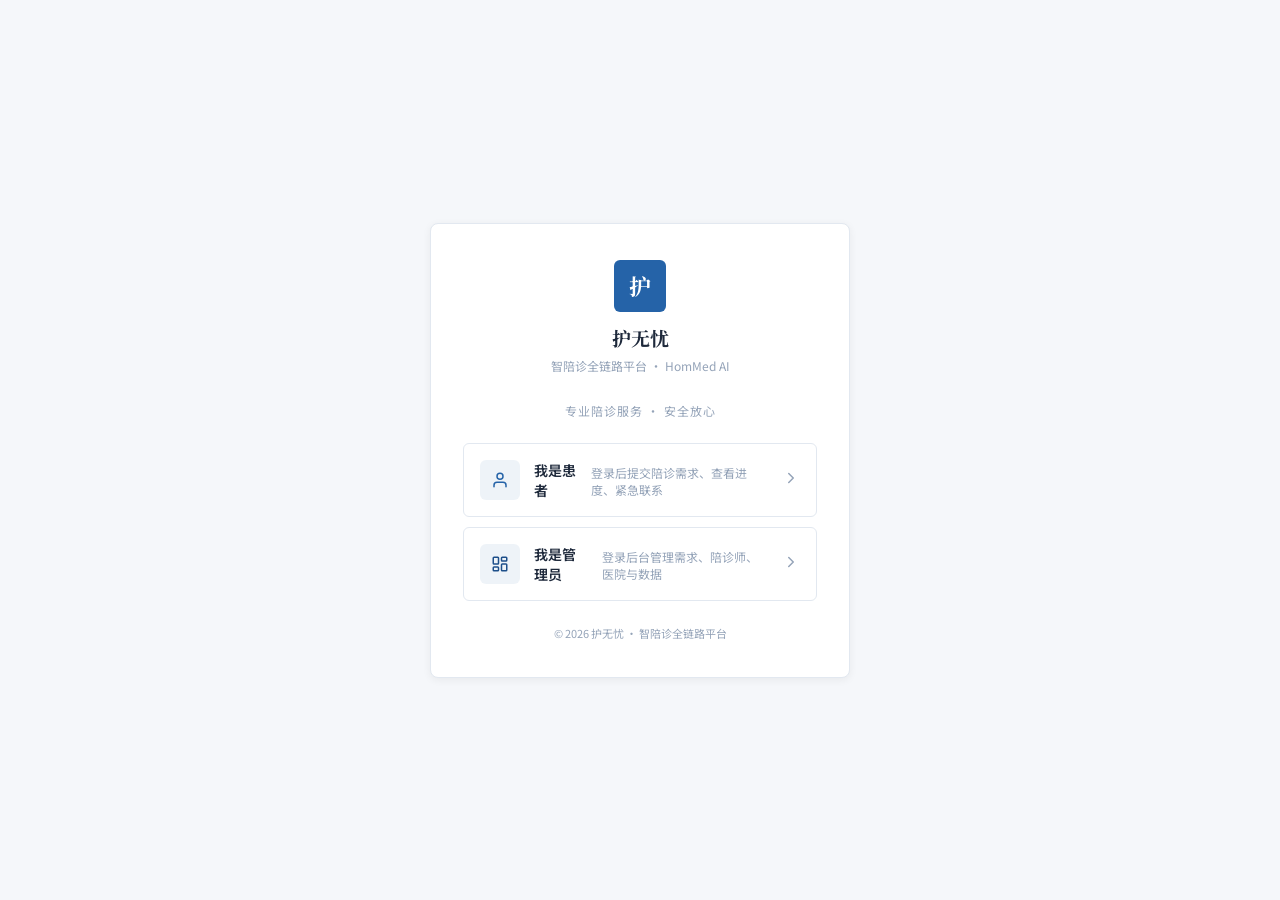
==== commit 0d71dd1e: "feat: 大规模迭代 - 医院介绍+价格管理+图片上传+通知铃铛+AI引导 1. 手机端 viewport 修复    - 加 maximum-scale=1, user-scalable=no 防" ====
--- a/index.html
+++ b/index.html
@@ -2,8 +2,11 @@
 <html lang="zh-CN">
 <head>
 <meta charset="UTF-8" />
-<meta name="viewport" content="width=device-width, initial-scale=1.0" />
-<meta name="theme-color" content="#FF8A3D" />
+<meta name="viewport" content="width=device-width, initial-scale=1.0, maximum-scale=1.0, user-scalable=no, viewport-fit=cover" />
+<meta name="theme-color" content="#2563a8" />
+<meta name="apple-mobile-web-app-capable" content="yes" />
+<meta name="apple-mobile-web-app-status-bar-style" content="default" />
+<meta name="format-detection" content="telephone=no" />
 <title>护无忧 · 智陪诊全链路平台</title>
 <link rel="stylesheet" href="css/style.css" />
 </head>
--- a/css/style.css
+++ b/css/style.css
@@ -1,494 +1,493 @@
-/* ========== 全局变量 ========== */
+/* ========== 全局变量（对齐科研2 SaaS 风格）========== */
+@import url('https://fonts.googleapis.com/css2?family=Noto+Sans+SC:wght@300;400;500;600;700&family=Noto+Serif+SC:wght@400;600;700&display=swap');
+
 :root {
-  --primary: #FF8A3D;
-  --primary-dark: #E65100;
-  --primary-light: #FFE0CC;
-  --secondary: #4A90E2;
-  --secondary-dark: #1565C0;
-  --success: #2E7D32;
-  --danger: #C62828;
-  --warm-bg: #FEF3E1;
-  --bg: #F4F4F4;
-  --card-bg: #FFFFFF;
-  --text-1: #1A1A1A;
-  --text-2: #555;
-  --text-3: #999;
-  --line: #EFEFEF;
-  --shadow: 0 2px 8px rgba(0,0,0,0.06);
-  --shadow-lg: 0 6px 18px rgba(0,0,0,0.1);
-  --radius: 12px;
-  --radius-lg: 16px;
+  --bg-primary: #f5f7fa;
+  --bg-secondary: #ffffff;
+  --bg-tertiary: #eef1f6;
+  --bg-card: #ffffff;
+  --bg-hover: #f0f3f8;
+  --border-color: #e2e8f0;
+  --border-light: #cbd5e1;
+  --text-primary: #1e293b;
+  --text-secondary: #475569;
+  --text-muted: #94a3b8;
+  --accent: #2563a8;
+  --accent-light: #3b6cb5;
+  --accent-bg: rgba(37,99,168,0.08);
+  --accent-deep: #1d4f8a;
+  --status-covered: #15803d;
+  --status-partial: #ca8a04;
+  --status-notfound: #dc2626;
+  --status-pending: #94a3b8;
+  --shadow-sm: 0 1px 2px rgba(0,0,0,0.03);
+  --shadow-md: 0 2px 8px rgba(0,0,0,0.06);
+  --radius: 6px;
+  --radius-lg: 8px;
   --tabbar-h: 56px;
 }
 [hidden] { display: none !important; }
 * { box-sizing: border-box; margin: 0; padding: 0; -webkit-tap-highlight-color: transparent; }
-html, body { height: 100%; font-family: -apple-system, "PingFang SC", "Helvetica Neue", sans-serif; font-size: 14px; color: var(--text-1); background: var(--bg); }
+html, body { height: 100%; font-family: 'Noto Sans SC', -apple-system, BlinkMacSystemFont, sans-serif; font-size: 14px; color: var(--text-primary); background: var(--bg-primary); -webkit-font-smoothing: antialiased; }
+h1, h2, h3, h4 { font-family: 'Noto Serif SC', serif; }
 button, input, select, textarea { font-family: inherit; outline: none; }
 a { color: inherit; text-decoration: none; cursor: pointer; }
 
-/* ========== 登录页 ========== */
-body.loginSelect, body.patientLogin, body.adminLogin { background: linear-gradient(135deg, #FFF7ED 0%, #FEF3E1 50%, #EDF4FE 100%); }
-.login-bg {
-  min-height: 100vh; display: flex; align-items: center; justify-content: center;
-  padding: 20px; position: relative;
-}
-.login-bg::before {
-  content: ''; position: absolute; inset: 0;
-  background:
-    radial-gradient(circle at 20% 30%, rgba(255,138,61,0.15), transparent 40%),
-    radial-gradient(circle at 80% 70%, rgba(74,144,226,0.12), transparent 40%);
-  pointer-events: none;
-}
-.login-wrap {
-  position: relative; z-index: 1; width: 100%; max-width: 420px;
-  background: rgba(255,255,255,0.7); backdrop-filter: blur(20px);
-  border-radius: 24px; padding: 36px 28px; box-shadow: 0 20px 60px rgba(0,0,0,0.08);
-  border: 1px solid rgba(255,255,255,0.6);
-}
-.login-back {
-  position: absolute; top: 20px; left: 20px;
-  color: var(--text-2); font-size: 14px; cursor: pointer;
-  padding: 6px 12px; border-radius: 8px; background: rgba(255,255,255,0.5);
-}
+::-webkit-scrollbar { width: 6px; height: 6px; }
+::-webkit-scrollbar-track { background: var(--bg-tertiary); }
+::-webkit-scrollbar-thumb { background: var(--border-light); border-radius: 3px; }
+::-webkit-scrollbar-thumb:hover { background: var(--text-muted); }
+
+/* ========== 登录页（医疗专业风：纯色背景 + 边框卡片）========== */
+body.loginSelect, body.patientLogin, body.adminLogin { background: var(--bg-primary); }
+.login-bg { min-height: 100vh; display: flex; align-items: center; justify-content: center; padding: 20px; }
+.login-wrap { position: relative; width: 100%; max-width: 420px; background: var(--bg-secondary); border: 1px solid var(--border-color); border-radius: var(--radius-lg); padding: 36px 32px; box-shadow: var(--shadow-md); }
+.login-back { position: absolute; top: 16px; left: 16px; color: var(--text-secondary); font-size: 13px; cursor: pointer; padding: 6px 12px; border-radius: var(--radius); background: var(--bg-tertiary); display: flex; align-items: center; gap: 4px; }
 .login-brand { text-align: center; margin-bottom: 28px; }
-.lb-logo {
-  width: 64px; height: 64px; border-radius: 18px; margin: 0 auto 12px;
-  background: linear-gradient(135deg, var(--primary), var(--primary-dark));
-  color: #fff; display: flex; align-items: center; justify-content: center;
-  font-size: 28px; font-weight: 800; box-shadow: 0 8px 20px rgba(255,107,53,0.4);
-}
-.lb-logo-admin { background: linear-gradient(135deg, #4A90E2, #1565C0); box-shadow: 0 8px 20px rgba(21,101,192,0.4); }
-.lb-name { font-size: 22px; font-weight: 800; }
-.lb-sub { font-size: 12px; color: var(--text-3); margin-top: 4px; }
-.login-slogan {
-  text-align: center; font-size: 14px; color: var(--primary-dark);
-  margin-bottom: 24px; letter-spacing: 2px;
-}
-.role-cards { display: flex; flex-direction: column; gap: 12px; }
-.role-card {
-  display: flex; align-items: center; gap: 14px; padding: 18px;
-  background: #fff; border-radius: 16px; cursor: pointer;
-  border: 2px solid transparent; transition: all .2s;
-  box-shadow: 0 4px 12px rgba(0,0,0,0.04);
-}
-.role-card:hover { transform: translateY(-2px); box-shadow: 0 8px 20px rgba(0,0,0,0.08); }
-.role-card-patient:hover { border-color: var(--primary); }
-.role-card-admin:hover { border-color: var(--secondary); }
-.rc-icon { font-size: 32px; }
-.rc-title { font-size: 16px; font-weight: 700; }
-.rc-desc { font-size: 12px; color: var(--text-3); margin-top: 3px; }
-.rc-arrow { margin-left: auto; font-size: 22px; color: var(--text-3); }
-.login-foot { text-align: center; font-size: 11px; color: var(--text-3); margin-top: 24px; }
+.lb-logo { width: 52px; height: 52px; border-radius: var(--radius); margin: 0 auto 12px; background: var(--accent); color: #fff; display: flex; align-items: center; justify-content: center; font-size: 22px; font-weight: 700; font-family: 'Noto Serif SC', serif; }
+.lb-logo-admin { background: var(--accent-deep); }
+.lb-name { font-size: 19px; font-weight: 700; font-family: 'Noto Serif SC', serif; color: var(--text-primary); }
+.lb-sub { font-size: 12px; color: var(--text-muted); margin-top: 6px; }
+.login-slogan { text-align: center; font-size: 12px; color: var(--text-muted); margin-bottom: 24px; letter-spacing: 1px; }
+.role-cards { display: flex; flex-direction: column; gap: 10px; }
+.role-card { display: flex; align-items: center; gap: 14px; padding: 16px; background: var(--bg-secondary); border-radius: var(--radius); cursor: pointer; border: 1px solid var(--border-color); transition: all .15s; }
+.role-card:hover { border-color: var(--accent); background: var(--bg-hover); }
+.rc-icon { width: 40px; height: 40px; border-radius: var(--radius); display: flex; align-items: center; justify-content: center; flex-shrink: 0; }
+.role-card-patient .rc-icon { background: var(--accent-bg); color: var(--accent); }
+.role-card-admin .rc-icon { background: var(--accent-bg); color: var(--accent-deep); }
+.rc-title { font-size: 14px; font-weight: 600; color: var(--text-primary); }
+.rc-desc { font-size: 12px; color: var(--text-muted); margin-top: 3px; }
+.rc-arrow { margin-left: auto; color: var(--text-muted); }
+.login-foot { text-align: center; font-size: 11px; color: var(--text-muted); margin-top: 24px; }
 
 .login-form { margin-top: 8px; }
-.form-group { margin-bottom: 14px; }
-.fg-label { font-size: 13px; font-weight: 600; color: var(--text-2); margin-bottom: 6px; }
-.fg-input {
-  width: 100%; padding: 12px 14px; border: 1px solid var(--line);
-  border-radius: 10px; font-size: 14px; background: #fff;
-}
-.fg-input:focus { border-color: var(--primary); }
-.fg-select {
-  width: 100%; padding: 12px 14px; border: 1px solid var(--line);
-  border-radius: 10px; font-size: 14px; background: #fff; appearance: none;
-  background-image: url("data:image/svg+xml,%3Csvg xmlns='http://www.w3.org/2000/svg' width='12' height='12' viewBox='0 0 12 12'%3E%3Cpath fill='%23999' d='M6 8L2 4h8z'/%3E%3C/svg%3E");
-  background-repeat: no-repeat; background-position: right 14px center;
-}
+.form-group { margin-bottom: 16px; }
+.fg-label { font-size: 13px; font-weight: 500; color: var(--text-secondary); margin-bottom: 6px; display: flex; align-items: center; gap: 4px; }
+.fg-input { width: 100%; padding: 10px 12px; border: 1px solid var(--border-color); border-radius: var(--radius); font-size: 14px; background: var(--bg-primary); color: var(--text-primary); transition: all .2s; }
+.fg-input:focus { border-color: var(--accent); box-shadow: 0 0 0 2px rgba(59,108,181,0.15); background: #fff; }
+.fg-input::placeholder { color: var(--text-muted); }
+.fg-select { width: 100%; padding: 10px 12px; border: 1px solid var(--border-color); border-radius: var(--radius); font-size: 14px; background: var(--bg-primary); appearance: none; background-image: url("data:image/svg+xml,%3Csvg xmlns='http://www.w3.org/2000/svg' width='12' height='12' viewBox='0 0 12 12'%3E%3Cpath fill='%2394a3b8' d='M6 8L2 4h8z'/%3E%3C/svg%3E"); background-repeat: no-repeat; background-position: right 12px center; }
 .fg-options { display: grid; grid-template-columns: repeat(2, 1fr); gap: 8px; }
-.fg-option { padding: 12px; border: 2px solid var(--line); border-radius: 10px; background: #fff; text-align: center; cursor: pointer; }
-.fg-option.sel { border-color: var(--primary); background: var(--warm-bg); }
-.fo-sub { font-size: 11px; color: var(--text-3); margin-top: 4px; }
+.fg-option { padding: 10px; border: 1px solid var(--border-color); border-radius: var(--radius); background: #fff; text-align: center; cursor: pointer; font-size: 13px; }
+.fg-option.sel { border-color: var(--accent); background: var(--accent-bg); color: var(--accent); }
+.fo-sub { font-size: 11px; color: var(--text-muted); margin-top: 4px; }
 .code-row { display: flex; gap: 8px; }
 .code-row .fg-input { flex: 1; }
-.code-btn {
-  white-space: nowrap; padding: 0 14px; border: 1px solid var(--primary);
-  background: var(--warm-bg); color: var(--primary-dark);
-  border-radius: 10px; font-size: 12px; cursor: pointer;
-}
-.code-btn:disabled { color: var(--text-3); border-color: var(--line); background: #f5f5f5; }
-
-.btn {
-  width: 100%; padding: 12px 16px; border: none; border-radius: 10px;
-  background: var(--primary); color: #fff; font-size: 14px; font-weight: 600;
-  cursor: pointer; transition: opacity .15s;
-}
-.btn:active { opacity: 0.85; }
-.btn-outline { background: #fff; color: var(--text-2); border: 1px solid var(--line); }
-.btn-outline:active { background: var(--bg); }
-.btn-sm { width: auto; padding: 6px 12px; font-size: 12px; font-weight: 500; }
-.btn-link { background: none; border: none; color: var(--primary-dark); cursor: pointer; font-size: 13px; padding: 4px 8px; }
-
-.btn-login {
-  background: linear-gradient(135deg, var(--primary), var(--primary-dark));
-  height: 44px; font-size: 15px; letter-spacing: 4px;
-  box-shadow: 0 6px 16px rgba(255,107,53,0.3);
-}
-.btn-login-admin { background: linear-gradient(135deg, #4A90E2, #1565C0); box-shadow: 0 6px 16px rgba(21,101,192,0.3); }
-.login-tip {
-  display: flex; gap: 8px; align-items: center; margin-top: 16px;
-  padding: 10px; background: rgba(255,255,255,0.6); border-radius: 8px;
-  font-size: 11px; color: var(--text-2);
-}
-.ai-icon-sm {
-  width: 22px; height: 22px; border-radius: 6px; flex-shrink: 0;
-  background: linear-gradient(135deg, var(--primary), var(--primary-dark));
-  color: #fff; display: flex; align-items: center; justify-content: center;
-  font-size: 10px; font-weight: 800;
-}
+.code-btn { white-space: nowrap; padding: 0 14px; border: 1px solid var(--accent); background: var(--accent-bg); color: var(--accent); border-radius: var(--radius); font-size: 12px; cursor: pointer; }
+.code-btn:disabled { color: var(--text-muted); border-color: var(--border-color); background: var(--bg-tertiary); }
+
+.btn { width: 100%; padding: 10px 16px; border: none; border-radius: var(--radius); background: var(--accent); color: #fff; font-size: 14px; font-weight: 500; cursor: pointer; transition: all .2s; display: inline-flex; align-items: center; justify-content: center; gap: 6px; }
+.btn:hover { background: var(--accent-light); box-shadow: 0 2px 8px rgba(59,108,181,0.25); }
+.btn:active { transform: scale(0.99); }
+.btn-outline { background: transparent; color: var(--text-secondary); border: 1px solid var(--border-color); }
+.btn-outline:hover { background: var(--bg-hover); color: var(--text-primary); border-color: var(--border-light); box-shadow: none; }
+.btn-sm { width: auto; padding: 6px 12px; font-size: 12px; }
+.btn-link { background: none; border: none; color: var(--accent); cursor: pointer; font-size: 13px; padding: 4px 8px; }
+.btn-link:hover { text-decoration: underline; }
+.btn-danger { background: var(--status-notfound); }
+.btn-login { height: 44px; font-size: 15px; letter-spacing: 4px; margin-top: 4px; }
+.login-tip { display: flex; gap: 8px; align-items: center; margin-top: 16px; padding: 10px; background: var(--bg-tertiary); border-radius: var(--radius); font-size: 11px; color: var(--text-secondary); }
+.ai-icon-sm { width: 22px; height: 22px; border-radius: 6px; flex-shrink: 0; background: var(--accent); color: #fff; display: flex; align-items: center; justify-content: center; font-size: 10px; font-weight: 700; }
 
 /* ========== 患者端（手机壳）========== */
-body.patient { background: linear-gradient(135deg, #FFE9D6, #EDF4FE); display: flex; justify-content: center; }
-#phone-frame {
-  width: 100%; max-width: 420px; min-height: 100vh;
-  background: var(--bg); position: relative;
-  box-shadow: 0 0 40px rgba(0,0,0,0.08);
-}
-@media (min-width: 480px) {
-  #phone-frame { border-radius: 28px; overflow: hidden; margin: 20px 0; min-height: calc(100vh - 40px); }
+/* 手机端：占满全屏；PC 端：居中显示手机壳，两侧留灰底 */
+body.patient { background: var(--bg-tertiary); display: flex; justify-content: center; }
+#phone-frame { width: 100%; max-width: 100%; min-height: 100vh; background: var(--bg-primary); position: relative; box-shadow: none; }
+@media (min-width: 768px) {
+  body.patient { padding: 24px 0; }
+  #phone-frame { max-width: 420px; min-height: calc(100vh - 48px); border-radius: 24px; overflow: hidden; box-shadow: 0 8px 40px rgba(0,0,0,0.12); border: 1px solid var(--border-color); }
+  .tabbar { border-radius: 0 0 24px 24px; }
 }
 #app { display: flex; flex-direction: column; min-height: 100vh; }
-.role-bar {
-  display: flex; align-items: center; justify-content: space-between;
-  padding: 12px 16px; background: #fff; box-shadow: 0 1px 3px rgba(0,0,0,0.04);
-}
-.role-brand { display: flex; align-items: center; gap: 8px; }
-.brand-logo {
-  width: 32px; height: 32px; border-radius: 8px;
-  background: linear-gradient(135deg, var(--primary), var(--primary-dark));
-  color: #fff; display: flex; align-items: center; justify-content: center;
-  font-weight: 800;
-}
-.brand-name { font-size: 14px; font-weight: 700; }
-.brand-sub { font-size: 9px; color: var(--text-3); }
-.role-btn {
-  padding: 6px 14px; border: 1px solid var(--line); background: #fff;
-  border-radius: 16px; font-size: 12px; cursor: pointer;
-}
-.screen { flex: 1; padding: 14px; padding-bottom: calc(var(--tabbar-h) + 14px); overflow-y: auto; }
+.role-bar { display: flex; align-items: center; justify-content: space-between; padding: 12px 16px; background: var(--bg-secondary); border-bottom: 1px solid var(--border-color); }
+.role-brand { display: flex; align-items: center; gap: 10px; }
+.brand-logo { width: 32px; height: 32px; border-radius: var(--radius); background: var(--accent); color: #fff; display: flex; align-items: center; justify-content: center; font-weight: 700; font-family: 'Noto Serif SC', serif; }
+.brand-name { font-size: 14px; font-weight: 600; color: var(--text-primary); }
+.brand-sub { font-size: 9px; color: var(--text-muted); }
+.role-btn { padding: 6px 14px; border: 1px solid var(--border-color); background: #fff; border-radius: 16px; font-size: 12px; cursor: pointer; color: var(--text-secondary); }
+.screen { flex: 1; padding: 16px; padding-bottom: calc(var(--tabbar-h) + 16px); overflow-y: auto; }
 .fade-in { animation: fadeIn .25s ease; }
-@keyframes fadeIn { from { opacity: 0; transform: translateY(6px); } to { opacity: 1; transform: none; } }
-
-.tabbar {
-  position: fixed; bottom: 0; left: 0; right: 0;
-  max-width: 420px; margin: 0 auto; height: var(--tabbar-h);
-  background: #fff; display: flex; border-top: 1px solid var(--line);
-  z-index: 50;
-}
-.tabbar button {
-  flex: 1; border: none; background: none; display: flex; flex-direction: column;
-  align-items: center; justify-content: center; gap: 2px;
-  font-size: 11px; color: var(--text-3); cursor: pointer;
-}
-.tabbar button.active { color: var(--primary-dark); }
-.tab-icon { font-size: 18px; }
-
-/* 患者端组件 */
-.hero-card {
-  background: linear-gradient(135deg, #FF8A3D 0%, #FF6B35 100%);
-  color: #fff; border-radius: var(--radius-lg); padding: 16px; margin-bottom: 14px;
-  box-shadow: 0 6px 18px rgba(255,107,53,0.25);
-}
-.hero-greet { font-size: 17px; font-weight: 700; }
-.hero-weather { font-size: 12px; opacity: 0.95; margin-top: 4px; display: flex; align-items: center; gap: 4px; }
-.ai-entry {
-  display: flex; align-items: center; gap: 14px;
-  background: linear-gradient(135deg, #FF8A3D 0%, #FF6B35 100%);
-  border-radius: var(--radius-lg); padding: 16px; margin-bottom: 14px;
-  color: #fff; box-shadow: 0 6px 18px rgba(255,107,53,0.3); cursor: pointer;
-}
-.ai-entry:active { transform: scale(0.98); }
-.ai-orb {
-  width: 48px; height: 48px; border-radius: 50%;
-  background: rgba(255,255,255,0.25); border: 2px solid rgba(255,255,255,0.5);
-  display: flex; align-items: center; justify-content: center;
-  font-weight: 800; font-size: 18px; animation: pulse 2s infinite;
-}
-@keyframes pulse { 0%,100%{box-shadow:0 0 0 0 rgba(255,255,255,0.4);} 50%{box-shadow:0 0 0 8px rgba(255,255,255,0);} }
+@keyframes fadeIn { from { opacity: 0; transform: translateY(4px); } to { opacity: 1; transform: none; } }
+
+.tabbar { position: fixed; bottom: 0; left: 0; right: 0; max-width: 420px; margin: 0 auto; height: var(--tabbar-h); background: var(--bg-secondary); display: flex; border-top: 1px solid var(--border-color); z-index: 50; }
+.tabbar button { flex: 1; border: none; background: none; display: flex; flex-direction: column; align-items: center; justify-content: center; gap: 2px; font-size: 11px; color: var(--text-muted); cursor: pointer; padding: 4px 0; }
+.tabbar button.active { color: var(--accent); }
+.tabbar button.active svg { stroke: var(--accent); }
+.tabbar button svg { width: 20px; height: 20px; stroke: var(--text-muted); stroke-width: 2; fill: none; stroke-linecap: round; stroke-linejoin: round; }
+.tabbar button.active svg { stroke: var(--accent); }
+.tab-icon { display: flex; }
+
+/* 患者端组件 - 医疗专业风 */
+.hero-card { background: var(--bg-secondary); color: var(--text-primary); border-radius: var(--radius); padding: 14px; margin-bottom: 12px; border: 1px solid var(--border-color); border-left: 3px solid var(--accent); }
+.hero-greet { font-size: 16px; font-weight: 600; color: var(--text-primary); }
+.hero-weather { font-size: 12px; color: var(--text-muted); margin-top: 6px; display: flex; align-items: center; gap: 4px; }
+
+.ai-entry { display: flex; align-items: center; gap: 12px; background: var(--bg-secondary); border: 1px solid var(--accent); border-radius: var(--radius); padding: 14px; margin-bottom: 12px; color: var(--text-primary); cursor: pointer; transition: all .15s; }
+.ai-entry:active { background: var(--bg-hover); }
+.ai-orb { width: 40px; height: 40px; border-radius: var(--radius); background: var(--accent); color: #fff; display: flex; align-items: center; justify-content: center; font-weight: 700; font-size: 13px; flex-shrink: 0; }
+.ai-orb svg { width: 20px; height: 20px; stroke: #fff; stroke-width: 2; fill: none; stroke-linecap: round; stroke-linejoin: round; }
 .ai-entry-text { flex: 1; }
-.ai-entry-title { font-size: 15px; font-weight: 700; }
-.ai-entry-sub { font-size: 11px; opacity: 0.9; margin-top: 2px; }
-.ai-entry-arrow { font-size: 22px; opacity: 0.8; }
-
-.today-card { background: #fff; border-radius: var(--radius-lg); padding: 14px; margin-bottom: 14px; box-shadow: var(--shadow); }
+.ai-entry-title { font-size: 14px; font-weight: 600; color: var(--text-primary); }
+.ai-entry-sub { font-size: 11px; color: var(--text-muted); margin-top: 2px; }
+.ai-entry-arrow { color: var(--accent); }
+
+.today-card { background: var(--bg-card); border-radius: var(--radius); padding: 14px; margin-bottom: 12px; border: 1px solid var(--border-color); }
 .today-card.today-empty { text-align: center; padding: 24px 14px; }
 .tc-head { display: flex; justify-content: space-between; align-items: center; }
-.tc-badge { font-size: 11px; font-weight: 600; padding: 3px 8px; border-radius: 6px; }
-.tc-badge.serving { background: #E8F5E9; color: #2E7D32; }
-.tc-badge.accepted { background: #E3F2FD; color: #1565C0; }
-.tc-time { font-size: 11px; color: var(--text-3); }
-.tc-title { font-size: 14px; font-weight: 700; margin: 8px 0 10px; }
-.tc-escort { display: flex; align-items: center; gap: 10px; padding: 10px; background: var(--warm-bg); border-radius: 10px; }
-.tc-avatar { width: 36px; height: 36px; border-radius: 50%; background: var(--primary); color: #fff; display: flex; align-items: center; justify-content: center; font-weight: 700; font-size: 14px; }
-.tc-call { margin-left: auto; background: #fff; color: var(--primary-dark); padding: 6px 12px; border-radius: 8px; font-size: 12px; font-weight: 600; text-decoration: none; }
-
-.sos-row { display: flex; gap: 10px; margin-bottom: 14px; }
-.sos-btn { flex: 1; display: flex; flex-direction: column; align-items: center; gap: 4px; padding: 14px; border: none; border-radius: 14px; cursor: pointer; color: #fff; background: linear-gradient(135deg,#FF5252,#E53935); box-shadow: 0 4px 12px rgba(229,57,53,0.3); }
-.sos-btn.sos-2 { background: linear-gradient(135deg,#42A5F5,#1E88E5); box-shadow: 0 4px 12px rgba(30,136,229,0.3); }
-.sos-icon { font-size: 20px; }
-.slogan-bar { text-align: center; font-size: 11px; color: var(--text-3); padding: 8px 0; letter-spacing: 1px; }
-
-.page-head { margin-bottom: 14px; }
-.page-head h2 { font-size: 18px; font-weight: 800; }
-.page-head > div { margin-top: 4px; font-size: 11px; color: var(--text-3); }
-.card { background: #fff; border-radius: var(--radius-lg); padding: 14px; margin-bottom: 12px; box-shadow: var(--shadow); }
-.card-title { font-size: 14px; font-weight: 700; margin-bottom: 10px; }
-.pb-row { display: flex; justify-content: space-between; align-items: center; padding: 8px 0; border-bottom: 1px solid var(--line); font-size: 13px; }
+.tc-badge { font-size: 11px; font-weight: 500; padding: 3px 8px; border-radius: 4px; }
+.tc-badge.serving { background: rgba(21,128,61,0.08); color: var(--status-covered); border: 1px solid rgba(21,128,61,0.2); }
+.tc-badge.accepted { background: var(--accent-bg); color: var(--accent); border: 1px solid rgba(37,99,168,0.2); }
+.tc-time { font-size: 11px; color: var(--text-muted); }
+.tc-title { font-size: 14px; font-weight: 600; margin: 8px 0 10px; color: var(--text-primary); }
+.tc-escort { display: flex; align-items: center; gap: 10px; padding: 10px; background: var(--bg-tertiary); border-radius: var(--radius); }
+.tc-avatar { width: 36px; height: 36px; border-radius: 50%; background: var(--accent); color: #fff; display: flex; align-items: center; justify-content: center; font-weight: 600; font-size: 14px; }
+.tc-call { margin-left: auto; background: #fff; color: var(--accent); padding: 6px 12px; border-radius: var(--radius); font-size: 12px; font-weight: 500; text-decoration: none; border: 1px solid var(--border-color); }
+
+.sos-row { display: flex; gap: 10px; margin-bottom: 12px; }
+.sos-btn { flex: 1; display: flex; flex-direction: column; align-items: center; gap: 4px; padding: 12px; border: 1px solid var(--border-color); border-radius: var(--radius); cursor: pointer; background: var(--bg-card); color: var(--text-secondary); font-size: 12px; font-weight: 500; }
+.sos-btn .sos-icon { width: 28px; height: 28px; border-radius: var(--radius); display: flex; align-items: center; justify-content: center; }
+.sos-btn.sos-urgent .sos-icon { background: rgba(220,38,38,0.08); color: var(--status-notfound); }
+.sos-btn.sos-call .sos-icon { background: var(--accent-bg); color: var(--accent); }
+.slogan-bar { text-align: center; font-size: 11px; color: var(--text-muted); padding: 8px 0; letter-spacing: 1px; }
+
+.page-head { margin-bottom: 16px; }
+.page-head h2 { font-size: 20px; font-weight: 700; color: var(--text-primary); }
+.page-head > div { margin-top: 4px; font-size: 12px; color: var(--text-muted); }
+.card { background: var(--bg-card); border-radius: var(--radius); padding: 16px; margin-bottom: 12px; border: 1px solid var(--border-color); }
+.card-title { font-size: 14px; font-weight: 600; margin-bottom: 12px; color: var(--text-primary); display: flex; align-items: center; gap: 6px; }
+.card-title svg { width: 16px; height: 16px; stroke: var(--accent); stroke-width: 2; fill: none; stroke-linecap: round; stroke-linejoin: round; flex-shrink: 0; }
+.pb-row { display: flex; justify-content: space-between; align-items: center; padding: 8px 0; border-bottom: 1px solid var(--border-color); font-size: 13px; }
 .pb-row:last-child { border-bottom: none; }
-.pb-label { color: var(--text-3); }
-.pb-value { font-weight: 500; text-align: right; }
+.pb-label { color: var(--text-muted); }
+.pb-value { font-weight: 500; text-align: right; color: var(--text-primary); }
 
 .section-title { display: flex; justify-content: space-between; align-items: center; margin: 16px 0 10px; }
-.section-title h3 { font-size: 14px; font-weight: 700; }
-.section-title .more { font-size: 12px; color: var(--text-3); cursor: pointer; }
-
-.status-badge { display: inline-flex; align-items: center; padding: 3px 8px; border-radius: 6px; font-size: 11px; font-weight: 600; white-space: nowrap; }
-.status-badge.pending { background: #FFF3E0; color: #E65100; }
-.status-badge.accepted { background: #E3F2FD; color: #1565C0; }
-.status-badge.serving { background: #E8F5E9; color: #2E7D32; }
-.status-badge.done { background: #F5F5F5; color: #666; }
-.status-badge.cancelled { background: #FFEBEE; color: #C62828; }
+.section-title h3 { font-size: 14px; font-weight: 600; }
+.section-title .more { font-size: 12px; color: var(--accent); cursor: pointer; }
+
+.status-badge { display: inline-flex; align-items: center; padding: 3px 8px; border-radius: 4px; font-size: 11px; font-weight: 500; white-space: nowrap; }
+.status-badge.pending { background: rgba(196,146,46,0.08); color: var(--status-partial); border: 1px solid rgba(196,146,46,0.2); }
+.status-badge.accepted { background: var(--accent-bg); color: var(--accent); border: 1px solid rgba(59,108,181,0.2); }
+.status-badge.serving { background: rgba(22,163,74,0.08); color: var(--status-covered); border: 1px solid rgba(22,163,74,0.2); }
+.status-badge.done { background: rgba(148,163,184,0.08); color: var(--status-pending); border: 1px solid rgba(148,163,184,0.2); }
+.status-badge.cancelled { background: rgba(220,38,38,0.08); color: var(--status-notfound); border: 1px solid rgba(220,38,38,0.2); }
 
 .tag { display: inline-block; padding: 2px 8px; border-radius: 4px; font-size: 11px; margin-right: 4px; }
-.tag-gray { background: #F5F5F5; color: #666; }
-.tag-orange { background: #FFF3E0; color: #E65100; }
-.tag-blue { background: #E3F2FD; color: #1565C0; }
-.tag-red { background: #FFEBEE; color: #C62828; }
-.tag-success { background: #E8F5E9; color: #2E7D32; }
+.tag-gray { background: var(--bg-tertiary); color: var(--text-secondary); }
+.tag-orange { background: rgba(196,146,46,0.08); color: var(--warm); border: 1px solid rgba(196,146,46,0.15); }
+.tag-blue { background: var(--accent-bg); color: var(--accent); border: 1px solid rgba(59,108,181,0.15); }
+.tag-red { background: rgba(220,38,38,0.08); color: var(--status-notfound); border: 1px solid rgba(220,38,38,0.15); }
+.tag-success { background: rgba(22,163,74,0.08); color: var(--status-covered); border: 1px solid rgba(22,163,74,0.15); }
 
 .step-bar { display: flex; gap: 6px; }
-.step-bar .step { flex: 1; height: 5px; border-radius: 3px; background: #EFEFEF; transition: background .2s; }
-.step-bar .step.done { background: var(--primary); }
-.step-bar .step.active { background: var(--primary-dark); animation: blink 1.2s infinite; }
-@keyframes blink { 0%,100%{opacity:1;} 50%{opacity:0.5;} }
-
-.empty { text-align: center; padding: 40px 14px; color: var(--text-3); font-size: 13px; }
-.empty .em-icon { font-size: 36px; margin-bottom: 8px; }
-.empty-inline { text-align: center; padding: 20px; color: var(--text-3); font-size: 12px; }
-
-.ai-tip { display: flex; gap: 10px; align-items: flex-start; background: var(--warm-bg); border-radius: 10px; padding: 10px; margin: 10px 0; }
-.ai-tip .ai-icon { width: 28px; height: 28px; border-radius: 8px; flex-shrink: 0; background: linear-gradient(135deg, var(--primary), var(--primary-dark)); color: #fff; display: flex; align-items: center; justify-content: center; font-size: 11px; font-weight: 800; }
+.step-bar .step { flex: 1; height: 4px; border-radius: 2px; background: var(--bg-tertiary); transition: background .2s; }
+.step-bar .step.done { background: var(--accent); }
+.step-bar .step.active { background: var(--accent-light); }
+
+.empty { text-align: center; padding: 40px 14px; color: var(--text-muted); font-size: 13px; }
+.empty .em-icon { font-size: 36px; margin-bottom: 8px; opacity: 0.5; }
+.empty .em-icon svg { width: 40px; height: 40px; stroke: var(--text-muted); stroke-width: 1.5; fill: none; stroke-linecap: round; stroke-linejoin: round; }
+.empty-inline { text-align: center; padding: 20px; color: var(--text-muted); font-size: 12px; }
+
+/* 订单详情页 */
+.order-page { min-height: 100%; }
+.order-header { display: flex; align-items: center; gap: 8px; margin-bottom: 12px; }
+.order-header h2 { font-size: 16px; font-weight: 600; }
+.oh-back { cursor: pointer; color: var(--accent); display: flex; align-items: center; padding: 4px; }
+.oh-back svg { width: 20px; height: 20px; stroke: var(--accent); stroke-width: 2; fill: none; stroke-linecap: round; stroke-linejoin: round; }
+
+.ai-tip { display: flex; gap: 10px; align-items: flex-start; background: var(--accent-bg); border-radius: var(--radius); padding: 10px; margin: 10px 0; border: 1px solid rgba(59,108,181,0.1); }
+.ai-tip .ai-icon { width: 24px; height: 24px; border-radius: 6px; flex-shrink: 0; background: var(--accent); color: #fff; display: flex; align-items: center; justify-content: center; font-size: 10px; font-weight: 700; }
 .ai-tip .ai-content { flex: 1; }
-.ai-tip .ai-title { font-size: 12px; font-weight: 700; }
-.ai-tip .ai-text { font-size: 11px; color: var(--text-2); margin-top: 3px; line-height: 1.5; }
+.ai-tip .ai-title { font-size: 12px; font-weight: 600; display: flex; align-items: center; gap: 4px; }
+.ai-tip .ai-title svg { width: 14px; height: 14px; stroke: var(--accent); stroke-width: 2; fill: none; stroke-linecap: round; stroke-linejoin: round; }
+.ai-tip .ai-text { font-size: 11px; color: var(--text-secondary); margin-top: 3px; line-height: 1.5; }
+
+/* AI 消息中的动作链接（按钮样式）*/
+.ai-action-link { display: inline-block; margin-top: 8px; padding: 8px 16px; background: var(--accent); color: #fff !important; text-decoration: none; border-radius: var(--radius); font-size: 13px; font-weight: 500; cursor: pointer; transition: background .15s; }
+.ai-action-link:hover { background: var(--accent-deep); }
+
+/* 通知面板 */
+.notify-panel { position: absolute; top: calc(100% + 8px); right: 0; width: 340px; max-height: 420px; overflow-y: auto; background: var(--bg-secondary); border: 1px solid var(--border-color); border-radius: var(--radius-lg); box-shadow: 0 8px 32px rgba(0,0,0,0.12); z-index: 100; }
+.notify-panel-head { display: flex; justify-content: space-between; align-items: center; padding: 12px 16px; border-bottom: 1px solid var(--border-color); }
+.notify-panel-head h4 { font-size: 14px; font-weight: 600; }
+.notify-item { display: flex; gap: 10px; padding: 12px 16px; border-bottom: 1px solid var(--border-color); cursor: pointer; }
+.notify-item:hover { background: var(--bg-hover); }
+.notify-item.unread { background: var(--accent-bg); }
+.notify-item.unread .notify-dot { background: var(--status-notfound); }
+.notify-dot { width: 8px; height: 8px; border-radius: 50%; background: transparent; flex-shrink: 0; margin-top: 5px; }
+.notify-item-text { font-size: 13px; color: var(--text-primary); line-height: 1.5; }
+.notify-item-time { font-size: 11px; color: var(--text-muted); margin-top: 2px; }
+
+/* 患者端上传组件 */
+.upload-box { width: 80px; height: 80px; border: 2px dashed var(--border-color); border-radius: var(--radius); display: flex; align-items: center; justify-content: center; cursor: pointer; position: relative; overflow: hidden; transition: border-color .15s; }
+.upload-box:hover { border-color: var(--accent); }
+.upload-box.has-img { border-style: solid; border-color: var(--accent); }
+.upload-box img { width: 100%; height: 100%; object-fit: cover; }
+.upload-box .up-icon { font-size: 22px; color: var(--text-muted); }
+.up-grid { display: grid; grid-template-columns: repeat(3, 1fr); gap: 8px; }
+.up-thumb { position: relative; aspect-ratio: 1; border-radius: var(--radius); overflow: hidden; }
+.up-thumb img { width: 100%; height: 100%; object-fit: cover; }
+.up-del { position: absolute; top: 4px; right: 4px; width: 18px; height: 18px; background: rgba(0,0,0,0.6); color: #fff; border-radius: 50%; display: flex; align-items: center; justify-content: center; font-size: 12px; cursor: pointer; border: none; }
+
+/* 开关 */
+.toggle-row { display: flex; align-items: center; gap: 8px; margin-bottom: 10px; }
+.switch { position: relative; display: inline-block; width: 40px; height: 22px; }
+.switch input { opacity: 0; width: 0; height: 0; }
+.switch-slider { position: absolute; cursor: pointer; inset: 0; background: var(--border-color); border-radius: 22px; transition: .2s; }
+.switch-slider:before { content: ""; position: absolute; height: 18px; width: 18px; left: 2px; top: 2px; background: #fff; border-radius: 50%; transition: .2s; }
+.switch input:checked + .switch-slider { background: var(--accent); }
+.switch input:checked + .switch-slider:before { transform: translateX(18px); }
+
+/* 星级评价选择器 */
+.star-picker { display: flex; gap: 6px; }
+.sp-star { font-size: 28px; color: #cbd5e1; cursor: pointer; transition: color .15s; user-select: none; }
+.sp-star.active { color: #eab308; }
+.sp-star:hover { color: #eab308; }
 
 .profile-head { text-align: center; padding: 20px 0 16px; }
-.ph-avatar { width: 72px; height: 72px; border-radius: 50%; margin: 0 auto 10px; background: linear-gradient(135deg, var(--primary), var(--primary-dark)); color: #fff; display: flex; align-items: center; justify-content: center; font-size: 30px; font-weight: 700; }
-.ph-name { font-size: 18px; font-weight: 700; }
-.ph-sub { font-size: 12px; color: var(--text-3); margin-top: 4px; }
-.config-row { display: flex; align-items: center; gap: 8px; padding: 12px 0; border-bottom: 1px solid var(--line); }
+.ph-avatar { width: 64px; height: 64px; border-radius: 50%; margin: 0 auto 10px; background: var(--accent); color: #fff; display: flex; align-items: center; justify-content: center; font-size: 26px; font-weight: 700; }
+.ph-name { font-size: 17px; font-weight: 600; }
+.ph-sub { font-size: 12px; color: var(--text-muted); margin-top: 4px; }
+.config-row { display: flex; align-items: center; gap: 8px; padding: 12px 0; border-bottom: 1px solid var(--border-color); cursor: pointer; }
 .config-row:last-child { border-bottom: none; }
+.config-row:hover { background: var(--bg-hover); margin: 0 -16px; padding: 12px 16px; }
 .config-row .cr-label { flex: 1; font-size: 14px; }
-.config-row .cr-val { font-size: 12px; color: var(--text-3); }
-
-/* AI 悬浮球 + 面板 */
-.ai-float { position: fixed; right: 16px; bottom: calc(var(--tabbar-h) + 16px); width: 56px; height: 56px; border-radius: 50%; background: linear-gradient(135deg, var(--primary), var(--primary-dark)); color: #fff; display: flex; align-items: center; justify-content: center; cursor: pointer; box-shadow: 0 6px 18px rgba(255,107,53,0.4); z-index: 100; }
-.ai-float-ball { font-weight: 800; font-size: 16px; }
-.ai-panel { position: fixed; left: 8px; right: 8px; bottom: calc(var(--tabbar-h) + 8px); max-width: 404px; margin: 0 auto; background: #fff; border-radius: 16px; box-shadow: 0 -4px 24px rgba(0,0,0,0.12); z-index: 101; display: flex; flex-direction: column; max-height: 70vh; }
-.ai-panel-head { display: flex; justify-content: space-between; align-items: center; padding: 12px 14px; border-bottom: 1px solid var(--line); font-weight: 700; }
-.ai-close { border: none; background: none; font-size: 22px; color: var(--text-3); cursor: pointer; line-height: 1; }
+.config-row .cr-val { font-size: 12px; color: var(--text-muted); }
+
+/* AI 悬浮球 + 面板（医疗专业风：方形+蓝调，无脉冲）*/
+.ai-float { position: fixed; right: 16px; bottom: calc(var(--tabbar-h) + 16px); width: 48px; height: 48px; border-radius: var(--radius); background: var(--accent); color: #fff; display: flex; align-items: center; justify-content: center; cursor: pointer; box-shadow: var(--shadow-md); z-index: 100; border: 1px solid var(--accent-deep); }
+.ai-float-ball { display: flex; align-items: center; justify-content: center; }
+.ai-float-ball svg { width: 22px; height: 22px; stroke: #fff; stroke-width: 2; fill: none; stroke-linecap: round; stroke-linejoin: round; }
+.ai-panel { position: fixed; left: 8px; right: 8px; bottom: calc(var(--tabbar-h) + 8px); max-width: 404px; margin: 0 auto; background: #fff; border-radius: var(--radius); box-shadow: var(--shadow-md); z-index: 101; display: flex; flex-direction: column; max-height: 70vh; border: 1px solid var(--border-color); }
+.ai-panel-head { display: flex; justify-content: space-between; align-items: center; padding: 12px 16px; border-bottom: 1px solid var(--border-color); font-weight: 600; font-size: 14px; }
+.ai-close { border: none; background: none; font-size: 20px; color: var(--text-muted); cursor: pointer; line-height: 1; padding: 0 4px; }
 .ai-panel-body { flex: 1; overflow-y: auto; padding: 14px; }
-.ai-msg { max-width: 85%; padding: 10px 12px; border-radius: 12px; font-size: 13px; line-height: 1.5; margin-bottom: 8px; word-wrap: break-word; }
-.ai-msg.ai-bot { background: #F5F5F5; border-top-left-radius: 4px; }
-.ai-msg.ai-user { background: var(--primary); color: #fff; margin-left: auto; border-top-right-radius: 4px; }
+.ai-msg { max-width: 85%; padding: 10px 12px; border-radius: var(--radius); font-size: 13px; line-height: 1.5; margin-bottom: 8px; word-wrap: break-word; }
+.ai-msg.ai-bot { background: var(--bg-tertiary); border-top-left-radius: 4px; }
+.ai-msg.ai-user { background: var(--accent); color: #fff; margin-left: auto; border-top-right-radius: 4px; }
 .ai-quick { display: flex; flex-wrap: wrap; gap: 6px; padding: 0 14px 8px; }
-.ai-quick button { padding: 6px 10px; border: 1px solid var(--primary-light); background: var(--warm-bg); color: var(--primary-dark); border-radius: 14px; font-size: 11px; cursor: pointer; }
-.ai-input { display: flex; gap: 8px; padding: 12px 14px; border-top: 1px solid var(--line); }
-.ai-input input { flex: 1; padding: 10px 12px; border: 1px solid var(--line); border-radius: 20px; font-size: 13px; }
-.ai-input button { padding: 0 16px; border: none; border-radius: 20px; background: var(--primary); color: #fff; font-size: 13px; cursor: pointer; }
-
-/* ========== 管理后台（SaaS 布局）========== */
-body.admin { background: #F0F2F5; }
+.ai-quick button { padding: 6px 10px; border: 1px solid var(--border-color); background: var(--bg-secondary); color: var(--text-secondary); border-radius: var(--radius); font-size: 11px; cursor: pointer; }
+.ai-quick button:hover { border-color: var(--accent); color: var(--accent); }
+.ai-input { display: flex; gap: 8px; padding: 12px 14px; border-top: 1px solid var(--border-color); }
+.ai-input input { flex: 1; padding: 8px 12px; border: 1px solid var(--border-color); border-radius: var(--radius); font-size: 13px; }
+.ai-input input:focus { border-color: var(--accent); }
+.ai-input button { padding: 0 16px; border: none; border-radius: var(--radius); background: var(--accent); color: #fff; font-size: 13px; cursor: pointer; }
+
+/* ========== 管理后台（SaaS 布局 - 对齐科研2）========== */
+body.admin { background: var(--bg-primary); }
 .admin-layout { display: flex; min-height: 100vh; }
 
-/* 左侧导航 */
-.admin-sidebar {
-  width: 220px; background: #001529; color: #fff;
-  display: flex; flex-direction: column; position: sticky; top: 0; height: 100vh;
-  transition: width .2s; flex-shrink: 0;
-}
+/* 左侧导航 - 白色背景 */
+.admin-sidebar { width: 240px; background: var(--bg-secondary); border-right: 1px solid var(--border-color); display: flex; flex-direction: column; position: sticky; top: 0; height: 100vh; transition: width .2s; flex-shrink: 0; }
 .admin-sidebar.collapsed { width: 64px; }
-.admin-sidebar.collapsed .as-name,
-.admin-sidebar.collapsed .as-sub,
-.admin-sidebar.collapsed .as-group-title,
-.admin-sidebar.collapsed .as-item span:not(.as-icon),
-.admin-sidebar.collapsed .as-count,
-.admin-sidebar.collapsed .as-version { display: none; }
+.admin-sidebar.collapsed .as-name, .admin-sidebar.collapsed .as-sub, .admin-sidebar.collapsed .as-group-title, .admin-sidebar.collapsed .as-item span:not(.as-icon), .admin-sidebar.collapsed .as-count, .admin-sidebar.collapsed .as-version, .admin-sidebar.collapsed .as-user-info { display: none; }
 .admin-sidebar.collapsed .as-item { justify-content: center; }
-.as-brand { display: flex; align-items: center; gap: 10px; padding: 16px; border-bottom: 1px solid rgba(255,255,255,0.1); }
-.as-logo { width: 36px; height: 36px; border-radius: 8px; background: linear-gradient(135deg, var(--primary), var(--primary-dark)); display: flex; align-items: center; justify-content: center; font-weight: 800; flex-shrink: 0; }
-.as-name { font-size: 15px; font-weight: 700; }
-.as-sub { font-size: 11px; opacity: 0.6; }
+.as-brand { display: flex; align-items: center; gap: 10px; padding: 16px; border-bottom: 1px solid var(--border-color); height: 60px; flex-shrink: 0; }
+.as-logo { width: 32px; height: 32px; border-radius: var(--radius); background: var(--accent); color: #fff; display: flex; align-items: center; justify-content: center; font-weight: 700; font-family: 'Noto Serif SC', serif; flex-shrink: 0; }
+.as-name { font-size: 14px; font-weight: 600; color: var(--text-primary); font-family: 'Noto Serif SC', serif; }
+.as-sub { font-size: 10px; color: var(--text-muted); }
 .as-menu { flex: 1; padding: 12px 0; overflow-y: auto; }
-.as-group { margin-bottom: 12px; }
-.as-group-title { padding: 6px 20px; font-size: 10px; color: rgba(255,255,255,0.4); letter-spacing: 1px; text-transform: uppercase; }
-.as-item { display: flex; align-items: center; gap: 10px; width: 100%; padding: 10px 20px; background: none; border: none; color: rgba(255,255,255,0.7); font-size: 13px; cursor: pointer; transition: all .15s; text-align: left; }
-.as-item:hover { background: rgba(255,255,255,0.05); color: #fff; }
-.as-item.active { background: var(--primary); color: #fff; }
-.as-icon { font-size: 16px; width: 20px; text-align: center; }
-.as-count { margin-left: auto; background: #FF5252; color: #fff; font-size: 10px; padding: 2px 6px; border-radius: 8px; min-width: 18px; text-align: center; }
-.as-foot { padding: 14px 20px; border-top: 1px solid rgba(255,255,255,0.1); }
-.as-version { font-size: 10px; opacity: 0.4; }
+.as-group { margin-bottom: 8px; }
+.as-group-title { padding: 8px 20px 4px; font-size: 10px; color: var(--text-muted); letter-spacing: 1px; text-transform: uppercase; font-weight: 500; }
+.as-item { display: flex; align-items: center; gap: 10px; width: 100%; padding: 9px 20px; background: none; border: none; color: var(--text-secondary); font-size: 13px; cursor: pointer; transition: all .15s; text-align: left; margin: 1px 0; }
+.as-item:hover { background: var(--bg-hover); color: var(--text-primary); }
+.as-item.active { background: var(--accent); color: #fff; border-radius: 0; }
+.as-icon { width: 20px; height: 20px; display: flex; align-items: center; justify-content: center; flex-shrink: 0; }
+.as-count { margin-left: auto; background: var(--status-notfound); color: #fff; font-size: 10px; padding: 2px 6px; border-radius: 8px; min-width: 18px; text-align: center; }
+.as-foot { border-top: 1px solid var(--border-color); flex-shrink: 0; }
+.as-user-info { margin: 10px 12px 0; padding: 10px 12px; border-radius: var(--radius); background: var(--bg-tertiary); }
+.as-user-info .as-user-name { font-size: 12px; font-weight: 500; color: var(--text-primary); }
+.as-user-info .as-user-role { font-size: 10px; color: var(--text-muted); margin-top: 2px; }
+.as-logout-btn { display: flex; align-items: center; gap: 10px; margin: 8px 12px; padding: 9px 12px; border: none; background: none; color: var(--text-muted); font-size: 13px; cursor: pointer; border-radius: var(--radius); width: calc(100% - 24px); }
+.as-logout-btn:hover { background: var(--bg-hover); color: var(--status-notfound); }
+.as-collapse-bar { display: flex; align-items: center; justify-content: center; height: 40px; border-top: 1px solid var(--border-color); }
+.as-collapse-btn { width: 28px; height: 28px; border-radius: var(--radius); background: var(--bg-tertiary); border: none; cursor: pointer; display: flex; align-items: center; justify-content: center; color: var(--text-muted); }
+.as-collapse-btn:hover { background: var(--bg-hover); color: var(--text-primary); }
 
 /* 主区 */
 .admin-main { flex: 1; min-width: 0; display: flex; flex-direction: column; }
-.admin-topbar {
-  height: 60px; background: #fff; display: flex; align-items: center; justify-content: space-between;
-  padding: 0 20px; box-shadow: 0 1px 3px rgba(0,0,0,0.04); position: sticky; top: 0; z-index: 20;
-}
+.admin-topbar { height: 60px; background: var(--bg-secondary); border-bottom: 1px solid var(--border-color); display: flex; align-items: center; justify-content: space-between; padding: 0 24px; position: sticky; top: 0; z-index: 20; }
 .at-left { display: flex; align-items: center; gap: 14px; }
-.at-toggle { width: 32px; height: 32px; border: none; background: none; font-size: 18px; cursor: pointer; color: var(--text-2); }
-.at-crumb { font-size: 16px; font-weight: 700; }
+.at-toggle { width: 32px; height: 32px; border: none; background: none; cursor: pointer; color: var(--text-secondary); display: flex; align-items: center; justify-content: center; border-radius: var(--radius); }
+.at-toggle:hover { background: var(--bg-hover); }
+.at-crumb { font-size: 17px; font-weight: 600; font-family: 'Noto Serif SC', serif; color: var(--text-primary); }
 .at-right { display: flex; align-items: center; gap: 16px; }
 .at-search { position: relative; }
-.at-search input { width: 240px; height: 32px; padding: 0 32px 0 12px; border: 1px solid var(--line); border-radius: 16px; font-size: 12px; background: var(--bg); }
-.at-search span { position: absolute; right: 12px; top: 50%; transform: translateY(-50%); font-size: 13px; }
-.at-alert { position: relative; cursor: pointer; font-size: 18px; }
-.at-badge { position: absolute; top: -4px; right: -4px; background: #FF5252; color: #fff; font-size: 10px; padding: 1px 5px; border-radius: 8px; min-width: 16px; text-align: center; }
+.at-search input { width: 240px; height: 34px; padding: 0 36px 0 12px; border: 1px solid var(--border-color); border-radius: 17px; font-size: 12px; background: var(--bg-primary); color: var(--text-primary); }
+.at-search input:focus { border-color: var(--accent); box-shadow: 0 0 0 2px rgba(59,108,181,0.1); }
+.at-search-icon { position: absolute; right: 12px; top: 50%; transform: translateY(-50%); color: var(--text-muted); }
+.at-alert { position: relative; cursor: pointer; width: 36px; height: 36px; border-radius: var(--radius); display: flex; align-items: center; justify-content: center; color: var(--text-secondary); }
+.at-alert:hover { background: var(--bg-hover); }
+.at-badge { position: absolute; top: 4px; right: 4px; background: var(--status-notfound); color: #fff; font-size: 9px; padding: 1px 5px; border-radius: 8px; min-width: 16px; text-align: center; }
 .at-user { display: flex; align-items: center; gap: 8px; }
-.at-avatar { width: 32px; height: 32px; border-radius: 50%; background: linear-gradient(135deg, var(--primary), var(--primary-dark)); color: #fff; display: flex; align-items: center; justify-content: center; font-weight: 700; font-size: 14px; }
-.at-name { font-size: 13px; font-weight: 600; }
-.at-role { font-size: 10px; color: var(--text-3); }
-.at-logout { border: none; background: none; font-size: 18px; cursor: pointer; color: var(--text-3); padding: 4px; }
-
-.admin-content { flex: 1; padding: 20px; overflow-y: auto; max-width: 1400px; width: 100%; margin: 0 auto; }
-
-/* KPI 卡片网格 */
-.kpi-grid { display: grid; grid-template-columns: repeat(auto-fill, minmax(180px, 1fr)); gap: 14px; margin-bottom: 18px; }
-.kpi-card { background: #fff; border-radius: var(--radius); padding: 16px; box-shadow: var(--shadow); }
-.kpi-num { font-size: 24px; font-weight: 800; color: var(--text-1); }
-.kpi-label { font-size: 12px; color: var(--text-3); margin-top: 4px; }
-.kpi-trend { font-size: 11px; margin-top: 6px; color: var(--text-3); }
-.kpi-trend.up { color: var(--success); }
-.kpi-trend.down { color: var(--danger); }
-.kpi-card.kpi-warn .kpi-num { color: #E65100; }
-.kpi-card.kpi-blue .kpi-num { color: #1565C0; }
-.kpi-card.kpi-green .kpi-num { color: var(--success); }
-.kpi-card.kpi-red .kpi-num { color: var(--danger); }
+.at-avatar { width: 32px; height: 32px; border-radius: 50%; background: var(--accent); color: #fff; display: flex; align-items: center; justify-content: center; font-weight: 600; font-size: 13px; }
+.at-user-info .at-name { font-size: 13px; font-weight: 500; color: var(--text-primary); }
+.at-user-info .at-role { font-size: 10px; color: var(--text-muted); }
+
+.admin-content { flex: 1; padding: 24px; overflow-y: auto; max-width: 1400px; width: 100%; margin: 0 auto; }
+
+/* KPI 卡片 */
+.kpi-grid { display: grid; grid-template-columns: repeat(auto-fill, minmax(200px, 1fr)); gap: 14px; margin-bottom: 20px; }
+.kpi-card { background: var(--bg-card); border: 1px solid var(--border-color); border-radius: var(--radius); padding: 16px; display: flex; align-items: center; gap: 14px; }
+.kpi-icon { width: 44px; height: 44px; border-radius: var(--radius); display: flex; align-items: center; justify-content: center; flex-shrink: 0; }
+.kpi-card.kpi-blue .kpi-icon { background: var(--accent-bg); color: var(--accent); }
+.kpi-card.kpi-warn .kpi-icon { background: rgba(196,146,46,0.08); color: var(--warm); }
+.kpi-card.kpi-green .kpi-icon { background: rgba(22,163,74,0.08); color: var(--status-covered); }
+.kpi-card.kpi-red .kpi-icon { background: rgba(220,38,38,0.08); color: var(--status-notfound); }
+.kpi-card.kpi-default .kpi-icon { background: var(--bg-tertiary); color: var(--text-secondary); }
+.kpi-body { flex: 1; min-width: 0; }
+.kpi-num { font-size: 24px; font-weight: 700; color: var(--text-primary); line-height: 1.1; }
+.kpi-label { font-size: 12px; color: var(--text-muted); margin-top: 4px; }
+.kpi-trend { font-size: 11px; margin-top: 6px; display: flex; align-items: center; gap: 4px; }
+.kpi-trend.up { color: var(--status-covered); }
+.kpi-trend.down { color: var(--status-notfound); }
+.kpi-trend.neutral { color: var(--text-muted); }
 
 /* 工作台双列 */
-.db-cols { display: grid; grid-template-columns: 1fr 1fr; gap: 14px; }
+.db-cols { display: grid; grid-template-columns: 1fr 1fr; gap: 16px; }
 @media (max-width: 1024px) { .db-cols { grid-template-columns: 1fr; } }
-.db-card { background: #fff; border-radius: var(--radius); box-shadow: var(--shadow); margin-bottom: 14px; }
-.db-card-head { display: flex; justify-content: space-between; align-items: center; padding: 14px 16px; border-bottom: 1px solid var(--line); }
-.db-card-head h3 { font-size: 14px; font-weight: 700; }
-.db-card-body { padding: 8px 16px; }
-.db-row-item { display: flex; justify-content: space-between; align-items: center; padding: 10px 0; border-bottom: 1px solid var(--line); cursor: pointer; }
+.db-card { background: var(--bg-card); border: 1px solid var(--border-color); border-radius: var(--radius); margin-bottom: 16px; }
+.db-card-head { display: flex; justify-content: space-between; align-items: center; padding: 14px 16px; border-bottom: 1px solid var(--border-color); }
+.db-card-head h3 { font-size: 14px; font-weight: 600; }
+.db-card-body { padding: 4px 16px; }
+.db-row-item { display: flex; justify-content: space-between; align-items: center; padding: 10px 0; border-bottom: 1px solid var(--border-color); cursor: pointer; }
 .db-row-item:last-child { border-bottom: none; }
-.db-row-item:hover { background: var(--bg); }
-.dbr-patient { font-size: 13px; font-weight: 600; }
-.dbr-info { font-size: 11px; color: var(--text-3); margin-top: 3px; }
-
-.alert-item { padding: 10px 0; border-bottom: 1px solid var(--line); }
+.db-row-item:hover { background: var(--bg-hover); margin: 0 -16px; padding: 10px 16px; }
+.dbr-patient { font-size: 13px; font-weight: 500; }
+.dbr-info { font-size: 11px; color: var(--text-muted); margin-top: 3px; }
+
+.alert-item { padding: 10px 0; border-bottom: 1px solid var(--border-color); }
 .alert-item:last-child { border-bottom: none; }
-.alert-item .ai-level { font-size: 12px; font-weight: 700; }
-.alert-item .ai-desc { font-size: 12px; color: var(--text-2); margin: 4px 0; }
-.alert-item .ai-time { font-size: 11px; color: var(--text-3); }
+.alert-item .ai-level { font-size: 12px; font-weight: 600; }
+.alert-item .ai-desc { font-size: 12px; color: var(--text-secondary); margin: 4px 0; }
+.alert-item .ai-time { font-size: 11px; color: var(--text-muted); }
 .alert-item .badge { padding: 2px 6px; border-radius: 4px; font-size: 10px; }
-.alert-item .badge.pending { background: #FFF3E0; color: #E65100; }
-.alert-item .badge.done { background: #E8F5E9; color: var(--success); }
+.alert-item .badge.pending { background: rgba(196,146,46,0.08); color: var(--status-partial); }
+.alert-item .badge.done { background: rgba(22,163,74,0.08); color: var(--status-covered); }
 
 /* 工具栏 */
-.toolbar { display: flex; gap: 10px; margin-bottom: 14px; flex-wrap: wrap; }
-.tb-search { flex: 1; min-width: 200px; padding: 8px 12px; border: 1px solid var(--line); border-radius: 8px; font-size: 13px; background: #fff; }
-.tb-select { padding: 8px 12px; border: 1px solid var(--line); border-radius: 8px; font-size: 13px; background: #fff; min-width: 120px; }
+.toolbar { display: flex; gap: 10px; margin-bottom: 16px; flex-wrap: wrap; }
+.tb-search { flex: 1; min-width: 200px; padding: 8px 12px; border: 1px solid var(--border-color); border-radius: var(--radius); font-size: 13px; background: var(--bg-card); color: var(--text-primary); }
+.tb-search:focus { border-color: var(--accent); }
+.tb-select { padding: 8px 12px; border: 1px solid var(--border-color); border-radius: var(--radius); font-size: 13px; background: var(--bg-card); min-width: 120px; }
 
 /* 数据表格 */
-.table-card { background: #fff; border-radius: var(--radius); box-shadow: var(--shadow); overflow: auto; }
+.table-card { background: var(--bg-card); border: 1px solid var(--border-color); border-radius: var(--radius); overflow: auto; }
 .data-table { width: 100%; border-collapse: collapse; font-size: 13px; min-width: 800px; }
-.data-table thead { background: #FAFAFA; }
-.data-table th { padding: 12px 14px; text-align: left; font-weight: 600; color: var(--text-2); border-bottom: 1px solid var(--line); white-space: nowrap; }
-.data-table td { padding: 12px 14px; border-bottom: 1px solid var(--line); vertical-align: top; }
-.data-table tr:hover { background: #FAFAFA; }
+.data-table thead { background: var(--bg-tertiary); }
+.data-table th { padding: 12px 14px; text-align: left; font-weight: 600; color: var(--text-secondary); border-bottom: 1px solid var(--border-color); white-space: nowrap; }
+.data-table td { padding: 12px 14px; border-bottom: 1px solid var(--border-color); vertical-align: top; }
+.data-table tr:last-child td { border-bottom: none; }
+.data-table tr:hover { background: var(--bg-hover); }
 .cell-patient { display: flex; align-items: center; gap: 10px; }
-.cp-avatar { width: 36px; height: 36px; border-radius: 50%; background: linear-gradient(135deg, var(--primary), var(--primary-dark)); color: #fff; display: flex; align-items: center; justify-content: center; font-weight: 700; flex-shrink: 0; }
+.cp-avatar { width: 32px; height: 32px; border-radius: 50%; background: var(--accent); color: #fff; display: flex; align-items: center; justify-content: center; font-weight: 600; flex-shrink: 0; font-size: 13px; }
 .cp-avatar.sm { width: 28px; height: 28px; font-size: 12px; }
-.cp-name { font-size: 13px; font-weight: 600; }
-.cp-sub { font-size: 11px; color: var(--text-3); margin-top: 2px; }
+.cp-name { font-size: 13px; font-weight: 500; }
+.cp-sub { font-size: 11px; color: var(--text-muted); margin-top: 2px; }
 .cell-tags { display: flex; flex-wrap: wrap; gap: 4px; }
-.star { color: #FFB300; font-size: 12px; }
+.star { color: #eab308; font-size: 12px; }
 
 /* 筛选条 */
-.filter-bar { display: flex; gap: 6px; overflow-x: auto; padding-bottom: 10px; margin-bottom: 10px; }
+.filter-bar { display: flex; gap: 6px; overflow-x: auto; padding-bottom: 12px; margin-bottom: 4px; }
 .filter-bar::-webkit-scrollbar { display: none; }
-.filter-btn { white-space: nowrap; padding: 6px 14px; border: 1px solid var(--line); background: #fff; border-radius: 16px; font-size: 12px; cursor: pointer; color: var(--text-2); }
-.filter-btn.active { background: var(--primary); color: #fff; border-color: var(--primary); }
+.filter-btn { white-space: nowrap; padding: 6px 14px; border: 1px solid var(--border-color); background: var(--bg-card); border-radius: 16px; font-size: 12px; cursor: pointer; color: var(--text-secondary); }
+.filter-btn:hover { border-color: var(--accent); color: var(--accent); }
+.filter-btn.active { background: var(--accent); color: #fff; border-color: var(--accent); }
 
 /* 陪诊师卡片 */
 .escort-grid { display: grid; grid-template-columns: repeat(auto-fill, minmax(280px, 1fr)); gap: 14px; }
-.escort-card { background: #fff; border-radius: var(--radius); padding: 14px; box-shadow: var(--shadow); cursor: pointer; transition: transform .15s; }
-.escort-card:hover { transform: translateY(-2px); box-shadow: var(--shadow-lg); }
-.ec-head { display: flex; align-items: center; gap: 12px; margin-bottom: 10px; }
-.ec-avatar { width: 44px; height: 44px; border-radius: 50%; background: linear-gradient(135deg, var(--primary), var(--primary-dark)); color: #fff; display: flex; align-items: center; justify-content: center; font-weight: 700; font-size: 16px; }
+.escort-card { background: var(--bg-card); border: 1px solid var(--border-color); border-radius: var(--radius); padding: 16px; cursor: pointer; transition: all .2s; }
+.escort-card:hover { border-color: var(--border-light); box-shadow: var(--shadow-md); transform: translateY(-1px); }
+.ec-head { display: flex; align-items: center; gap: 12px; margin-bottom: 12px; }
+.ec-avatar { width: 44px; height: 44px; border-radius: 50%; background: var(--accent); color: #fff; display: flex; align-items: center; justify-content: center; font-weight: 600; font-size: 16px; flex-shrink: 0; }
 .ec-info { flex: 1; min-width: 0; }
-.ec-name { font-size: 14px; font-weight: 700; }
-.ec-sub { font-size: 11px; color: var(--text-3); font-weight: 400; }
-.ec-meta { font-size: 11px; color: var(--text-3); margin-top: 3px; }
-.ec-tags { display: flex; flex-wrap: wrap; gap: 4px; margin-bottom: 10px; }
-.ec-stats { display: grid; grid-template-columns: repeat(3, 1fr); gap: 8px; padding-top: 10px; border-top: 1px solid var(--line); }
-.ec-num { font-size: 14px; font-weight: 700; color: var(--primary-dark); }
-.ec-label { font-size: 10px; color: var(--text-3); margin-top: 2px; }
+.ec-name { font-size: 14px; font-weight: 600; }
+.ec-sub { font-size: 11px; color: var(--text-muted); font-weight: 400; }
+.ec-meta { font-size: 11px; color: var(--text-muted); margin-top: 3px; }
+.ec-tags { display: flex; flex-wrap: wrap; gap: 4px; margin-bottom: 12px; }
+.ec-stats { display: grid; grid-template-columns: repeat(3, 1fr); gap: 8px; padding-top: 12px; border-top: 1px solid var(--border-color); }
+.ec-num { font-size: 15px; font-weight: 700; color: var(--text-primary); }
+.ec-label { font-size: 10px; color: var(--text-muted); margin-top: 2px; }
 
 /* 医院卡片 */
 .hospital-grid { display: grid; grid-template-columns: repeat(auto-fill, minmax(300px, 1fr)); gap: 14px; }
-.hospital-card { background: #fff; border-radius: var(--radius); padding: 14px; box-shadow: var(--shadow); }
-.hc-head { display: flex; justify-content: space-between; align-items: flex-start; margin-bottom: 10px; }
-.hc-name { font-size: 14px; font-weight: 700; }
-.hc-sub { font-size: 11px; color: var(--text-3); margin-top: 4px; }
-.hc-body { padding: 8px 0; border-top: 1px solid var(--line); }
-.hc-actions { display: flex; gap: 8px; margin-top: 10px; }
+.hospital-card { background: var(--bg-card); border: 1px solid var(--border-color); border-radius: var(--radius); padding: 16px; }
+.hc-head { display: flex; justify-content: space-between; align-items: flex-start; margin-bottom: 12px; }
+.hc-name { font-size: 14px; font-weight: 600; }
+.hc-sub { font-size: 11px; color: var(--text-muted); margin-top: 4px; }
+.hc-body { padding: 8px 0; border-top: 1px solid var(--border-color); }
+.hc-actions { display: flex; gap: 8px; margin-top: 12px; }
 .hc-actions .btn { flex: 1; }
 
 /* 评价卡片 */
 .reviews-list { display: grid; grid-template-columns: repeat(auto-fill, minmax(320px, 1fr)); gap: 14px; }
-.review-card { background: #fff; border-radius: var(--radius); padding: 14px; box-shadow: var(--shadow); border-left: 4px solid var(--success); }
-.review-card.review-bad { border-left-color: var(--danger); }
+.review-card { background: var(--bg-card); border: 1px solid var(--border-color); border-radius: var(--radius); padding: 16px; border-left: 3px solid var(--status-covered); }
+.review-card.review-bad { border-left-color: var(--status-notfound); }
 .rv-head { display: flex; justify-content: space-between; align-items: center; margin-bottom: 8px; }
-.rv-patient { font-size: 13px; font-weight: 600; }
-.rv-text { font-size: 13px; color: var(--text-2); margin: 8px 0; line-height: 1.5; font-style: italic; }
+.rv-patient { font-size: 13px; font-weight: 500; }
+.rv-text { font-size: 13px; color: var(--text-secondary); margin: 8px 0; line-height: 1.5; }
 .rv-tags { display: flex; flex-wrap: wrap; gap: 4px; margin-bottom: 8px; }
-.rv-foot { display: flex; justify-content: space-between; align-items: center; font-size: 11px; color: var(--text-3); }
+.rv-foot { display: flex; justify-content: space-between; align-items: center; font-size: 11px; color: var(--text-muted); }
 
 /* 设置网格 */
-.setting-grid { display: grid; grid-template-columns: repeat(auto-fill, minmax(320px, 1fr)); gap: 14px; }
-.ai-monitor-row { display: grid; grid-template-columns: 120px 1fr 60px; align-items: center; gap: 10px; padding: 8px 0; font-size: 12px; }
-.am-bar { height: 6px; background: var(--line); border-radius: 3px; overflow: hidden; }
-.am-bar div { height: 100%; background: var(--success); border-radius: 3px; }
-.audit-log { font-size: 12px; color: var(--text-2); line-height: 2; padding: 8px; background: var(--bg); border-radius: 8px; }
+.setting-grid { display: grid; grid-template-columns: repeat(auto-fill, minmax(340px, 1fr)); gap: 14px; }
+.ai-monitor-row { display: grid; grid-template-columns: 130px 1fr 60px; align-items: center; gap: 10px; padding: 8px 0; font-size: 12px; }
+.am-bar { height: 6px; background: var(--bg-tertiary); border-radius: 3px; overflow: hidden; }
+.am-bar div { height: 100%; background: var(--status-covered); border-radius: 3px; transition: width .5s; }
+.audit-log { font-size: 12px; color: var(--text-secondary); line-height: 2; padding: 12px; background: var(--bg-tertiary); border-radius: var(--radius); }
 
 /* 弹窗 */
-.modal-mask { position: fixed; inset: 0; background: rgba(0,0,0,0.5); display: none; align-items: center; justify-content: center; z-index: 200; padding: 20px; }
-.modal-box { background: #fff; border-radius: var(--radius-lg); max-width: 720px; width: 100%; max-height: 90vh; overflow-y: auto; }
+.modal-mask { position: fixed; inset: 0; background: rgba(15,23,42,0.5); display: none; align-items: center; justify-content: center; z-index: 200; padding: 20px; }
+.modal-box { background: var(--bg-card); border-radius: var(--radius-lg); max-width: 720px; width: 100%; max-height: 90vh; overflow-y: auto; box-shadow: 0 20px 60px rgba(0,0,0,0.2); }
 .modal-body { padding: 24px; }
 .modal-head-row { display: flex; justify-content: space-between; align-items: center; margin-bottom: 8px; }
 .modal-head-row h2 { font-size: 18px; font-weight: 700; }
 .modal-grid { display: grid; grid-template-columns: 1fr 1fr; gap: 0 24px; }
 .modal-grid-2 { display: grid; grid-template-columns: 1fr 1fr; gap: 14px; margin-bottom: 14px; }
-.modal-card { background: var(--bg); border-radius: 10px; padding: 14px; margin-bottom: 14px; }
-.modal-foot { display: flex; gap: 10px; margin-top: 14px; }
+.modal-card { background: var(--bg-tertiary); border-radius: var(--radius); padding: 14px; margin-bottom: 14px; }
+.modal-foot { display: flex; gap: 10px; margin-top: 16px; }
 .modal-foot .btn { flex: 1; }
 
 /* 陪诊师分配 */
-.escort-pick { display: flex; align-items: center; gap: 10px; padding: 10px; border: 1px solid var(--line); border-radius: 10px; margin-bottom: 8px; background: #fff; }
-.escort-pick.pick-rec { border-color: var(--primary); background: var(--warm-bg); }
-.ep-avatar { width: 40px; height: 40px; border-radius: 50%; background: var(--primary); color: #fff; display: flex; align-items: center; justify-content: center; font-weight: 700; }
+.escort-pick { display: flex; align-items: center; gap: 10px; padding: 10px; border: 1px solid var(--border-color); border-radius: var(--radius); margin-bottom: 8px; background: var(--bg-card); }
+.escort-pick.pick-rec { border-color: var(--accent); background: var(--accent-bg); }
+.ep-avatar { width: 40px; height: 40px; border-radius: 50%; background: var(--accent); color: #fff; display: flex; align-items: center; justify-content: center; font-weight: 600; flex-shrink: 0; }
 .ep-info { flex: 1; min-width: 0; }
-.ep-name { font-size: 13px; font-weight: 600; }
+.ep-name { font-size: 13px; font-weight: 500; }
 .ep-tags { display: flex; flex-wrap: wrap; gap: 3px; margin-top: 3px; }
-.ep-match { font-size: 13px; font-weight: 800; color: var(--primary-dark); }
-.hospital-pick { display: flex; justify-content: space-between; align-items: center; padding: 10px; border: 1px solid var(--line); border-radius: 10px; margin-bottom: 8px; background: #fff; }
-.ai-hint-text { font-size: 11px; color: var(--secondary); margin-bottom: 10px; }
+.ep-match { font-size: 13px; font-weight: 700; color: var(--accent); }
+.hospital-pick { display: flex; justify-content: space-between; align-items: center; padding: 10px; border: 1px solid var(--border-color); border-radius: var(--radius); margin-bottom: 8px; background: var(--bg-card); }
+.ai-hint-text { font-size: 11px; color: var(--text-muted); margin-bottom: 10px; }
 
 /* 迷你步骤 */
 .mini-step { display: flex; gap: 4px; }
-.ms-dot { width: 8px; height: 8px; border-radius: 50%; background: var(--line); }
-.ms-dot.done { background: var(--primary); }
-.ms-dot.active { background: var(--primary-dark); box-shadow: 0 0 0 3px rgba(255,138,61,0.2); }
-
-/* 响应式：后台在窄屏下隐藏部分 */
+.ms-dot { width: 8px; height: 8px; border-radius: 50%; background: var(--bg-tertiary); }
+.ms-dot.done { background: var(--accent); }
+.ms-dot.active { background: var(--accent); box-shadow: 0 0 0 3px rgba(59,108,181,0.2); }
+
+/* SVG 图标统一样式 */
+svg.icon { width: 18px; height: 18px; stroke: currentColor; fill: none; stroke-width: 2; stroke-linecap: round; stroke-linejoin: round; flex-shrink: 0; }
+svg.icon-sm { width: 14px; height: 14px; }
+svg.icon-lg { width: 22px; height: 22px; }
+
+/* SVG 与文字对齐辅助 */
+.card-title, .db-card-head h3, .hc-name, .kpi-trend, .as-logout-btn { display: flex; align-items: center; gap: 6px; }
+.card-title svg.icon, .db-card-head h3 svg.icon, .hc-name svg.icon, .as-logout-btn svg.icon { width: 16px; height: 16px; }
+.kpi-trend svg.icon { width: 12px; height: 12px; }
+.ec-star { color: #eab308; margin-right: 2px; }
+
+/* 工具栏搜索框（带 SVG 图标）*/
+.tb-search-wrap { flex: 1; min-width: 200px; display: flex; align-items: center; gap: 8px; padding: 0 12px; border: 1px solid var(--border-color); border-radius: var(--radius); background: var(--bg-card); color: var(--text-muted); }
+.tb-search-wrap:focus-within { border-color: var(--accent); box-shadow: 0 0 0 2px rgba(59,108,181,0.1); }
+.tb-search-wrap .tb-search { flex: 1; min-width: 0; border: none; padding: 8px 0; background: none; box-shadow: none; }
+.tb-search-wrap .tb-search:focus { box-shadow: none; }
+
+/* 响应式 */
 @media (max-width: 768px) {
   .admin-sidebar { position: fixed; z-index: 100; transform: translateX(-100%); transition: transform .2s; }
   .admin-sidebar:not(.collapsed) { transform: translateX(0); }
   .at-search input { width: 140px; }
-  .at-user > div:last-child { display: none; }
+  .at-user-info { display: none; }
   .modal-grid, .modal-grid-2 { grid-template-columns: 1fr; }
 }
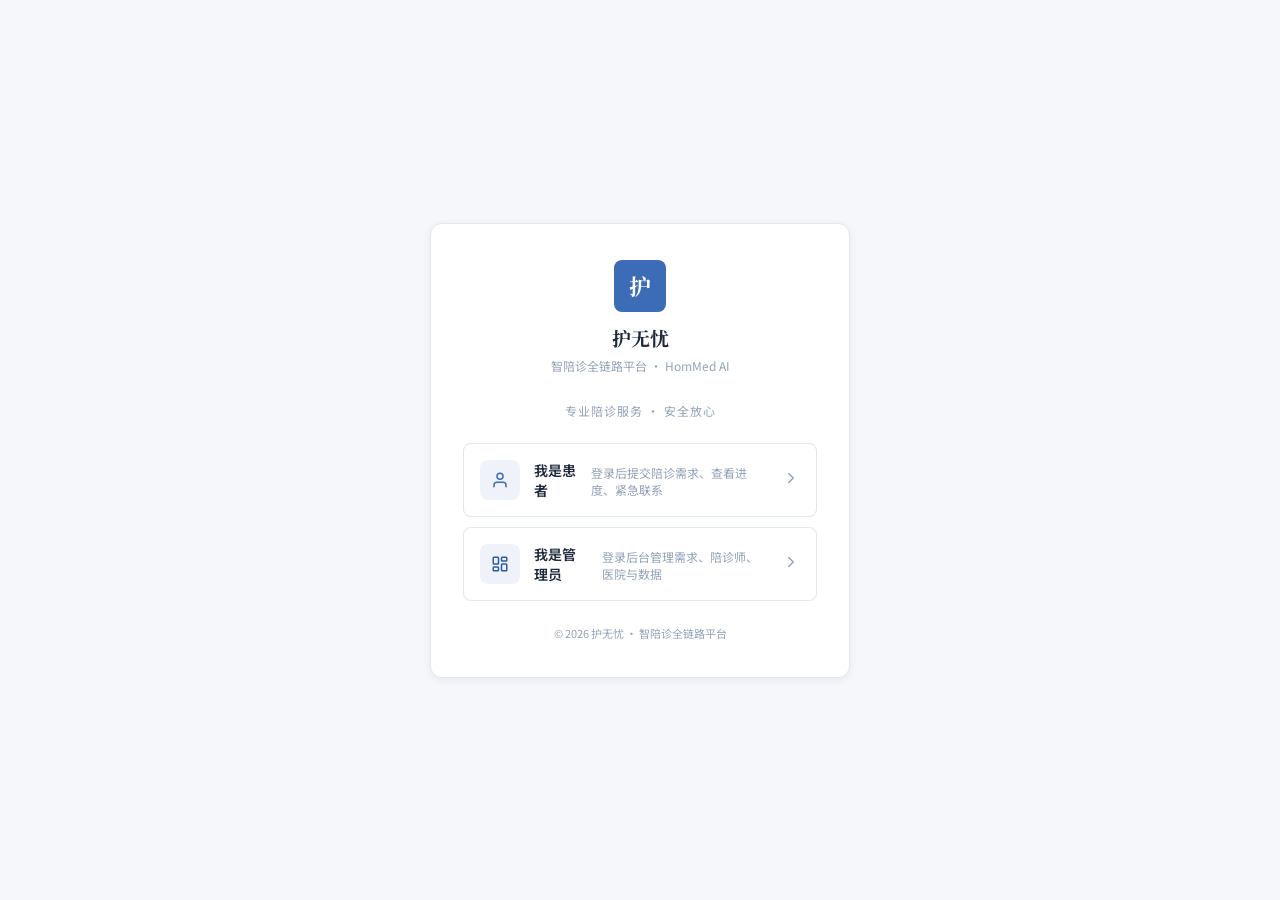
==== commit e4fd1fda: "style: 完全对齐科研2 系统风格 - 统一主色/圆角/状态类 问题：护无忧主色 #2563a8 比科研2 的 #3b6cb5 深一截，圆角 6px vs 8px， 状态类命名不一致，整体看起来不" ====
--- a/index.html
+++ b/index.html
@@ -3,7 +3,7 @@
 <head>
 <meta charset="UTF-8" />
 <meta name="viewport" content="width=device-width, initial-scale=1.0, maximum-scale=1.0, user-scalable=no, viewport-fit=cover" />
-<meta name="theme-color" content="#2563a8" />
+<meta name="theme-color" content="#3b6cb5" />
 <meta name="apple-mobile-web-app-capable" content="yes" />
 <meta name="apple-mobile-web-app-status-bar-style" content="default" />
 <meta name="format-detection" content="telephone=no" />
--- a/css/style.css
+++ b/css/style.css
@@ -2,6 +2,7 @@
 @import url('https://fonts.googleapis.com/css2?family=Noto+Sans+SC:wght@300;400;500;600;700&family=Noto+Serif+SC:wght@400;600;700&display=swap');
 
 :root {
+  /* 完全对齐科研2 SaaS 系统 */
   --bg-primary: #f5f7fa;
   --bg-secondary: #ffffff;
   --bg-tertiary: #eef1f6;
@@ -12,18 +13,25 @@
   --text-primary: #1e293b;
   --text-secondary: #475569;
   --text-muted: #94a3b8;
-  --accent: #2563a8;
-  --accent-light: #3b6cb5;
-  --accent-bg: rgba(37,99,168,0.08);
-  --accent-deep: #1d4f8a;
-  --status-covered: #15803d;
+  /* 主色与科研2 完全一致 */
+  --accent-blue: #3b6cb5;
+  --accent-blue-light: #4a7cbe;
+  --accent: #3b6cb5;
+  --accent-light: #4a7cbe;
+  --accent-bg: rgba(59,108,181,0.08);
+  --accent-deep: #2c5a9e;
+  --accent-amber: #c4922e;
+  --accent-amber-light: #d4a843;
+  /* 状态色与科研2 一致 */
+  --status-covered: #16a34a;
   --status-partial: #ca8a04;
   --status-notfound: #dc2626;
   --status-pending: #94a3b8;
+  --status-qualified: #ea580c;
   --shadow-sm: 0 1px 2px rgba(0,0,0,0.03);
   --shadow-md: 0 2px 8px rgba(0,0,0,0.06);
-  --radius: 6px;
-  --radius-lg: 8px;
+  --radius: 8px;
+  --radius-lg: 12px;
   --tabbar-h: 56px;
 }
 [hidden] { display: none !important; }
@@ -77,9 +85,9 @@
 .code-btn:disabled { color: var(--text-muted); border-color: var(--border-color); background: var(--bg-tertiary); }
 
 .btn { width: 100%; padding: 10px 16px; border: none; border-radius: var(--radius); background: var(--accent); color: #fff; font-size: 14px; font-weight: 500; cursor: pointer; transition: all .2s; display: inline-flex; align-items: center; justify-content: center; gap: 6px; }
-.btn:hover { background: var(--accent-light); box-shadow: 0 2px 8px rgba(59,108,181,0.25); }
+.btn:hover { background: var(--accent-light); box-shadow: 0 2px 8px rgba(59, 108, 181, 0.3); }
 .btn:active { transform: scale(0.99); }
-.btn-outline { background: transparent; color: var(--text-secondary); border: 1px solid var(--border-color); }
+.btn-outline { background: transparent; color: var(--text-secondary); border: 1px solid var(--border-light); }
 .btn-outline:hover { background: var(--bg-hover); color: var(--text-primary); border-color: var(--border-light); box-shadow: none; }
 .btn-sm { width: auto; padding: 6px 12px; font-size: 12px; }
 .btn-link { background: none; border: none; color: var(--accent); cursor: pointer; font-size: 13px; padding: 4px 8px; }
@@ -105,7 +113,7 @@
 .brand-name { font-size: 14px; font-weight: 600; color: var(--text-primary); }
 .brand-sub { font-size: 9px; color: var(--text-muted); }
 .role-btn { padding: 6px 14px; border: 1px solid var(--border-color); background: #fff; border-radius: 16px; font-size: 12px; cursor: pointer; color: var(--text-secondary); }
-.screen { flex: 1; padding: 16px; padding-bottom: calc(var(--tabbar-h) + 16px); overflow-y: auto; }
+.screen { flex: 1; padding: 14px 14px; padding-bottom: calc(var(--tabbar-h) + 18px); overflow-y: auto; }
 .fade-in { animation: fadeIn .25s ease; }
 @keyframes fadeIn { from { opacity: 0; transform: translateY(4px); } to { opacity: 1; transform: none; } }
 
@@ -153,13 +161,22 @@
 .page-head { margin-bottom: 16px; }
 .page-head h2 { font-size: 20px; font-weight: 700; color: var(--text-primary); }
 .page-head > div { margin-top: 4px; font-size: 12px; color: var(--text-muted); }
-.card { background: var(--bg-card); border-radius: var(--radius); padding: 16px; margin-bottom: 12px; border: 1px solid var(--border-color); }
+.card { background: var(--bg-card); border-radius: var(--radius); padding: 14px; margin-bottom: 12px; border: 1px solid var(--border-color); }
+/* 对齐科研2 .card-hover */
+.card-hover { cursor: pointer; transition: all .2s; }
+.card-hover:hover { background: var(--bg-hover); border-color: var(--border-light); transform: translateY(-1px); box-shadow: 0 4px 12px rgba(0,0,0,0.08); }
+
+/* 对齐科研2 通用状态类（与 .status-badge 并存）*/
+.status-covered { color: var(--status-covered); background: rgba(22,163,74,0.08); border: 1px solid rgba(22,163,74,0.2); }
+.status-partial { color: var(--status-partial); background: rgba(202,138,4,0.08); border: 1px solid rgba(202,138,4,0.2); }
+.status-notfound { color: var(--status-notfound); background: rgba(220,38,38,0.08); border: 1px solid rgba(220,38,38,0.2); }
+.status-pending { color: var(--status-pending); background: rgba(148,163,184,0.08); border: 1px solid rgba(148,163,184,0.2); }
 .card-title { font-size: 14px; font-weight: 600; margin-bottom: 12px; color: var(--text-primary); display: flex; align-items: center; gap: 6px; }
 .card-title svg { width: 16px; height: 16px; stroke: var(--accent); stroke-width: 2; fill: none; stroke-linecap: round; stroke-linejoin: round; flex-shrink: 0; }
-.pb-row { display: flex; justify-content: space-between; align-items: center; padding: 8px 0; border-bottom: 1px solid var(--border-color); font-size: 13px; }
+.pb-row { display: flex; justify-content: space-between; align-items: flex-start; gap: 12px; padding: 9px 0; border-bottom: 1px solid var(--border-color); font-size: 13px; }
 .pb-row:last-child { border-bottom: none; }
-.pb-label { color: var(--text-muted); }
-.pb-value { font-weight: 500; text-align: right; color: var(--text-primary); }
+.pb-label { color: var(--text-muted); flex-shrink: 0; min-width: 70px; }
+.pb-value { font-weight: 500; text-align: right; color: var(--text-primary); flex: 1; word-break: break-word; }
 
 .section-title { display: flex; justify-content: space-between; align-items: center; margin: 16px 0 10px; }
 .section-title h3 { font-size: 14px; font-weight: 600; }
@@ -179,10 +196,14 @@
 .tag-red { background: rgba(220,38,38,0.08); color: var(--status-notfound); border: 1px solid rgba(220,38,38,0.15); }
 .tag-success { background: rgba(22,163,74,0.08); color: var(--status-covered); border: 1px solid rgba(22,163,74,0.15); }
 
-.step-bar { display: flex; gap: 6px; }
+.step-bar { display: flex; gap: 4px; }
 .step-bar .step { flex: 1; height: 4px; border-radius: 2px; background: var(--bg-tertiary); transition: background .2s; }
 .step-bar .step.done { background: var(--accent); }
 .step-bar .step.active { background: var(--accent-light); }
+/* 进度条文字行：允许换行避免挤压 */
+.step-labels { display: flex; justify-content: space-between; font-size: 10px; color: var(--text-muted); margin-top: 6px; gap: 2px; }
+.step-labels span { flex: 1; text-align: center; line-height: 1.2; }
+.step-labels span.active { color: var(--accent); font-weight: 700; }
 
 .empty { text-align: center; padding: 40px 14px; color: var(--text-muted); font-size: 13px; }
 .empty .em-icon { font-size: 36px; margin-bottom: 8px; opacity: 0.5; }
@@ -249,14 +270,21 @@
 .ph-avatar { width: 64px; height: 64px; border-radius: 50%; margin: 0 auto 10px; background: var(--accent); color: #fff; display: flex; align-items: center; justify-content: center; font-size: 26px; font-weight: 700; }
 .ph-name { font-size: 17px; font-weight: 600; }
 .ph-sub { font-size: 12px; color: var(--text-muted); margin-top: 4px; }
-.config-row { display: flex; align-items: center; gap: 8px; padding: 12px 0; border-bottom: 1px solid var(--border-color); cursor: pointer; }
+.config-row { display: flex; align-items: center; gap: 10px; padding: 13px 4px; border-bottom: 1px solid var(--border-color); cursor: pointer; border-radius: 4px; transition: background .15s; }
 .config-row:last-child { border-bottom: none; }
-.config-row:hover { background: var(--bg-hover); margin: 0 -16px; padding: 12px 16px; }
-.config-row .cr-label { flex: 1; font-size: 14px; }
+.config-row:hover { background: var(--bg-hover); }
+.config-row:active { background: var(--bg-tertiary); }
+.config-row .cr-label { flex: 1; font-size: 14px; display: flex; align-items: center; gap: 10px; }
+.config-row .cr-label svg { width: 18px; height: 18px; stroke: var(--accent); stroke-width: 2; fill: none; stroke-linecap: round; stroke-linejoin: round; }
 .config-row .cr-val { font-size: 12px; color: var(--text-muted); }
+.config-row .cr-arrow { color: var(--text-muted); display: flex; }
+.config-row .cr-arrow svg { width: 16px; height: 16px; stroke: var(--text-muted); stroke-width: 2; fill: none; }
+
+/* 首页快捷入口图标 */
+.quick-entry svg.icon { width: 22px; height: 22px; stroke: var(--accent); stroke-width: 2; fill: none; stroke-linecap: round; stroke-linejoin: round; }
 
 /* AI 悬浮球 + 面板（医疗专业风：方形+蓝调，无脉冲）*/
-.ai-float { position: fixed; right: 16px; bottom: calc(var(--tabbar-h) + 16px); width: 48px; height: 48px; border-radius: var(--radius); background: var(--accent); color: #fff; display: flex; align-items: center; justify-content: center; cursor: pointer; box-shadow: var(--shadow-md); z-index: 100; border: 1px solid var(--accent-deep); }
+.ai-float { position: fixed; right: 14px; bottom: calc(var(--tabbar-h) + 76px); width: 48px; height: 48px; border-radius: var(--radius); background: var(--accent); color: #fff; display: flex; align-items: center; justify-content: center; cursor: pointer; box-shadow: var(--shadow-md); z-index: 100; border: 1px solid var(--accent-deep); }
 .ai-float-ball { display: flex; align-items: center; justify-content: center; }
 .ai-float-ball svg { width: 22px; height: 22px; stroke: #fff; stroke-width: 2; fill: none; stroke-linecap: round; stroke-linejoin: round; }
 .ai-panel { position: fixed; left: 8px; right: 8px; bottom: calc(var(--tabbar-h) + 8px); max-width: 404px; margin: 0 auto; background: #fff; border-radius: var(--radius); box-shadow: var(--shadow-md); z-index: 101; display: flex; flex-direction: column; max-height: 70vh; border: 1px solid var(--border-color); }
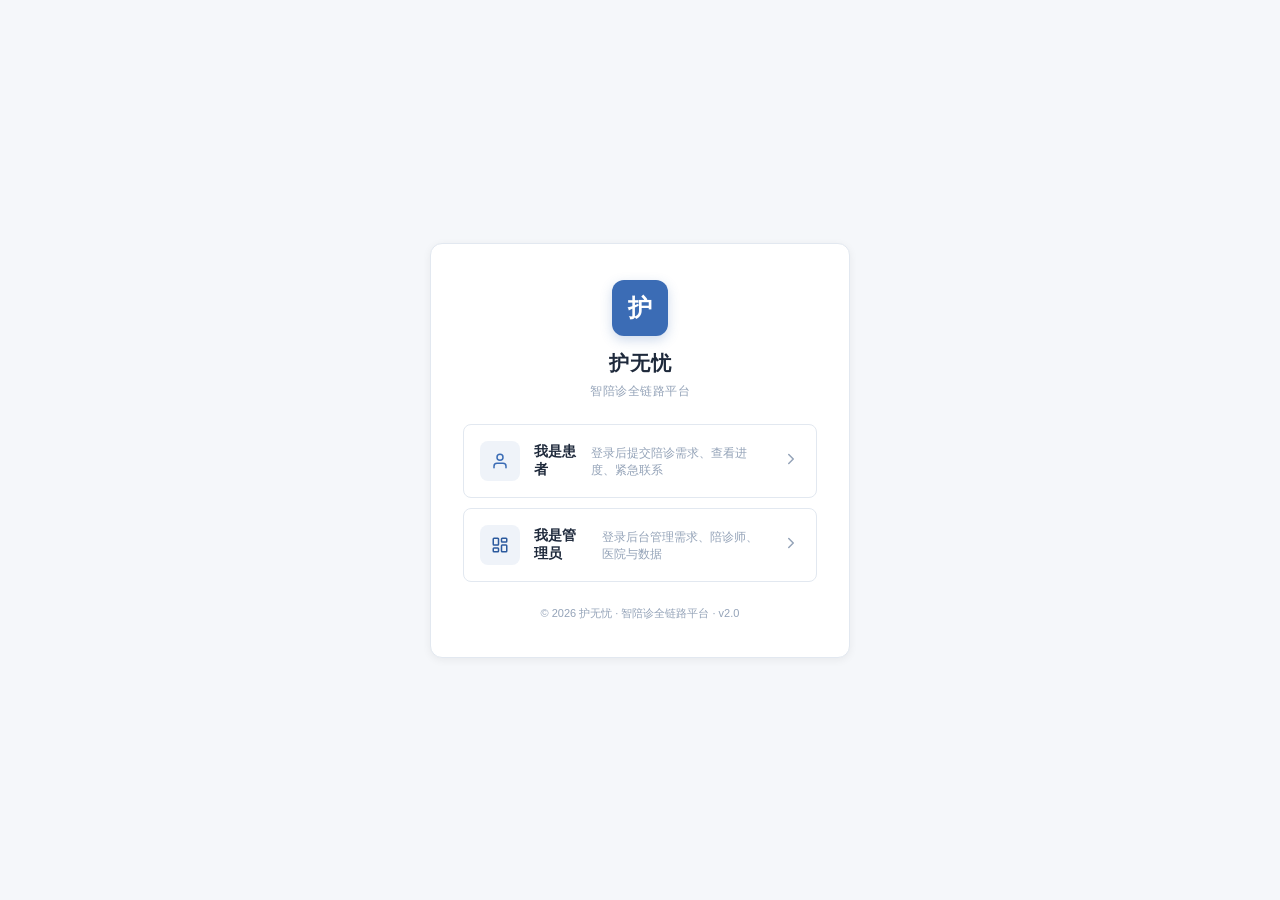
==== commit a04742e0: "feat: complete patient AI escort workflow" ====
--- a/index.html
+++ b/index.html
@@ -2,19 +2,22 @@
 <html lang="zh-CN">
 <head>
 <meta charset="UTF-8" />
-<meta name="viewport" content="width=device-width, initial-scale=1.0, maximum-scale=1.0, user-scalable=no, viewport-fit=cover" />
+<meta name="viewport" content="width=device-width, initial-scale=1.0, viewport-fit=cover" />
 <meta name="theme-color" content="#3b6cb5" />
 <meta name="apple-mobile-web-app-capable" content="yes" />
 <meta name="apple-mobile-web-app-status-bar-style" content="default" />
 <meta name="format-detection" content="telephone=no" />
 <title>护无忧 · 智陪诊全链路平台</title>
 <link rel="stylesheet" href="css/style.css" />
+<link rel="stylesheet" href="css/workflow.css" />
 </head>
 <body>
 <div id="root"></div>
 <script src="js/data.js"></script>
+<script src="js/store.js"></script>
 <script src="js/app.js"></script>
 <script src="js/patient.js"></script>
 <script src="js/admin.js"></script>
+<script src="js/workflow.js"></script>
 </body>
 </html>
--- a/css/style.css
+++ b/css/style.css
@@ -1,5 +1,5 @@
 /* ========== 全局变量（对齐科研2 SaaS 风格）========== */
-@import url('https://fonts.googleapis.com/css2?family=Noto+Sans+SC:wght@300;400;500;600;700&family=Noto+Serif+SC:wght@400;600;700&display=swap');
+/* 优先使用系统字体栈，避免外部字体在弱网下阻塞首屏 */
 
 :root {
   /* 完全对齐科研2 SaaS 系统 */
@@ -36,8 +36,8 @@
 }
 [hidden] { display: none !important; }
 * { box-sizing: border-box; margin: 0; padding: 0; -webkit-tap-highlight-color: transparent; }
-html, body { height: 100%; font-family: 'Noto Sans SC', -apple-system, BlinkMacSystemFont, sans-serif; font-size: 14px; color: var(--text-primary); background: var(--bg-primary); -webkit-font-smoothing: antialiased; }
-h1, h2, h3, h4 { font-family: 'Noto Serif SC', serif; }
+html, body { height: 100%; font-family: 'Noto Sans SC', -apple-system, "PingFang SC", "Microsoft YaHei", BlinkMacSystemFont, sans-serif; font-size: 14px; color: var(--text-primary); background: var(--bg-primary); -webkit-font-smoothing: antialiased; -moz-osx-font-smoothing: grayscale; }
+h1, h2, h3, h4 { font-family: 'Noto Serif SC', "PingFang SC", "Songti SC", serif; font-weight: 700; }
 button, input, select, textarea { font-family: inherit; outline: none; }
 a { color: inherit; text-decoration: none; cursor: pointer; }
 
@@ -51,12 +51,12 @@
 .login-bg { min-height: 100vh; display: flex; align-items: center; justify-content: center; padding: 20px; }
 .login-wrap { position: relative; width: 100%; max-width: 420px; background: var(--bg-secondary); border: 1px solid var(--border-color); border-radius: var(--radius-lg); padding: 36px 32px; box-shadow: var(--shadow-md); }
 .login-back { position: absolute; top: 16px; left: 16px; color: var(--text-secondary); font-size: 13px; cursor: pointer; padding: 6px 12px; border-radius: var(--radius); background: var(--bg-tertiary); display: flex; align-items: center; gap: 4px; }
-.login-brand { text-align: center; margin-bottom: 28px; }
-.lb-logo { width: 52px; height: 52px; border-radius: var(--radius); margin: 0 auto 12px; background: var(--accent); color: #fff; display: flex; align-items: center; justify-content: center; font-size: 22px; font-weight: 700; font-family: 'Noto Serif SC', serif; }
+.login-brand { text-align: center; margin-bottom: 24px; }
+.lb-logo { width: 56px; height: 56px; border-radius: 12px; margin: 0 auto 14px; background: var(--accent); color: #fff; display: flex; align-items: center; justify-content: center; font-size: 24px; font-weight: 700; font-family: 'Noto Serif SC', serif; box-shadow: 0 4px 12px rgba(59,108,181,0.25); }
 .lb-logo-admin { background: var(--accent-deep); }
-.lb-name { font-size: 19px; font-weight: 700; font-family: 'Noto Serif SC', serif; color: var(--text-primary); }
-.lb-sub { font-size: 12px; color: var(--text-muted); margin-top: 6px; }
-.login-slogan { text-align: center; font-size: 12px; color: var(--text-muted); margin-bottom: 24px; letter-spacing: 1px; }
+.lb-name { font-size: 20px; font-weight: 700; font-family: 'Noto Serif SC', serif; color: var(--text-primary); letter-spacing: 1px; }
+.lb-sub { font-size: 12px; color: var(--text-muted); margin-top: 6px; letter-spacing: 0.5px; }
+.login-slogan { display: none; }
 .role-cards { display: flex; flex-direction: column; gap: 10px; }
 .role-card { display: flex; align-items: center; gap: 14px; padding: 16px; background: var(--bg-secondary); border-radius: var(--radius); cursor: pointer; border: 1px solid var(--border-color); transition: all .15s; }
 .role-card:hover { border-color: var(--accent); background: var(--bg-hover); }
@@ -99,25 +99,27 @@
 
 /* ========== 患者端（手机壳）========== */
 /* 手机端：占满全屏；PC 端：居中显示手机壳，两侧留灰底 */
-body.patient { background: var(--bg-tertiary); display: flex; justify-content: center; }
-#phone-frame { width: 100%; max-width: 100%; min-height: 100vh; background: var(--bg-primary); position: relative; box-shadow: none; }
+/* 关键：用 100vh 固定高度 + flex column + screen 独立滚动，保证所有 Tab 页面高度一致 */
+body.patient { background: var(--bg-tertiary); display: flex; justify-content: center; height: 100vh; overflow: hidden; }
+#phone-frame { width: 100%; max-width: 100%; height: 100vh; background: var(--bg-primary); position: relative; display: flex; flex-direction: column; overflow: hidden; }
 @media (min-width: 768px) {
-  body.patient { padding: 24px 0; }
-  #phone-frame { max-width: 420px; min-height: calc(100vh - 48px); border-radius: 24px; overflow: hidden; box-shadow: 0 8px 40px rgba(0,0,0,0.12); border: 1px solid var(--border-color); }
-  .tabbar { border-radius: 0 0 24px 24px; }
+  body.patient { padding: 24px 0; height: auto; overflow: auto; }
+  #phone-frame { max-width: 420px; height: calc(100vh - 48px); min-height: 600px; border-radius: 24px; overflow: hidden; box-shadow: 0 8px 40px rgba(0,0,0,0.12); border: 1px solid var(--border-color); }
 }
-#app { display: flex; flex-direction: column; min-height: 100vh; }
-.role-bar { display: flex; align-items: center; justify-content: space-between; padding: 12px 16px; background: var(--bg-secondary); border-bottom: 1px solid var(--border-color); }
+#app { display: flex; flex-direction: column; height: 100%; min-height: 0; overflow: hidden; }
+.role-bar { display: flex; align-items: center; justify-content: space-between; padding: 12px 16px; background: var(--bg-secondary); border-bottom: 1px solid var(--border-color); flex-shrink: 0; }
 .role-brand { display: flex; align-items: center; gap: 10px; }
 .brand-logo { width: 32px; height: 32px; border-radius: var(--radius); background: var(--accent); color: #fff; display: flex; align-items: center; justify-content: center; font-weight: 700; font-family: 'Noto Serif SC', serif; }
-.brand-name { font-size: 14px; font-weight: 600; color: var(--text-primary); }
-.brand-sub { font-size: 9px; color: var(--text-muted); }
+.brand-name { font-size: 15px; font-weight: 600; color: var(--text-primary); letter-spacing: 0.5px; }
+.brand-sub { font-size: 10px; color: var(--text-muted); margin-top: 1px; }
 .role-btn { padding: 6px 14px; border: 1px solid var(--border-color); background: #fff; border-radius: 16px; font-size: 12px; cursor: pointer; color: var(--text-secondary); }
-.screen { flex: 1; padding: 14px 14px; padding-bottom: calc(var(--tabbar-h) + 18px); overflow-y: auto; }
+/* screen 作为独立滚动区，高度固定 = 视口 - 顶栏 - tabbar，每个 Tab 高度一致 */
+.screen { flex: 1; min-height: 0; padding: 14px 14px 18px; overflow-y: auto; -webkit-overflow-scrolling: touch; }
 .fade-in { animation: fadeIn .25s ease; }
 @keyframes fadeIn { from { opacity: 0; transform: translateY(4px); } to { opacity: 1; transform: none; } }
 
-.tabbar { position: fixed; bottom: 0; left: 0; right: 0; max-width: 420px; margin: 0 auto; height: var(--tabbar-h); background: var(--bg-secondary); display: flex; border-top: 1px solid var(--border-color); z-index: 50; }
+/* tabbar 改为 sticky/flex 子项，不再 fixed，避免内容被遮挡造成"大小不一样" */
+.tabbar { flex-shrink: 0; height: var(--tabbar-h); background: var(--bg-secondary); display: flex; border-top: 1px solid var(--border-color); z-index: 50; }
 .tabbar button { flex: 1; border: none; background: none; display: flex; flex-direction: column; align-items: center; justify-content: center; gap: 2px; font-size: 11px; color: var(--text-muted); cursor: pointer; padding: 4px 0; }
 .tabbar button.active { color: var(--accent); }
 .tabbar button.active svg { stroke: var(--accent); }
@@ -126,9 +128,10 @@
 .tab-icon { display: flex; }
 
 /* 患者端组件 - 医疗专业风 */
-.hero-card { background: var(--bg-secondary); color: var(--text-primary); border-radius: var(--radius); padding: 14px; margin-bottom: 12px; border: 1px solid var(--border-color); border-left: 3px solid var(--accent); }
-.hero-greet { font-size: 16px; font-weight: 600; color: var(--text-primary); }
-.hero-weather { font-size: 12px; color: var(--text-muted); margin-top: 6px; display: flex; align-items: center; gap: 4px; }
+.hero-card { background: linear-gradient(135deg, var(--accent) 0%, var(--accent-deep) 100%); color: #fff; border-radius: var(--radius-lg); padding: 18px 16px; margin-bottom: 14px; border: none; box-shadow: 0 4px 16px rgba(59,108,181,0.2); }
+.hero-greet { font-size: 17px; font-weight: 600; color: #fff; }
+.hero-weather { font-size: 12px; color: rgba(255,255,255,0.85); margin-top: 6px; display: flex; align-items: center; gap: 6px; }
+.hero-tip { font-size: 12px; color: rgba(255,255,255,0.95); margin-top: 10px; padding-top: 10px; border-top: 1px solid rgba(255,255,255,0.2); line-height: 1.5; }
 
 .ai-entry { display: flex; align-items: center; gap: 12px; background: var(--bg-secondary); border: 1px solid var(--accent); border-radius: var(--radius); padding: 14px; margin-bottom: 12px; color: var(--text-primary); cursor: pointer; transition: all .15s; }
 .ai-entry:active { background: var(--bg-hover); }
@@ -139,28 +142,33 @@
 .ai-entry-sub { font-size: 11px; color: var(--text-muted); margin-top: 2px; }
 .ai-entry-arrow { color: var(--accent); }
 
-.today-card { background: var(--bg-card); border-radius: var(--radius); padding: 14px; margin-bottom: 12px; border: 1px solid var(--border-color); }
-.today-card.today-empty { text-align: center; padding: 24px 14px; }
+.today-card { background: var(--bg-card); border-radius: var(--radius-lg); padding: 16px; margin-bottom: 14px; border: 1px solid var(--border-color); box-shadow: var(--shadow-sm); }
+.today-card.today-empty { text-align: center; padding: 32px 14px; }
 .tc-head { display: flex; justify-content: space-between; align-items: center; }
-.tc-badge { font-size: 11px; font-weight: 500; padding: 3px 8px; border-radius: 4px; }
-.tc-badge.serving { background: rgba(21,128,61,0.08); color: var(--status-covered); border: 1px solid rgba(21,128,61,0.2); }
-.tc-badge.accepted { background: var(--accent-bg); color: var(--accent); border: 1px solid rgba(37,99,168,0.2); }
+.tc-badge { font-size: 11px; font-weight: 600; padding: 4px 10px; border-radius: 12px; }
+.tc-badge.serving { background: rgba(22,163,74,0.1); color: var(--status-covered); }
+.tc-badge.accepted { background: var(--accent-bg); color: var(--accent); }
 .tc-time { font-size: 11px; color: var(--text-muted); }
-.tc-title { font-size: 14px; font-weight: 600; margin: 8px 0 10px; color: var(--text-primary); }
+.tc-title { font-size: 15px; font-weight: 600; margin: 10px 0 12px; color: var(--text-primary); }
 .tc-escort { display: flex; align-items: center; gap: 10px; padding: 10px; background: var(--bg-tertiary); border-radius: var(--radius); }
 .tc-avatar { width: 36px; height: 36px; border-radius: 50%; background: var(--accent); color: #fff; display: flex; align-items: center; justify-content: center; font-weight: 600; font-size: 14px; }
 .tc-call { margin-left: auto; background: #fff; color: var(--accent); padding: 6px 12px; border-radius: var(--radius); font-size: 12px; font-weight: 500; text-decoration: none; border: 1px solid var(--border-color); }
 
-.sos-row { display: flex; gap: 10px; margin-bottom: 12px; }
-.sos-btn { flex: 1; display: flex; flex-direction: column; align-items: center; gap: 4px; padding: 12px; border: 1px solid var(--border-color); border-radius: var(--radius); cursor: pointer; background: var(--bg-card); color: var(--text-secondary); font-size: 12px; font-weight: 500; }
-.sos-btn .sos-icon { width: 28px; height: 28px; border-radius: var(--radius); display: flex; align-items: center; justify-content: center; }
+.sos-row { display: flex; gap: 10px; margin-bottom: 14px; }
+.sos-btn { flex: 1; display: flex; flex-direction: column; align-items: center; gap: 6px; padding: 14px 8px; border: 1px solid var(--border-color); border-radius: var(--radius); cursor: pointer; background: var(--bg-card); color: var(--text-secondary); font-size: 12px; font-weight: 500; transition: all .15s; }
+.sos-btn:hover { border-color: var(--border-light); }
+.sos-btn:active { background: var(--bg-hover); }
+.sos-btn .sos-icon { width: 32px; height: 32px; border-radius: var(--radius); display: flex; align-items: center; justify-content: center; }
+.sos-btn .sos-icon svg { width: 18px; height: 18px; stroke-width: 2; fill: none; stroke-linecap: round; stroke-linejoin: round; }
 .sos-btn.sos-urgent .sos-icon { background: rgba(220,38,38,0.08); color: var(--status-notfound); }
+.sos-btn.sos-urgent .sos-icon svg { stroke: var(--status-notfound); }
 .sos-btn.sos-call .sos-icon { background: var(--accent-bg); color: var(--accent); }
-.slogan-bar { text-align: center; font-size: 11px; color: var(--text-muted); padding: 8px 0; letter-spacing: 1px; }
-
-.page-head { margin-bottom: 16px; }
-.page-head h2 { font-size: 20px; font-weight: 700; color: var(--text-primary); }
-.page-head > div { margin-top: 4px; font-size: 12px; color: var(--text-muted); }
+.sos-btn.sos-call .sos-icon svg { stroke: var(--accent); }
+.slogan-bar { display: none; }
+
+.page-head { margin-bottom: 20px; padding-bottom: 12px; border-bottom: 1px solid var(--border-color); }
+.page-head h2 { font-size: 20px; font-weight: 700; color: var(--text-primary); letter-spacing: 0.5px; }
+.page-head > div { margin-top: 6px; font-size: 12px; color: var(--text-muted); }
 .card { background: var(--bg-card); border-radius: var(--radius); padding: 14px; margin-bottom: 12px; border: 1px solid var(--border-color); }
 /* 对齐科研2 .card-hover */
 .card-hover { cursor: pointer; transition: all .2s; }
@@ -284,10 +292,11 @@
 .quick-entry svg.icon { width: 22px; height: 22px; stroke: var(--accent); stroke-width: 2; fill: none; stroke-linecap: round; stroke-linejoin: round; }
 
 /* AI 悬浮球 + 面板（医疗专业风：方形+蓝调，无脉冲）*/
-.ai-float { position: fixed; right: 14px; bottom: calc(var(--tabbar-h) + 76px); width: 48px; height: 48px; border-radius: var(--radius); background: var(--accent); color: #fff; display: flex; align-items: center; justify-content: center; cursor: pointer; box-shadow: var(--shadow-md); z-index: 100; border: 1px solid var(--accent-deep); }
+/* 注意：用 absolute 相对 #phone-frame 定位，避免 fixed 在 PC 端飞出手机壳 */
+.ai-float { position: absolute; right: 14px; bottom: calc(var(--tabbar-h) + 14px); width: 48px; height: 48px; border-radius: var(--radius); background: var(--accent); color: #fff; display: flex; align-items: center; justify-content: center; cursor: pointer; box-shadow: var(--shadow-md); z-index: 100; border: 1px solid var(--accent-deep); }
 .ai-float-ball { display: flex; align-items: center; justify-content: center; }
 .ai-float-ball svg { width: 22px; height: 22px; stroke: #fff; stroke-width: 2; fill: none; stroke-linecap: round; stroke-linejoin: round; }
-.ai-panel { position: fixed; left: 8px; right: 8px; bottom: calc(var(--tabbar-h) + 8px); max-width: 404px; margin: 0 auto; background: #fff; border-radius: var(--radius); box-shadow: var(--shadow-md); z-index: 101; display: flex; flex-direction: column; max-height: 70vh; border: 1px solid var(--border-color); }
+.ai-panel { position: absolute; left: 8px; right: 8px; bottom: calc(var(--tabbar-h) + 8px); max-width: 404px; margin: 0 auto; background: #fff; border-radius: var(--radius); box-shadow: var(--shadow-md); z-index: 101; display: flex; flex-direction: column; max-height: 70vh; border: 1px solid var(--border-color); }
 .ai-panel-head { display: flex; justify-content: space-between; align-items: center; padding: 12px 16px; border-bottom: 1px solid var(--border-color); font-weight: 600; font-size: 14px; }
 .ai-close { border: none; background: none; font-size: 20px; color: var(--text-muted); cursor: pointer; line-height: 1; padding: 0 4px; }
 .ai-panel-body { flex: 1; overflow-y: auto; padding: 14px; }
@@ -315,13 +324,15 @@
 .as-logo { width: 32px; height: 32px; border-radius: var(--radius); background: var(--accent); color: #fff; display: flex; align-items: center; justify-content: center; font-weight: 700; font-family: 'Noto Serif SC', serif; flex-shrink: 0; }
 .as-name { font-size: 14px; font-weight: 600; color: var(--text-primary); font-family: 'Noto Serif SC', serif; }
 .as-sub { font-size: 10px; color: var(--text-muted); }
-.as-menu { flex: 1; padding: 12px 0; overflow-y: auto; }
+.as-menu { flex: 1; padding: 12px 8px; overflow-y: auto; }
 .as-group { margin-bottom: 8px; }
-.as-group-title { padding: 8px 20px 4px; font-size: 10px; color: var(--text-muted); letter-spacing: 1px; text-transform: uppercase; font-weight: 500; }
-.as-item { display: flex; align-items: center; gap: 10px; width: 100%; padding: 9px 20px; background: none; border: none; color: var(--text-secondary); font-size: 13px; cursor: pointer; transition: all .15s; text-align: left; margin: 1px 0; }
+.as-group-title { padding: 10px 12px 4px; font-size: 10px; color: var(--text-muted); letter-spacing: 1.5px; text-transform: uppercase; font-weight: 600; }
+.as-item { display: flex; align-items: center; gap: 10px; width: 100%; padding: 10px 12px; background: none; border: none; color: var(--text-secondary); font-size: 13px; cursor: pointer; transition: all .15s; text-align: left; margin: 1px 0; border-radius: var(--radius); }
 .as-item:hover { background: var(--bg-hover); color: var(--text-primary); }
-.as-item.active { background: var(--accent); color: #fff; border-radius: 0; }
+.as-item.active { background: var(--accent); color: #fff; }
+.as-item.active .as-icon svg { stroke: #fff; }
 .as-icon { width: 20px; height: 20px; display: flex; align-items: center; justify-content: center; flex-shrink: 0; }
+.as-icon svg { width: 18px; height: 18px; stroke: currentColor; stroke-width: 2; fill: none; stroke-linecap: round; stroke-linejoin: round; }
 .as-count { margin-left: auto; background: var(--status-notfound); color: #fff; font-size: 10px; padding: 2px 6px; border-radius: 8px; min-width: 18px; text-align: center; }
 .as-foot { border-top: 1px solid var(--border-color); flex-shrink: 0; }
 .as-user-info { margin: 10px 12px 0; padding: 10px 12px; border-radius: var(--radius); background: var(--bg-tertiary); }
@@ -336,10 +347,12 @@
 /* 主区 */
 .admin-main { flex: 1; min-width: 0; display: flex; flex-direction: column; }
 .admin-topbar { height: 60px; background: var(--bg-secondary); border-bottom: 1px solid var(--border-color); display: flex; align-items: center; justify-content: space-between; padding: 0 24px; position: sticky; top: 0; z-index: 20; }
-.at-left { display: flex; align-items: center; gap: 14px; }
+.at-left { display: flex; align-items: center; gap: 8px; }
+.at-root { font-size: 13px; color: var(--text-muted); font-weight: 500; }
+.at-sep { color: var(--text-muted); font-size: 12px; }
 .at-toggle { width: 32px; height: 32px; border: none; background: none; cursor: pointer; color: var(--text-secondary); display: flex; align-items: center; justify-content: center; border-radius: var(--radius); }
 .at-toggle:hover { background: var(--bg-hover); }
-.at-crumb { font-size: 17px; font-weight: 600; font-family: 'Noto Serif SC', serif; color: var(--text-primary); }
+.at-crumb { font-size: 16px; font-weight: 600; font-family: 'Noto Serif SC', serif; color: var(--text-primary); }
 .at-right { display: flex; align-items: center; gap: 16px; }
 .at-search { position: relative; }
 .at-search input { width: 240px; height: 34px; padding: 0 36px 0 12px; border: 1px solid var(--border-color); border-radius: 17px; font-size: 12px; background: var(--bg-primary); color: var(--text-primary); }
@@ -356,28 +369,42 @@
 .admin-content { flex: 1; padding: 24px; overflow-y: auto; max-width: 1400px; width: 100%; margin: 0 auto; }
 
 /* KPI 卡片 */
-.kpi-grid { display: grid; grid-template-columns: repeat(auto-fill, minmax(200px, 1fr)); gap: 14px; margin-bottom: 20px; }
-.kpi-card { background: var(--bg-card); border: 1px solid var(--border-color); border-radius: var(--radius); padding: 16px; display: flex; align-items: center; gap: 14px; }
-.kpi-icon { width: 44px; height: 44px; border-radius: var(--radius); display: flex; align-items: center; justify-content: center; flex-shrink: 0; }
+.kpi-grid { display: grid; grid-template-columns: repeat(auto-fill, minmax(210px, 1fr)); gap: 14px; margin-bottom: 20px; }
+.kpi-card { background: var(--bg-card); border: 1px solid var(--border-color); border-radius: var(--radius); padding: 18px 16px; display: flex; align-items: center; gap: 14px; transition: all .2s; }
+.kpi-card:hover { border-color: var(--border-light); box-shadow: var(--shadow-md); }
+.kpi-icon { width: 46px; height: 46px; border-radius: var(--radius); display: flex; align-items: center; justify-content: center; flex-shrink: 0; }
+.kpi-icon svg { width: 22px; height: 22px; stroke-width: 2; fill: none; stroke-linecap: round; stroke-linejoin: round; }
 .kpi-card.kpi-blue .kpi-icon { background: var(--accent-bg); color: var(--accent); }
-.kpi-card.kpi-warn .kpi-icon { background: rgba(196,146,46,0.08); color: var(--warm); }
-.kpi-card.kpi-green .kpi-icon { background: rgba(22,163,74,0.08); color: var(--status-covered); }
-.kpi-card.kpi-red .kpi-icon { background: rgba(220,38,38,0.08); color: var(--status-notfound); }
+.kpi-card.kpi-blue .kpi-icon svg { stroke: var(--accent); }
+.kpi-card.kpi-warn .kpi-icon { background: rgba(196,146,46,0.1); color: var(--status-partial); }
+.kpi-card.kpi-warn .kpi-icon svg { stroke: var(--status-partial); }
+.kpi-card.kpi-green .kpi-icon { background: rgba(22,163,74,0.1); color: var(--status-covered); }
+.kpi-card.kpi-green .kpi-icon svg { stroke: var(--status-covered); }
+.kpi-card.kpi-red .kpi-icon { background: rgba(220,38,38,0.1); color: var(--status-notfound); }
+.kpi-card.kpi-red .kpi-icon svg { stroke: var(--status-notfound); }
 .kpi-card.kpi-default .kpi-icon { background: var(--bg-tertiary); color: var(--text-secondary); }
+.kpi-card.kpi-default .kpi-icon svg { stroke: var(--text-secondary); }
 .kpi-body { flex: 1; min-width: 0; }
-.kpi-num { font-size: 24px; font-weight: 700; color: var(--text-primary); line-height: 1.1; }
+.kpi-num { font-size: 26px; font-weight: 700; color: var(--text-primary); line-height: 1.1; letter-spacing: -0.5px; }
 .kpi-label { font-size: 12px; color: var(--text-muted); margin-top: 4px; }
 .kpi-trend { font-size: 11px; margin-top: 6px; display: flex; align-items: center; gap: 4px; }
+.kpi-trend svg { width: 12px; height: 12px; stroke-width: 2.5; fill: none; stroke-linecap: round; stroke-linejoin: round; }
 .kpi-trend.up { color: var(--status-covered); }
+.kpi-trend.up svg { stroke: var(--status-covered); }
 .kpi-trend.down { color: var(--status-notfound); }
+.kpi-trend.down svg { stroke: var(--status-notfound); }
 .kpi-trend.neutral { color: var(--text-muted); }
+.kpi-trend.neutral svg { stroke: var(--text-muted); }
 
 /* 工作台双列 */
 .db-cols { display: grid; grid-template-columns: 1fr 1fr; gap: 16px; }
 @media (max-width: 1024px) { .db-cols { grid-template-columns: 1fr; } }
 .db-card { background: var(--bg-card); border: 1px solid var(--border-color); border-radius: var(--radius); margin-bottom: 16px; }
 .db-card-head { display: flex; justify-content: space-between; align-items: center; padding: 14px 16px; border-bottom: 1px solid var(--border-color); }
-.db-card-head h3 { font-size: 14px; font-weight: 600; }
+.db-card-head h3 { font-size: 14px; font-weight: 600; display: flex; align-items: center; gap: 6px; }
+.db-card-head h3 svg { width: 16px; height: 16px; stroke: var(--accent); stroke-width: 2; fill: none; stroke-linecap: round; stroke-linejoin: round; }
+.db-card-head .more { font-size: 12px; color: var(--accent); cursor: pointer; }
+.db-card-head .more:hover { text-decoration: underline; }
 .db-card-body { padding: 4px 16px; }
 .db-row-item { display: flex; justify-content: space-between; align-items: center; padding: 10px 0; border-bottom: 1px solid var(--border-color); cursor: pointer; }
 .db-row-item:last-child { border-bottom: none; }
@@ -404,10 +431,11 @@
 .table-card { background: var(--bg-card); border: 1px solid var(--border-color); border-radius: var(--radius); overflow: auto; }
 .data-table { width: 100%; border-collapse: collapse; font-size: 13px; min-width: 800px; }
 .data-table thead { background: var(--bg-tertiary); }
-.data-table th { padding: 12px 14px; text-align: left; font-weight: 600; color: var(--text-secondary); border-bottom: 1px solid var(--border-color); white-space: nowrap; }
-.data-table td { padding: 12px 14px; border-bottom: 1px solid var(--border-color); vertical-align: top; }
+.data-table th { padding: 12px 14px; text-align: left; font-weight: 600; color: var(--text-secondary); border-bottom: 1px solid var(--border-color); white-space: nowrap; font-size: 12px; letter-spacing: 0.3px; }
+.data-table td { padding: 14px; border-bottom: 1px solid var(--border-color); vertical-align: middle; }
 .data-table tr:last-child td { border-bottom: none; }
-.data-table tr:hover { background: var(--bg-hover); }
+.data-table tbody tr { transition: background .15s; }
+.data-table tbody tr:hover { background: var(--bg-hover); }
 .cell-patient { display: flex; align-items: center; gap: 10px; }
 .cp-avatar { width: 32px; height: 32px; border-radius: 50%; background: var(--accent); color: #fff; display: flex; align-items: center; justify-content: center; font-weight: 600; flex-shrink: 0; font-size: 13px; }
 .cp-avatar.sm { width: 28px; height: 28px; font-size: 12px; }
--- a/css/workflow.css
+++ b/css/workflow.css
@@ -0,0 +1,138 @@
+/* 方案 A 工作流增强：移动优先、清晰表单、稳定抽屉和无障碍焦点 */
+:focus-visible { outline: 3px solid rgba(37,99,235,.35); outline-offset: 2px; }
+.sr-only { position:absolute!important; width:1px!important; height:1px!important; padding:0!important; margin:-1px!important; overflow:hidden!important; clip:rect(0,0,0,0)!important; white-space:nowrap!important; border:0!important; }
+button, .btn, input, select, textarea { min-height:44px; }
+button:disabled { opacity:.45; cursor:not-allowed; }
+body.patient { min-height:100dvh; height:100dvh; }
+#phone-frame { height:100dvh; min-height:100dvh; }
+.role-bar { padding-top:max(12px, env(safe-area-inset-top)); }
+.tabbar { height:calc(var(--tabbar-h) + env(safe-area-inset-bottom)); padding-bottom:env(safe-area-inset-bottom); }
+.screen { overscroll-behavior:contain; }
+.patient-notify-button { position:relative; margin-left:auto; margin-right:6px; width:44px; height:44px; display:grid; place-items:center; border:0; background:transparent; color:var(--text-secondary); border-radius:var(--radius); }
+.patient-notify-button svg { width:20px; }
+.patient-notify-button > span { position:absolute; top:3px; right:2px; min-width:18px; height:18px; padding:0 5px; border-radius:9px; background:var(--status-notfound); color:white; font-size:10px; display:grid; place-items:center; }
+.patient-notify-panel { position:absolute; z-index:140; top:58px; right:8px; left:8px; max-height:min(60dvh,420px); overflow:auto; background:white; border:1px solid var(--border-color); border-radius:12px; box-shadow:0 16px 40px rgba(15,23,42,.18); }
+.patient-notify-panel header { position:sticky; top:0; z-index:1; display:flex; justify-content:space-between; align-items:center; padding:12px 14px; background:white; border-bottom:1px solid var(--border-color); }
+.patient-notify-panel header button { min-height:36px; border:0; background:transparent; color:var(--accent); }
+.patient-notify-item { width:100%; display:flex; flex-direction:column; align-items:flex-start; gap:3px; padding:12px 14px; border:0; border-bottom:1px solid var(--border-color); background:white; text-align:left; }
+.patient-notify-item.unread { background:var(--accent-bg); border-left:3px solid var(--accent); }
+.patient-notify-item small { color:var(--text-muted); }
+.path-switch { display:grid; grid-template-columns:1fr 1fr; gap:4px; padding:4px; margin-bottom:8px; border-radius:10px; background:var(--bg-tertiary); }
+.path-switch button { border:0; border-radius:7px; background:transparent; color:var(--text-secondary); font-weight:600; }
+.path-switch button.active { background:white; color:var(--accent); box-shadow:var(--shadow-sm); }
+.draft-status { margin-bottom:12px; color:var(--status-covered); font-size:12px; text-align:center; }
+.summary-grid { display:grid; grid-template-columns:1fr 1fr; gap:10px; margin-top:12px; }
+.summary-grid > div { min-width:0; padding:10px; background:var(--bg-tertiary); border-radius:8px; }
+.summary-grid span { display:block; font-size:11px; color:var(--text-muted); }
+.summary-grid strong { display:block; margin-top:3px; font-size:13px; overflow-wrap:anywhere; }
+.field-label { display:block; margin:14px 0 6px; color:var(--text-secondary); font-size:13px; font-weight:600; }
+.field-label em { color:var(--status-notfound); font-style:normal; }
+.helper-text, .privacy-note { margin:4px 0 10px; color:var(--text-muted); font-size:12px; line-height:1.6; }
+.privacy-note { padding:10px; color:#92400e; background:#fffbeb; border:1px solid #fde68a; border-radius:8px; }
+.optional-tag { margin-left:auto; padding:2px 7px; border-radius:10px; background:var(--bg-tertiary); color:var(--text-muted); font-size:10px; font-weight:500; }
+.text-action, .text-danger { min-height:36px; padding:6px 0; border:0; background:transparent; color:var(--accent); font-size:12px; }
+.text-danger { color:var(--status-notfound); }
+.service-choice { display:grid; grid-template-columns:1fr 1fr; gap:8px; }
+.service-choice button { display:flex; flex-direction:column; gap:3px; padding:11px; border:1px solid var(--border-color); border-radius:8px; background:white; color:var(--text-primary); text-align:left; }
+.service-choice button.selected { border:2px solid var(--accent); background:var(--accent-bg); }
+.service-choice strong { color:var(--accent); font-size:16px; }
+.service-choice small { color:var(--text-muted); line-height:1.35; }
+.price-line { display:flex; justify-content:space-between; align-items:center; gap:12px; padding:12px; background:var(--accent-bg); border-radius:8px; }
+.price-line strong { color:var(--accent); font-size:22px; font-variant-numeric:tabular-nums; }
+.price-line small, .confirm-total small { font-size:11px; font-weight:500; }
+.final-preview p { margin:10px 0; color:var(--text-secondary); font-size:12px; line-height:1.6; }
+.identity-grid { display:grid; grid-template-columns:1fr 1fr; gap:12px; }
+.identity-side { display:flex; flex-direction:column; align-items:stretch; gap:6px; }
+.identity-preview { aspect-ratio:1.58; display:flex; flex-direction:column; align-items:center; justify-content:center; gap:6px; overflow:hidden; border:1px dashed var(--border-light); border-radius:8px; color:var(--text-muted); background:var(--bg-tertiary); }
+.identity-preview img { width:100%; height:100%; object-fit:cover; }
+.ocr-result { display:grid; grid-template-columns:1fr 1fr; gap:8px; margin-top:12px; padding:12px; border:1px solid var(--accent); border-radius:8px; background:var(--accent-bg); }
+.ocr-demo-label { grid-column:1/-1; color:var(--accent); font-weight:600; font-size:12px; }
+.ocr-result label { color:var(--text-secondary); font-size:11px; }
+.ocr-result input { width:100%; min-height:40px; margin-top:3px; padding:8px; border:1px solid var(--border-color); border-radius:6px; background:white; }
+.identity-status { align-self:center; color:var(--status-covered); font-size:12px; }
+.media-grid { display:grid; grid-template-columns:repeat(3,1fr); gap:8px; margin:8px 0; }
+.media-grid figure { position:relative; min-width:0; }
+.media-grid img { display:block; width:100%; aspect-ratio:1; object-fit:cover; border-radius:8px; border:1px solid var(--border-color); }
+.media-grid figcaption { overflow:hidden; margin-top:3px; color:var(--text-muted); font-size:10px; text-overflow:ellipsis; white-space:nowrap; }
+.media-remove { position:absolute; top:4px; right:4px; min-width:32px; width:32px; min-height:32px; height:32px; border:0; border-radius:50%; background:rgba(15,23,42,.78); color:white; }
+.workflow-sheet-mask { position:fixed; inset:0; z-index:1000; display:flex; align-items:flex-end; justify-content:center; padding:0; background:rgba(15,23,42,.55); opacity:0; transition:opacity .18s ease; }
+.workflow-sheet-mask.show { opacity:1; }
+.workflow-sheet { width:100%; max-width:520px; max-height:90dvh; overflow:auto; border-radius:16px 16px 0 0; background:white; transform:translateY(12px); transition:transform .22s ease; }
+.workflow-sheet-mask.show .workflow-sheet { transform:none; }
+.workflow-sheet header, .workflow-sheet footer { display:flex; align-items:center; gap:10px; padding:14px 16px; border-bottom:1px solid var(--border-color); }
+.workflow-sheet header h2 { flex:1; font-size:17px; }
+.workflow-sheet footer { border-top:1px solid var(--border-color); border-bottom:0; padding-bottom:max(14px, env(safe-area-inset-bottom)); }
+.workflow-sheet-body { padding:16px; }
+.icon-button { min-width:44px; width:44px; height:44px; display:grid; place-items:center; border:0; border-radius:8px; background:transparent; color:var(--text-secondary); font-size:24px; }
+.confirm-list > div { display:flex; justify-content:space-between; gap:12px; padding:10px 0; border-bottom:1px solid var(--border-color); }
+.confirm-list dt { color:var(--text-muted); }
+.confirm-list dd { text-align:right; font-weight:600; }
+.confirm-total { display:flex; justify-content:space-between; align-items:center; margin:14px 0; padding:14px; border-radius:8px; background:var(--accent-bg); }
+.confirm-total strong { color:var(--accent); font-size:24px; }
+.consent-row { display:flex; align-items:flex-start; gap:9px; color:var(--text-secondary); line-height:1.5; }
+.consent-row input { min-width:20px; min-height:20px; }
+.ai-panel { max-height:min(78dvh,720px); }
+.ai-panel-head > div { display:flex; flex-direction:column; gap:2px; }
+.ai-panel-head span { color:var(--text-muted); font-size:10px; font-weight:400; }
+.ai-stage { display:flex; justify-content:space-between; padding:8px 14px; color:var(--text-muted); background:var(--bg-tertiary); font-size:11px; }
+.ai-stage strong { color:var(--accent); }
+.ai-action-card { margin-top:10px; padding:12px; border:1px solid var(--accent); border-radius:10px; background:white; }
+.ai-action-card h4 { margin-bottom:8px; color:var(--text-primary); font-family:inherit; }
+.ai-action-card p { margin:8px 0; color:var(--text-secondary); font-size:12px; line-height:1.5; }
+.ai-action-card dl > div { display:flex; justify-content:space-between; gap:8px; padding:5px 0; }
+.ai-action-card dt { color:var(--text-muted); }
+.ai-action-card dd { font-weight:600; text-align:right; }
+.ai-card-actions { display:flex; gap:8px; margin-top:10px; }
+.ai-card-actions button { flex:1; border:0; border-radius:8px; background:var(--accent); color:white; }
+.ai-card-actions button.secondary { border:1px solid var(--border-color); background:white; color:var(--text-secondary); }
+.ai-quick { overflow-x:auto; }
+.ai-quick button { min-height:40px; }
+.need-card { width:100%; display:block; text-align:left; }
+.need-card > div:first-child { display:flex; justify-content:space-between; align-items:center; }
+.need-card h3 { margin-top:10px; font-size:15px; }
+.need-card p { margin:4px 0 10px; color:var(--text-secondary); }
+.report-ready { display:block; margin-top:9px; color:var(--status-covered); font-size:12px; }
+.escort-report h4 { margin:16px 0 8px; font-family:inherit; font-size:13px; }
+.escort-report ol { list-style:none; }
+.escort-report li { display:flex; gap:12px; padding:8px 0; border-bottom:1px solid var(--border-color); }
+.escort-report time { color:var(--accent); font-weight:700; }
+.report-tags { display:flex; flex-wrap:wrap; gap:6px; }
+.report-tags span { padding:5px 8px; border-radius:12px; background:var(--accent-bg); color:var(--accent); font-size:12px; }
+.report-published { color:var(--text-muted); font-size:11px; }
+.plain-explanation { margin-top:14px; padding:12px; border-left:3px solid var(--accent); background:var(--accent-bg); }
+.plain-explanation p { margin:6px 0; line-height:1.7; }
+.plain-explanation small { color:var(--text-muted); }
+.hospital-intro > div:first-child { display:flex; justify-content:space-between; gap:8px; }
+.hospital-intro h3 { font-size:16px; }
+.hospital-intro > div:first-child span { color:var(--accent); }
+.hospital-intro p { margin:8px 0; color:var(--text-secondary); line-height:1.65; }
+.hospital-intro .address { display:flex; gap:5px; color:var(--text-muted); font-size:12px; }
+.hospital-intro dl > div { display:flex; justify-content:space-between; padding:7px 0; border-top:1px solid var(--border-color); }
+.hospital-intro dt { color:var(--text-muted); }
+.application-row, .approval-card { display:flex; justify-content:space-between; align-items:flex-start; gap:12px; padding:12px 0; border-bottom:1px solid var(--border-color); }
+.application-row > div, .approval-card > div:first-child { display:flex; flex:1; min-width:0; flex-direction:column; gap:4px; }
+.application-row small, .approval-card small { color:var(--text-muted); }
+.approval-card > div:last-child { display:flex; gap:8px; }
+.escort-pick { width:100%; text-align:left; }
+.ep-info { display:flex; flex-direction:column; }
+.ep-info small { color:var(--text-muted); }
+.notify-item { width:100%; min-height:60px; border-left:0; border-right:0; border-top:0; text-align:left; }
+.notify-item > span:last-child { display:flex; flex-direction:column; }
+.price-input { max-width:110px; }
+@media (min-width:768px) {
+  body.patient { min-height:100dvh; height:100dvh; padding:20px 0; overflow:hidden; }
+  #phone-frame { min-height:0; height:calc(100dvh - 40px); border-radius:16px; }
+  .workflow-sheet-mask { align-items:center; padding:20px; }
+  .workflow-sheet { border-radius:16px; }
+}
+@media (max-width:767px) {
+  #phone-frame { width:100vw; max-width:none; border:0; border-radius:0; }
+  .ai-panel { position:fixed; inset:auto 0 0 0; max-width:none; width:100%; margin:0; border-radius:16px 16px 0 0; padding-bottom:env(safe-area-inset-bottom); }
+  .admin-topbar { padding:0 12px; }
+  .at-search, .at-user { display:none; }
+  .admin-content { padding:14px; }
+  .notify-panel { position:fixed!important; left:8px!important; right:8px!important; top:64px!important; width:auto!important; }
+  .approval-card { flex-direction:column; }
+}
+@media (max-width:374px) { .service-choice, .summary-grid, .ocr-result { grid-template-columns:1fr; } }
+@media (prefers-reduced-motion:reduce) { *,*::before,*::after { scroll-behavior:auto!important; animation-duration:.01ms!important; transition-duration:.01ms!important; } }
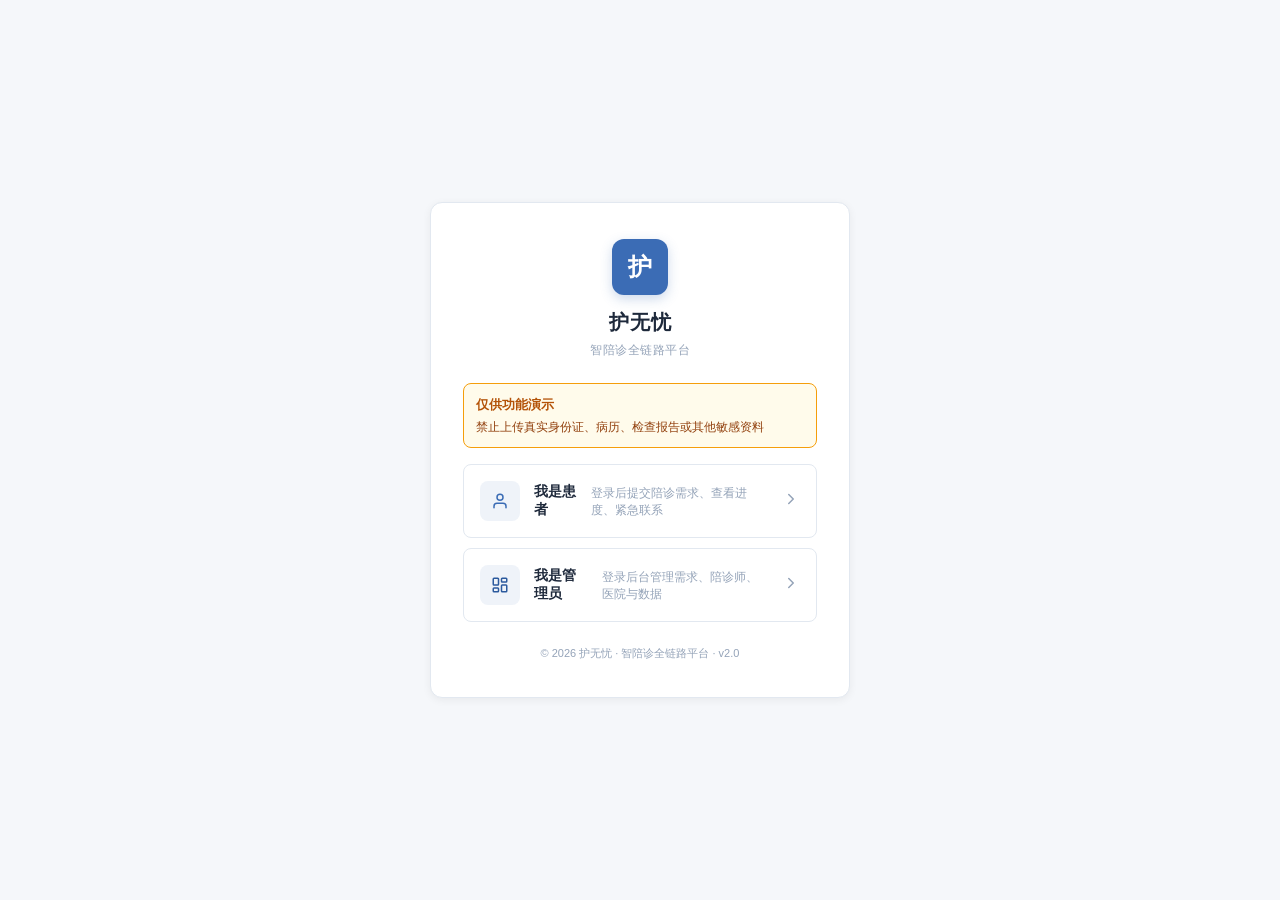
==== commit 6bc67cd3: "deploy: add temporary demo safeguards" ====
--- a/index.html
+++ b/index.html
@@ -9,13 +9,13 @@
 <meta name="format-detection" content="telephone=no" />
 <title>护无忧 · 智陪诊全链路平台</title>
 <link rel="stylesheet" href="css/style.css" />
-<link rel="stylesheet" href="css/workflow.css" />
+<link rel="stylesheet" href="css/workflow.css?v=20260717-demo1" />
 </head>
 <body>
 <div id="root"></div>
 <script src="js/data.js"></script>
 <script src="js/store.js"></script>
-<script src="js/app.js"></script>
+<script src="js/app.js?v=20260717-demo1"></script>
 <script src="js/patient.js"></script>
 <script src="js/admin.js"></script>
 <script src="js/workflow.js"></script>
--- a/css/workflow.css
+++ b/css/workflow.css
@@ -1,5 +1,7 @@
 /* 方案 A 工作流增强：移动优先、清晰表单、稳定抽屉和无障碍焦点 */
 :focus-visible { outline: 3px solid rgba(37,99,235,.35); outline-offset: 2px; }
+.demo-warning { display:flex; flex-direction:column; gap:3px; margin:0 0 16px; padding:11px 12px; border:1px solid #f59e0b; border-radius:8px; background:#fffbeb; color:#92400e; font-size:12px; line-height:1.5; }
+.demo-warning strong { color:#b45309; font-size:13px; }
 .sr-only { position:absolute!important; width:1px!important; height:1px!important; padding:0!important; margin:-1px!important; overflow:hidden!important; clip:rect(0,0,0,0)!important; white-space:nowrap!important; border:0!important; }
 button, .btn, input, select, textarea { min-height:44px; }
 button:disabled { opacity:.45; cursor:not-allowed; }
